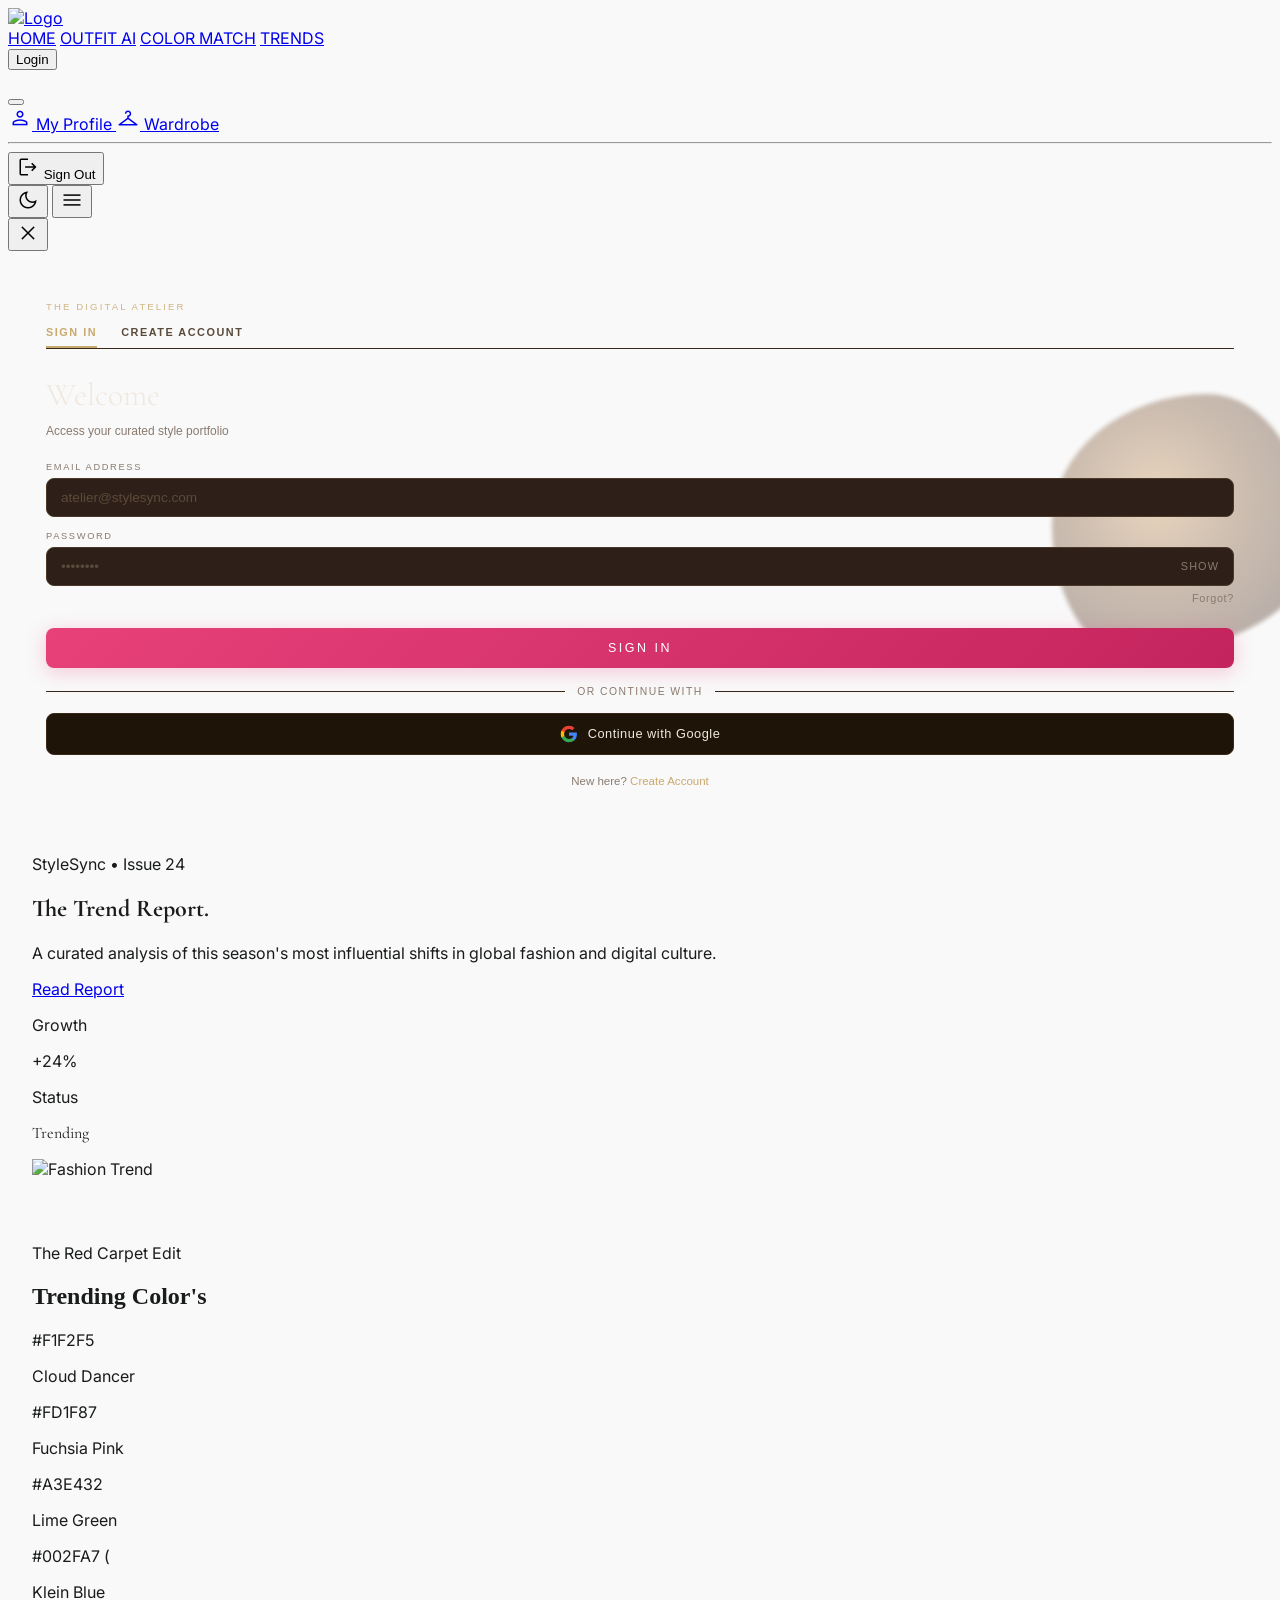
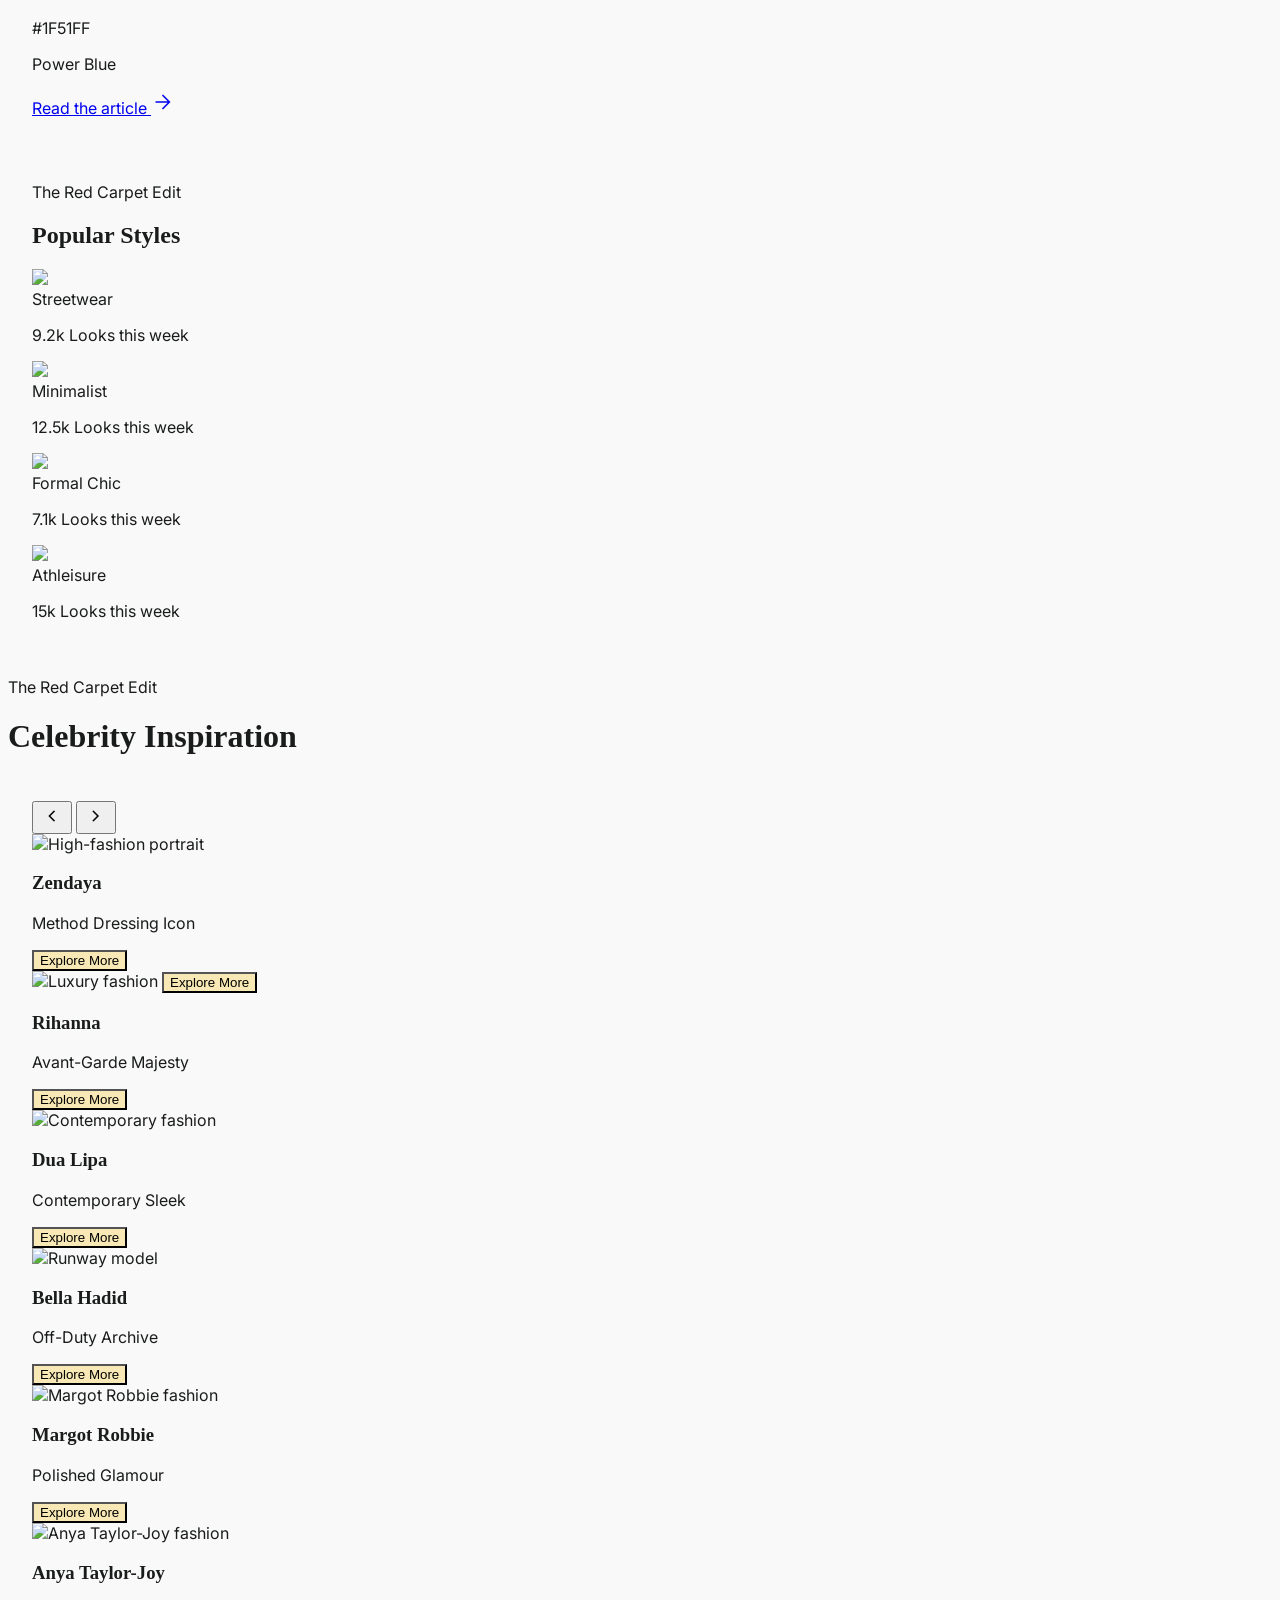
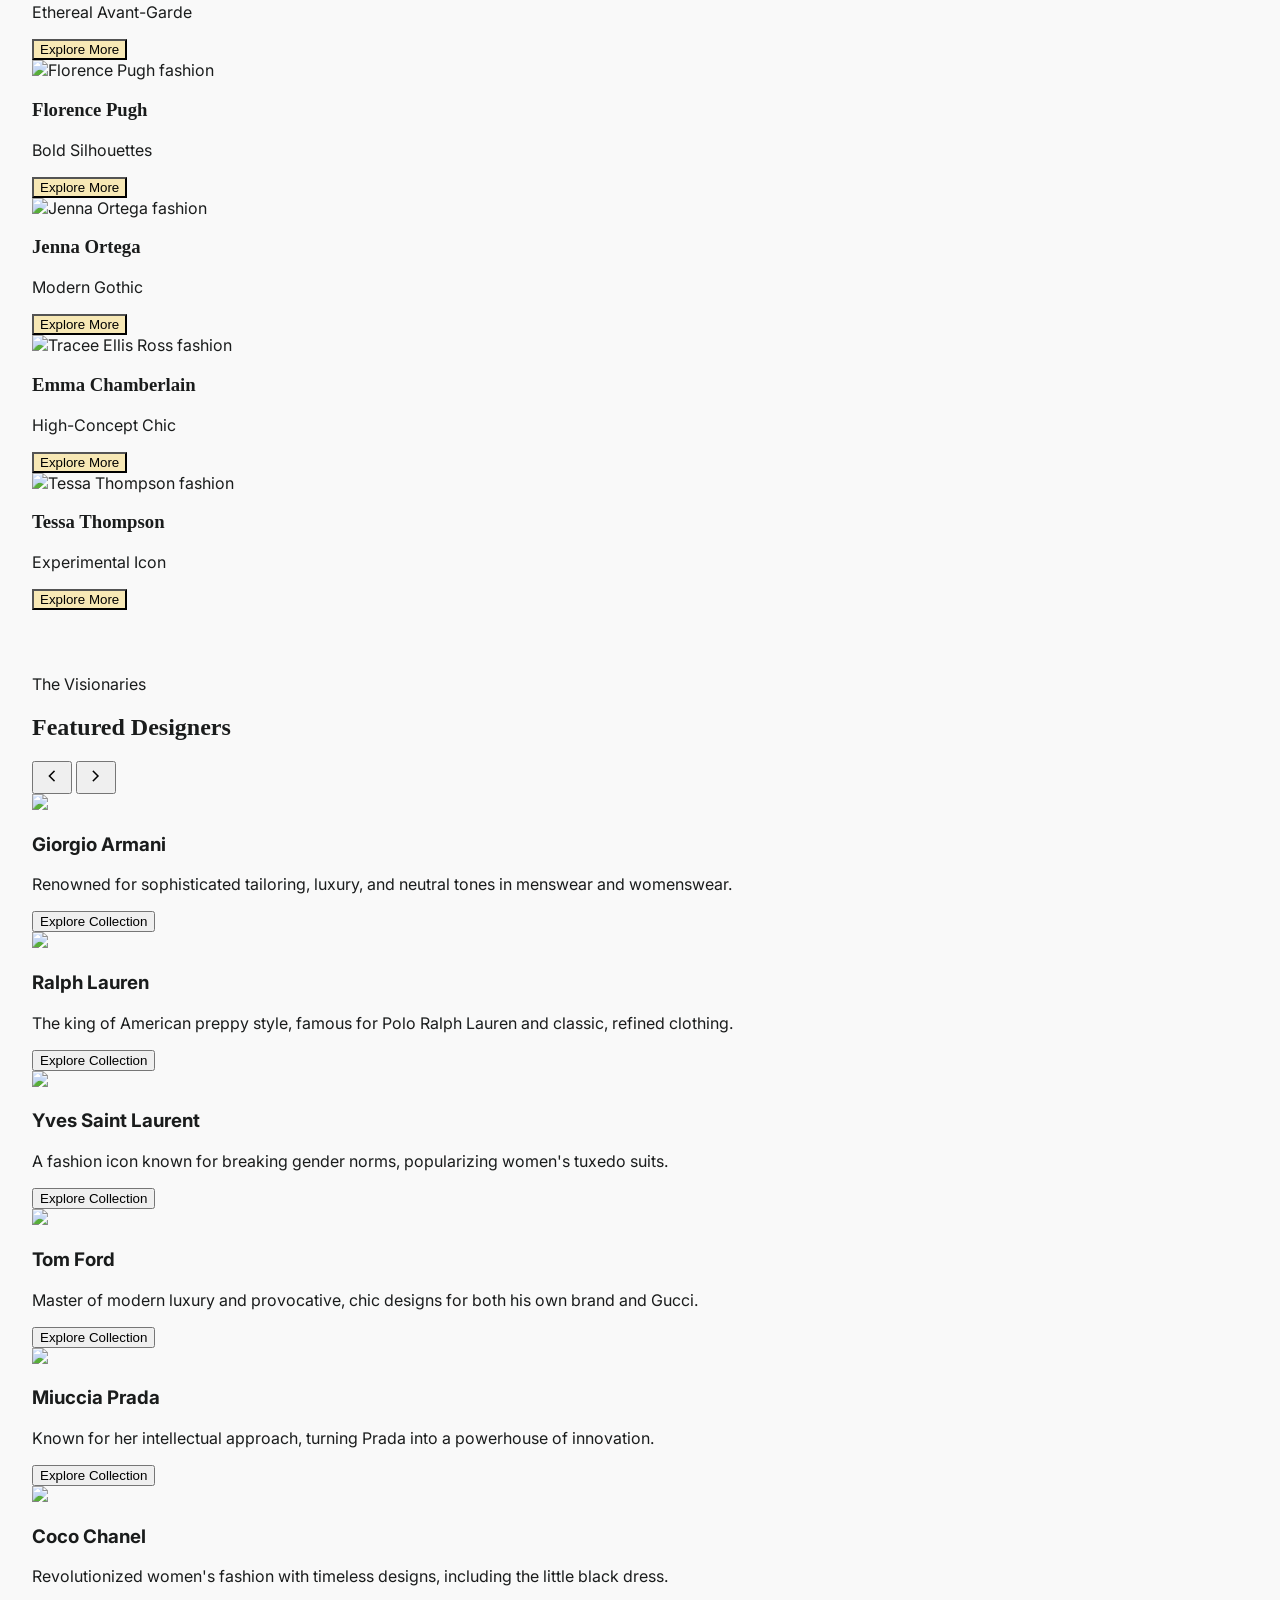
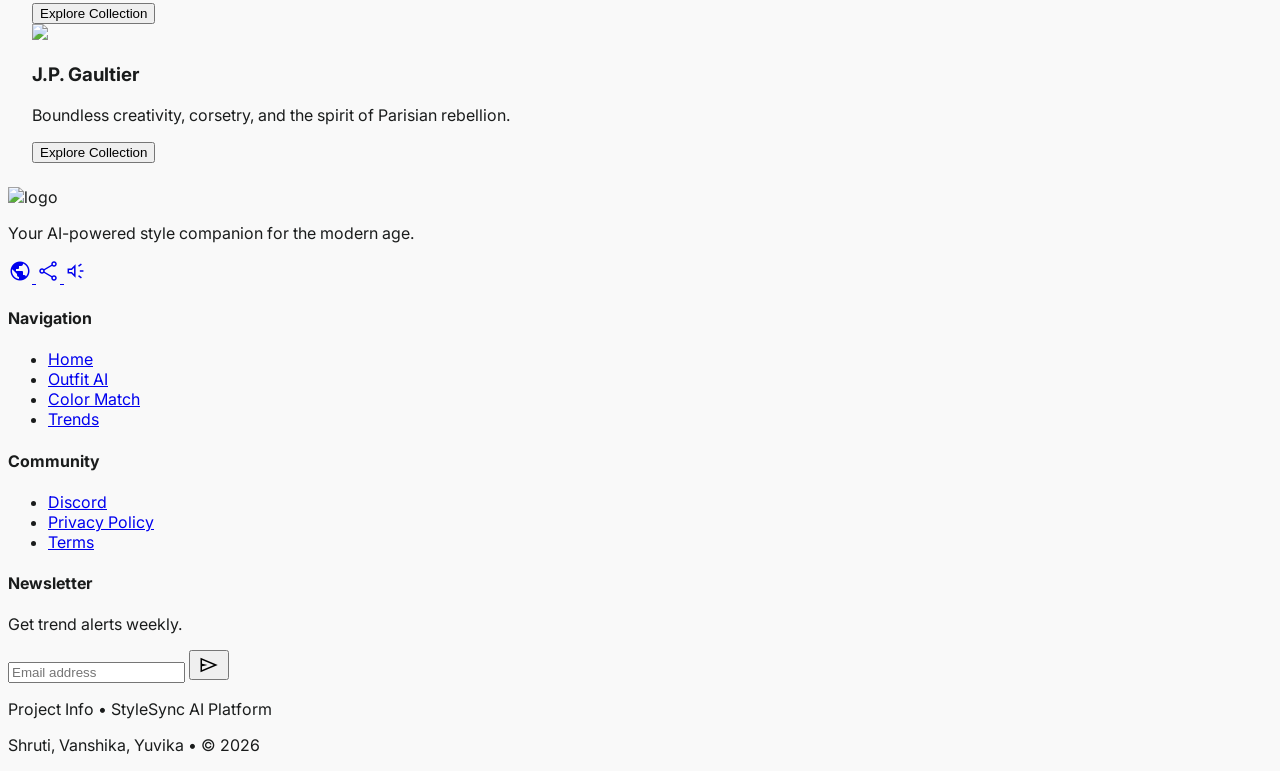
==== blog.html @ 33af54df "Add files via upload" ====
<!DOCTYPE html>
<!DOCTYPE html>

<html lang="en"><head>
<meta charset="utf-8"/>
<meta content="width=device-width, initial-scale=1.0" name="viewport"/>
<script src="https://cdn.tailwindcss.com?plugins=forms,container-queries"></script>
<link href="https://fonts.googleapis.com/css2?family=Inter:wght@400;500;600;700;800;900&amp;display=swap" rel="stylesheet"/>
<link href="https://fonts.googleapis.com/css2?family=Material+Symbols+Outlined:wght,FILL@100..700,0..1&amp;display=swap" rel="stylesheet"/>
<link href="https://fonts.googleapis.com/css2?family=Material+Symbols+Outlined:wght,FILL@100..700,0..1&amp;display=swap" rel="stylesheet"/>
<title>StyleSync - Your Digital Personal Stylist</title>
<link rel="icon" type="image/png" href="Home_images/logo.png">
<script src="https://cdn.tailwindcss.com?plugins=forms,container-queries"></script>
<link href="https://fonts.googleapis.com/css2?family=Inter:wght@300;400;500;600;700;800;900&amp;display=swap" rel="stylesheet"/>
<link href="https://fonts.googleapis.com/css2?family=Material+Symbols+Outlined:wght,FILL@100..700,0..1&amp;display=swap" rel="stylesheet"/>
<link href="https://fonts.googleapis.com/css2?family=Material+Symbols+Outlined:wght,FILL@100..700,0..1&amp;display=swap" rel="stylesheet"/>
<link rel="stylesheet" href="common.css">
<link rel="stylesheet" href="color.css">
<script id="tailwind-config">
        tailwind.config = {
            darkMode: "class",
            theme: {
                extend: {
                    colors: {
                        "primary": "#1f1f1f", // Charcoal
                        "accent": "#D4AF37", // Soft Gold
                        "background-light": "#FDFCF8", // Ivory
                        "background-dark": "#191919",
                        "brown": "#5D4037",
                        "second":"#E8B4B8"
                    },
                    fontFamily: {
                        "display": ["Inter", "sans-serif"]
                    },
                    borderRadius: {
                        "DEFAULT": "0.25rem",
                        "lg": "0.5rem",
                        "xl": "0.75rem",
                        "full": "9999px"
                    },
                },
            },
        }
        
    </script>
<style>
        body {
            font-family: 'Inter', sans-serif;
        }
        .gold-gradient {
            background: linear-gradient(135deg, #D4AF37 0%, #F1D37E 100%);
        }
        
        @keyframes upIn {
  from {
    opacity: 0;
    transform: translateY(-20px);
  }
  to {
    opacity: 1;            /* must be 1 */
    transform: translateY(0);
  }
}
 .material-symbols-outlined {
            font-variation-settings: 'FILL' 0, 'wght' 300, 'GRAD' 0, 'opsz' 24;
        }
        .text-shadow-subtle {
            text-shadow: 0 2px 4px rgba(0,0,0,0.05);
        }
        body {
            background-color: #f9f9f9;
            color: #1a1c1c;
        }
        .hide-scrollbar::-webkit-scrollbar {
            display: none;
        }
        .hide-scrollbar {
            -ms-overflow-style: none;
            scrollbar-width: none;
        }
        .designer-card {
            box-shadow: 0 10px 30px -10px rgba(0,0,0,0.05);
        }
        .hide-scrollbar::-webkit-scrollbar {
            display: none;
        }
        .hide-scrollbar {
            -ms-overflow-style: none;
            scrollbar-width: none;
        }
        .carousel-container {
            scroll-behavior: smooth;
            scroll-snap-type: x mandatory;
        }
        .carousel-item button {
        background-color: #f7e8b5;
        transition: all 0.5s ease-out;
        }

        .carousel-item button:hover {
        background-color: #dbcfb2;
        color: #584400;
        transform: translateY(-4px);
        letter-spacing: 0.25em;
        box-shadow: 0 10px 20px rgba(212, 175, 55, 0.3);
        }
        .carousel-item {
            scroll-snap-align: start;
            flex: 0 0 auto;
        }
        .font-headline { font-family: "Newsreader", serif; }
</style>
</head>
<body class="bg-background-light dark:bg-background-dark text-primary dark:text-slate-100 font-display">
<div class="relative flex h-auto min-h-screen w-full flex-col group/design-root overflow-x-hidden">
<div class="layout-container flex h-full grow flex-col">

<!-- ========== HEADER ========== -->
<header id="main-header" class="fixed top-0 inset-x-0 z-50 transition-all duration-300">
  <nav class="max-w-7xl mx-auto px-4 sm:px-6 lg:px-8 mt-4">
    <div id="nav-container" class="flex justify-between items-center py-3 px-6 rounded-full border border-white/10 shadow-lg bg-white/10 backdrop-blur-md transition-all duration-300">
      
      <a class="flex-none" href="index.html" aria-label="Style Sync">
        <img src="Home_images/logo.png" alt="Logo" class="w-6 h-10" />
      </a>

      <div class="flex items-center gap-8">
        <nav class="hidden md:flex items-center gap-8">
          <a class="text-primary/70 text-xs font-bold uppercase tracking-widest hover:text-accent hover:underline dark:text-white/60 transition-colors" href="index.html">HOME</a>
          <a class="text-primary/70 text-xs font-bold uppercase tracking-widest hover:text-accent hover:underline dark:text-white/60 transition-colors" href="Outfit.html">OUTFIT AI</a>
          <a class="text-primary/70 text-xs font-bold uppercase tracking-widest hover:text-accent hover:underline dark:text-white/60 transition-colors" href="color.html">COLOR MATCH</a>
          <a class="text-primary text-xs font-bold uppercase tracking-widest hover:text-accent hover:underline  dark:text-white transition-colors" href="#">TRENDS</a>
        </nav>

       <!-- ========== Login Button (shown when logged OUT) ========== -->
<button
  id="login-btn"
  onclick="openLogin()"
  class="bg-primary dark:bg-white text-white dark:text-primary px-5 py-2 rounded-full text-[10px] font-black uppercase tracking-widest ml-4">
  Login
</button>

<!-- ========== User Profile (shown when logged IN) ========== -->
<div id="user-profile"
  class="hidden items-center gap-3 pl-4 border-l border-white/10">
  <div class="text-right hidden sm:block">
    <p id="user-name"
      class="text-[9px] font-black uppercase tracking-tighter text-primary dark:text-white leading-none">
      <!-- filled by JS -->
    </p>
    <p id="user-role"
      class="text-[8px] font-bold text-accent uppercase tracking-widest">
      <!-- filled by JS -->
    </p>
  </div>

  <!-- Avatar + dropdown trigger -->
  <div class="relative">
    <button
      id="avatar-btn"
      onclick="toggleProfileMenu()"
      class="size-10 rounded-full border-2 border-accent overflow-hidden hover:scale-105 transition-transform bg-primary/20 flex items-center justify-center">
      <span id="avatar-initials"
        class="text-[11px] font-black text-white uppercase tracking-wider">
        <!-- filled by JS -->
      </span>
    </button>

    <!-- Dropdown -->
    <div id="profile-menu"
      class="hidden absolute right-0 top-12 w-44 bg-white dark:bg-stone-900 border border-stone-200 dark:border-stone-700 rounded-2xl shadow-xl overflow-hidden z-50">
      <a href="profile.html"
        class="flex items-center gap-2 px-4 py-3 text-[11px] font-semibold uppercase tracking-widest text-stone-700 dark:text-stone-200 hover:bg-stone-100 dark:hover:bg-stone-800 transition-colors">
        <span class="material-symbols-outlined text-[16px]">person</span>
        My Profile
      </a>
      <a href="wardrobe.html"
        class="flex items-center gap-2 px-4 py-3 text-[11px] font-semibold uppercase tracking-widest text-stone-700 dark:text-stone-200 hover:bg-stone-100 dark:hover:bg-stone-800 transition-colors">
        <span class="material-symbols-outlined text-[16px]">checkroom</span>
        Wardrobe
      </a>
      <hr class="border-stone-200 dark:border-stone-700">
      <button
        onclick="handleLogout()"
        class="w-full flex items-center gap-2 px-4 py-3 text-[11px] font-semibold uppercase tracking-widest text-red-500 hover:bg-red-50 dark:hover:bg-red-950/30 transition-colors">
        <span class="material-symbols-outlined text-[16px]">logout</span>
        Sign Out
      </button>
    </div>
  </div>
</div>

<!-- ========== Theme + Menu buttons ========== -->
<button id="theme-btn" type="button"
  class="flex justify-center items-center size-9 rounded-full hover:bg-white/10 transition-all">
  <span class="material-symbols-outlined text-primary dark:text-white">dark_mode</span>
</button>

<button type="button"
  class="md:hidden size-8 flex justify-center items-center text-white bg-brown rounded-lg">
  <span class="material-symbols-outlined">menu</span>
</button>

<!-- ========== Login / Register Modal ========== -->
<div id="login-modal" class="fixed inset-0 z-[100] hidden items-center justify-center">
  <div class="absolute inset-0 bg-black/60 backdrop-blur-md" onclick="closeLogin()"></div>
  <div class="relative w-full max-w-md bg-[#1a1208] mt-80 rounded-3xl overflow-hidden shadow-2xl border border-[#3a2818]" style="animation: authFadeUp 0.45s cubic-bezier(.22,1,.36,1) both;">

    <!-- Close -->
    <button onclick="closeLogin()" class="absolute top-4 right-4 z-10 size-8 flex items-center justify-center rounded-full bg-black/30 hover:bg-black/50 transition-colors text-white">
      <span class="material-symbols-outlined text-[18px]">close</span>
    </button>

    <!-- Decorative blob -->
    <div style="position:absolute;width:260px;height:260px;right:-40px;top:50%;transform:translateY(-50%);background:radial-gradient(ellipse at 40% 40%,#c9944e 0%,#7a4e2a 40%,#3a2010 80%,transparent 100%);border-radius:60% 40% 70% 30%/50% 60% 40% 50%;filter:blur(2px);opacity:0.35;animation:morphBlob 9s ease-in-out infinite alternate;pointer-events:none;z-index:0;"></div>

    <div style="position:relative;z-index:1;padding:40px 38px 32px;">

      <!-- Eyebrow + logo -->
      <p style="font-size:0.6rem;letter-spacing:0.22em;text-transform:uppercase;color:#c9a96e;font-family:'Jost',sans-serif;margin-bottom:6px;opacity:0.85;">The Digital Atelier</p>

      <!-- Tab switcher -->
      <div style="display:flex;gap:0;margin-bottom:28px;border-bottom:1px solid #3a2818;">
        <button id="auth-tab-login" onclick="switchAuthTab('login')" style="padding:8px 0;margin-right:24px;font-family:'Jost',sans-serif;font-size:0.68rem;font-weight:600;letter-spacing:0.14em;text-transform:uppercase;background:none;border:none;cursor:pointer;color:#c9a96e;border-bottom:2px solid #c9a96e;transition:all 0.2s;">Sign In</button>
        <button id="auth-tab-register" onclick="switchAuthTab('register')" style="padding:8px 0;font-family:'Jost',sans-serif;font-size:0.68rem;font-weight:600;letter-spacing:0.14em;text-transform:uppercase;background:none;border:none;cursor:pointer;color:#5a4a3a;border-bottom:2px solid transparent;transition:all 0.2s;">Create Account</button>
      </div>

      <!-- ── LOGIN PANEL ── -->
      <div id="auth-panel-login">
        <h2 style="font-family:'Cormorant Garamond',serif;font-size:2rem;font-weight:300;color:#f0e8df;line-height:1.1;margin-bottom:4px;">Welcome</h2>
        <p style="font-size:0.75rem;color:#8a7a6e;margin-bottom:24px;font-family:'Jost',sans-serif;">Access your curated style portfolio</p>

        <div style="margin-bottom:14px;">
          <label style="display:block;font-size:0.58rem;letter-spacing:0.18em;text-transform:uppercase;color:#8a7a6e;font-family:'Jost',sans-serif;margin-bottom:6px;">Email Address</label>
          <div class="auth-field-row" id="login-email-row">
            <input type="email" id="login-email" placeholder="atelier@stylesync.com" autocomplete="email" class="auth-input" />
          </div>
        </div>

        <div style="margin-bottom:6px;">
          <label style="display:block;font-size:0.58rem;letter-spacing:0.18em;text-transform:uppercase;color:#8a7a6e;font-family:'Jost',sans-serif;margin-bottom:6px;">Password</label>
          <div class="auth-field-row" id="login-pass-row">
            <input type="password" id="login-password" placeholder="••••••••" autocomplete="current-password" class="auth-input" />
            <button class="auth-toggle-pass" onclick="authTogglePass('login-password','login-toggle-btn')" id="login-toggle-btn">Show</button>
          </div>
          <a href="#" style="display:block;text-align:right;font-size:0.68rem;color:#8a7a6e;margin-top:6px;text-decoration:none;font-family:'Jost',sans-serif;letter-spacing:0.06em;" onclick="showAuthToast('Password reset link sent to your inbox.'); return false;">Forgot?</a>
        </div>

        <button onclick="handleSignIn()" class="auth-btn-primary" style="margin-top:18px;margin-bottom:18px;"><span>Sign In</span></button>

        <div class="auth-divider">or continue with</div>

        <button onclick="showAuthToast('Redirecting to Google…')" class="auth-btn-google">
          <svg width="18" height="18" viewBox="0 0 24 24"><path d="M22.56 12.25c0-.78-.07-1.53-.2-2.25H12v4.26h5.92c-.26 1.37-1.04 2.53-2.21 3.31v2.77h3.57c2.08-1.92 3.28-4.74 3.28-8.09z" fill="#4285F4"/><path d="M12 23c2.97 0 5.46-.98 7.28-2.66l-3.57-2.77c-.98.66-2.23 1.06-3.71 1.06-2.86 0-5.29-1.93-6.16-4.53H2.18v2.84C3.99 20.53 7.7 23 12 23z" fill="#34A853"/><path d="M5.84 14.09c-.22-.66-.35-1.36-.35-2.09s.13-1.43.35-2.09V7.07H2.18C1.43 8.55 1 10.22 1 12s.43 3.45 1.18 4.93l3.66-2.84z" fill="#FBBC05"/><path d="M12 5.38c1.62 0 3.06.56 4.21 1.64l3.15-3.15C17.45 2.09 14.97 1 12 1 7.7 1 3.99 3.47 2.18 7.07l3.66 2.84c.87-2.6 3.3-4.53 6.16-4.53z" fill="#EA4335"/></svg>
          Continue with Google
        </button>

        <p style="text-align:center;font-size:0.72rem;color:#8a7a6e;font-family:'Jost',sans-serif;">New here? <a href="#" onclick="switchAuthTab('register');return false;" style="color:#c9a96e;font-weight:500;text-decoration:none;">Create Account</a></p>
      </div>

      <!-- ── REGISTER PANEL ── -->
      <div id="auth-panel-register" style="display:none;">
        <h2 style="font-family:'Cormorant Garamond',serif;font-size:2rem;font-weight:300;color:#f0e8df;line-height:1.1;margin-bottom:4px;">The Atelier<br>awaits</h2>
        <p style="font-size:0.75rem;color:#8a7a6e;margin-bottom:24px;font-family:'Jost',sans-serif;">Enter your creative space</p>

        <div style="margin-bottom:14px;">
          <label style="display:block;font-size:0.58rem;letter-spacing:0.18em;text-transform:uppercase;color:#8a7a6e;font-family:'Jost',sans-serif;margin-bottom:6px;">Username</label>
          <div class="auth-field-row">
            <input type="text" id="reg-username" placeholder="Email or Username" autocomplete="username" class="auth-input" />
          </div>
        </div>

        <div style="margin-bottom:14px;">
          <label style="display:block;font-size:0.58rem;letter-spacing:0.18em;text-transform:uppercase;color:#8a7a6e;font-family:'Jost',sans-serif;margin-bottom:6px;">Password</label>
          <div class="auth-field-row">
            <input type="password" id="reg-password" placeholder="••••••••" autocomplete="new-password" class="auth-input" />
            <button class="auth-toggle-pass" onclick="authTogglePass('reg-password','reg-toggle-btn1')" id="reg-toggle-btn1">Show</button>
          </div>
        </div>

        <div style="margin-bottom:18px;">
          <label style="display:block;font-size:0.58rem;letter-spacing:0.18em;text-transform:uppercase;color:#8a7a6e;font-family:'Jost',sans-serif;margin-bottom:6px;">Confirm Password</label>
          <div class="auth-field-row">
            <input type="password" id="reg-confirm" placeholder="••••••••" autocomplete="new-password" class="auth-input" />
            <button class="auth-toggle-pass" onclick="authTogglePass('reg-confirm','reg-toggle-btn2')" id="reg-toggle-btn2">Show</button>
          </div>
        </div>

        <button onclick="handleRegister()" class="auth-btn-primary" style="margin-bottom:18px;"><span>Create Account</span></button>

        <div class="auth-divider">or continue with</div>

        <button onclick="showAuthToast('Redirecting to Google…')" class="auth-btn-google">
          <svg width="18" height="18" viewBox="0 0 24 24"><path d="M22.56 12.25c0-.78-.07-1.53-.2-2.25H12v4.26h5.92c-.26 1.37-1.04 2.53-2.21 3.31v2.77h3.57c2.08-1.92 3.28-4.74 3.28-8.09z" fill="#4285F4"/><path d="M12 23c2.97 0 5.46-.98 7.28-2.66l-3.57-2.77c-.98.66-2.23 1.06-3.71 1.06-2.86 0-5.29-1.93-6.16-4.53H2.18v2.84C3.99 20.53 7.7 23 12 23z" fill="#34A853"/><path d="M5.84 14.09c-.22-.66-.35-1.36-.35-2.09s.13-1.43.35-2.09V7.07H2.18C1.43 8.55 1 10.22 1 12s.43 3.45 1.18 4.93l3.66-2.84z" fill="#FBBC05"/><path d="M12 5.38c1.62 0 3.06.56 4.21 1.64l3.15-3.15C17.45 2.09 14.97 1 12 1 7.7 1 3.99 3.47 2.18 7.07l3.66 2.84c.87-2.6 3.3-4.53 6.16-4.53z" fill="#EA4335"/></svg>
          Google
        </button>

        <p style="text-align:center;font-size:0.72rem;color:#8a7a6e;font-family:'Jost',sans-serif;">Already in the collective? <a href="#" onclick="switchAuthTab('login');return false;" style="color:#c9a96e;font-weight:500;text-decoration:none;">Sign In</a></p>
      </div>

    </div><!-- /inner -->
  </div><!-- /modal card -->
</div>

<style>
@keyframes authFadeUp { from{opacity:0;transform:translateY(20px)} to{opacity:1;transform:translateY(0)} }
@keyframes morphBlob {
  0%   { border-radius: 60% 40% 70% 30% / 50% 60% 40% 50%; }
  33%  { border-radius: 40% 60% 30% 70% / 60% 40% 60% 40%; }
  66%  { border-radius: 70% 30% 50% 50% / 40% 70% 30% 60%; }
  100% { border-radius: 50% 50% 40% 60% / 55% 45% 65% 35%; }
}
.auth-field-row {
  display:flex; align-items:center;
  background:#2e2018; border:1px solid #4a3828; border-radius:8px;
  transition:border-color 0.2s, box-shadow 0.2s; overflow:hidden;
}
.auth-field-row:focus-within { border-color:#e8417a; box-shadow:0 0 0 3px #e8417a33; }
.auth-input {
  flex:1; background:transparent; border:none; outline:none;
  padding:11px 14px; font-size:0.85rem; color:#f0e8df;
  font-family:'Jost',sans-serif; font-weight:300;
}
.auth-input::placeholder { color:#5a4a3a; }
.auth-toggle-pass {
  padding:0 14px; background:transparent; border:none; cursor:pointer;
  color:#8a7a6e; font-size:0.68rem; letter-spacing:0.1em;
  text-transform:uppercase; font-family:'Jost',sans-serif; transition:color 0.2s;
}
.auth-toggle-pass:hover { color:#f0e8df; }
.auth-btn-primary {
  width:100%; padding:13px;
  background:linear-gradient(135deg,#e8417a 0%,#c4245d 100%);
  border:none; border-radius:8px; color:#fff;
  font-family:'Jost',sans-serif; font-size:0.78rem; font-weight:500;
  letter-spacing:0.2em; text-transform:uppercase; cursor:pointer;
  position:relative; overflow:hidden;
  transition:transform 0.15s, box-shadow 0.2s;
  box-shadow:0 4px 20px #e8417a44;
}
.auth-btn-primary:hover { transform:translateY(-1px); box-shadow:0 6px 28px #e8417a66; }
.auth-btn-primary:active { transform:translateY(1px); }
.auth-btn-primary span { position:relative; z-index:1; }
.auth-divider {
  display:flex; align-items:center; gap:12px; margin-bottom:16px;
  color:#8a7a6e; font-size:0.65rem; letter-spacing:0.14em;
  text-transform:uppercase; font-family:'Jost',sans-serif;
}
.auth-divider::before,.auth-divider::after { content:''; flex:1; height:1px; background:#3a2818; }
.auth-btn-google {
  width:100%; display:flex; align-items:center; justify-content:center; gap:10px;
  padding:11px; background:#1e1408; border:1px solid #3a2818; border-radius:8px;
  color:#f0e8df; font-family:'Jost',sans-serif; font-size:0.8rem; font-weight:400;
  letter-spacing:0.04em; cursor:pointer; margin-bottom:20px;
  transition:background 0.2s,border-color 0.2s,transform 0.15s;
}
.auth-btn-google:hover { background:#2a1c0e; border-color:#5a3e28; transform:translateY(-1px); }
#auth-toast {
  position:fixed; bottom:28px; left:50%;
  transform:translateX(-50%) translateY(80px);
  background:#1a1208; border:1px solid #e8417a; color:#f0e8df;
  padding:12px 24px; border-radius:8px; font-family:'Jost',sans-serif;
  font-size:0.8rem; letter-spacing:0.05em; z-index:200;
  transition:transform 0.4s cubic-bezier(.22,1,.36,1), opacity 0.4s;
  opacity:0; white-space:nowrap; pointer-events:none;
}
#auth-toast.show { transform:translateX(-50%) translateY(0); opacity:1; }
</style>
<div id="auth-toast"></div>
  </nav>
</header>

<!-- SECTION1 -->
<section class="relative w-full h-screen flex flex-col md:flex-row bg-white dark:bg-[#0f0f0f] transition-colors duration-500">
  <div class="w-full md:w-1/2 h-full flex flex-col justify-center px-8 md:px-20 lg:px-32 relative z-10">
    <div class="space-y-6">
      <!-- Tagline -->
      <div class="text-[10px] font-bold uppercase tracking-[0.4em] text-[#c9a84c]">
        StyleSync • Issue 24
      </div>

      <!-- Headline -->
      <h1 class="text-[58px] md:text-[6.5vw] lg:text-[88px] font-serif font-bold leading-[0.88] tracking-[-0.02em] text-black dark:text-white animate-upIn" 
    style="animation-delay: 550ms;">
  
  <span class="block font-serif font-light italic text-gray-400 dark:text-gray-400 text-[0.4em] mb-1">
    The
  </span>

  <span class="inline-block text-[#e0c47a] italic relative">
    Trend
    <span class="absolute bottom-[-6px] left-0 right-0 h-[2px] bg-gradient-to-r from-[#e0c47a] via-[#e0c47a] to-transparent animate-lineGrow origin-left"
          style="animation-delay: 1200ms;"></span>
  </span>

  <span class="block">
    Report<span class="text-[#e0c47a]">.</span>
  </span>
</h1>


      <!-- Body text -->
      <p class="max-w-md text-slate-500 dark:text-slate-400 text-lg font-light leading-relaxed">
        A curated analysis of this season's most influential shifts in global fashion and digital culture.
      </p>
    </div>

    <!-- CTA button -->
    <div class="flex flex-wrap pt-4">
      <a
        href="https://heuritech.com/fashion-trends-2026/" target="_blank"
        class="outfit flex min-w-[100px] cursor-pointer items-center justify-center rounded-xl h-14 px-6 bg-[#D4AF37] text-white text-base font-bold shadow-xl hover:translate-y-[-2px] transition-all"
      >
        <span class="truncate">Read Report</span>
      </a>
    </div>

    <!-- Stats strip -->
    <div class="absolute bottom-12 flex gap-12 border-t border-slate-100 dark:border-white/5 pt-8 w-2/3">
      <div>
        <p class="text-[9px] uppercase tracking-widest text-slate-400 mb-1">Growth</p>
        <p class="text-xl font-medium dark:text-white">+24%</p>
      </div>
      <div>
        <p class="text-[9px] uppercase tracking-widest text-slate-400 mb-1">Status</p>
        <p class="text-xl font-medium dark:text-white italic font-serif">Trending</p>
      </div>
    </div>
  </div>

  <!-- Image block -->
  <div class="w-full md:w-1/2 h-full relative">
    <img
      src="Home_images/Untitled-design-2.png"
      alt="Fashion Trend"
      class="w-full h-full object-cover"
    />
    <!-- Gradient overlay -->
    <div class="absolute inset-0 bg-gradient-to-r from-white dark:from-[#0f0f0f] to-transparent md:opacity-100 opacity-30"></div>
  </div>
</section>




<main class="max-w-[1280px] mx-auto w-full px-4 py-8 flex flex-col gap-12">

<!-- SECTION 2 -->
<section class="flex flex-col gap-6">
<header class="mb-10 text-center">
<p class="text-[10px] tracking-[0.3em] uppercase text-secondary font-semibold mb-4">The Red Carpet Edit</p>
<h1 class="text-5xl md:text-7xl font-headline italic font-light text-on-surface mb-6">Trending Color's</h1>
<div class="w-24 h-[1px] bg-outline-variant mx-auto opacity-40"></div>
</header>

<div class="grid grid-cols-2 md:grid-cols-5 gap-4">
<div class="flex flex-col gap-2">
<div class="aspect-square w-full rounded-xl bg-[#F1F2F5] flex items-end p-4 border border-primary/20">
<span class="text-[10px] font-bold text-slate-700">#F1F2F5</span>
</div>
<p class="text-sm font-bold">Cloud Dancer</p>
</div>
<div class="flex flex-col gap-2">
<div class="aspect-square w-full rounded-xl bg-[#FD1F87] flex items-end p-4 border border-primary/20">
<span class="text-[10px] font-bold text-slate-700">#FD1F87 </span>
</div>
<p class="text-sm font-bold">Fuchsia Pink</p>
</div>
<div class="flex flex-col gap-2">
<div class="aspect-square w-full rounded-xl bg-[#A3E432] flex items-end p-4 border border-primary/20">
<span class="text-[10px] font-bold text-slate-700">#A3E432</span>
</div>
<p class="text-sm font-bold">Lime Green</p>
</div>
<div class="flex flex-col gap-2">
<div class="aspect-square w-full rounded-xl bg-[#002FA7] flex items-end p-4 border border-primary/20">
<span class="text-[10px] font-bold text-slate-700">#002FA7 ( </span>
</div>
<p class="text-sm font-bold">Klein Blue</p>
</div>
<div class="flex flex-col gap-2">
<div class="aspect-square w-full rounded-xl bg-[#1F51FF] flex items-end p-4 border border-primary/20">
<span class="text-[10px] font-bold text-slate-700">#1F51FF</span>
</div>
<p class="text-sm font-bold">Power Blue</p>
</div>
</div>
<a class="text-primary text-sm font-bold flex items-center gap-1 hover:underline" href="https://www.vogue.in/content/10-colour-trends-setting-the-tone-in-2026">Read the article <span class="material-symbols-outlined text-sm">arrow_forward</span></a>
</section>

<!-- SECTION3 -->
<section class="flex flex-col gap-6">
<header class="mb-10 text-center">
<p class="text-[10px] tracking-[0.3em] uppercase text-secondary font-semibold mb-4">The Red Carpet Edit</p>
<h1 class="text-5xl md:text-7xl font-headline italic font-light text-on-surface mb-6">Popular Styles</h1>
<div class="w-24 h-[1px] bg-outline-variant mx-auto opacity-40"></div>
</header>
<div class="grid grid-cols-1 sm:grid-cols-2 lg:grid-cols-4 gap-6">
<div class="flex flex-col gap-3 group">
<div class="aspect-[3/4] rounded-xl bg-primary/20 overflow-hidden relative">
<img class="w-full h-full object-cover grayscale group-hover:grayscale-0 transition-all duration-500" data-alt="Streetwear style with baggy pants and oversized hoodie" src="https://lh3.googleusercontent.com/aida-public/[base64]"/>
<div class="absolute bottom-4 left-4">
<span class="bg-white/90 px-3 py-1 rounded-full text-xs font-black text-slate-900 tracking-wider uppercase">Streetwear</span>
</div>
</div>
<p class="text-slate-500 text-sm font-medium">9.2k Looks this week</p>
</div>
<div class="flex flex-col gap-3 group">
<div class="aspect-[3/4] rounded-xl bg-primary/20 overflow-hidden relative">
<img class="w-full h-full object-cover grayscale group-hover:grayscale-0 transition-all duration-500" data-alt="Minimalist fashion with neutral tones and clean lines" src="https://lh3.googleusercontent.com/aida-public/[base64]"/>
<div class="absolute bottom-4 left-4">
<span class="bg-white/90 px-3 py-1 rounded-full text-xs font-black text-slate-900 tracking-wider uppercase">Minimalist</span>
</div>
</div>
<p class="text-slate-500 text-sm font-medium">12.5k Looks this week</p>
</div>
<div class="flex flex-col gap-3 group">
<div class="aspect-[3/4] rounded-xl bg-primary/20 overflow-hidden relative">
<img class="w-full h-full object-cover grayscale group-hover:grayscale-0 transition-all duration-500" data-alt="Formal chic attire with a modern twist blazer and accessories" src="https://lh3.googleusercontent.com/aida-public/[base64]"/>
<div class="absolute bottom-4 left-4">
<span class="bg-white/90 px-3 py-1 rounded-full text-xs font-black text-slate-900 tracking-wider uppercase">Formal Chic</span>
</div>
</div>
<p class="text-slate-500 text-sm font-medium">7.1k Looks this week</p>
</div>
<div class="flex flex-col gap-3 group">
<div class="aspect-[3/4] rounded-xl bg-primary/20 overflow-hidden relative">
<img class="w-full h-full object-cover grayscale group-hover:grayscale-0 transition-all duration-500" data-alt="Athleisure wear with yoga pants and stylish sports top" src="https://lh3.googleusercontent.com/aida-public/[base64]"/>
<div class="absolute bottom-4 left-4">
<span class="bg-white/90 px-3 py-1 rounded-full text-xs font-black text-slate-900 tracking-wider uppercase">Athleisure</span>
</div>
</div>
<p class="text-slate-500 text-sm font-medium">15k Looks this week</p>
</div>
</div>


<!-- SECTION 4 -->
</section>
<header class="mb-10 text-center">
<p class="text-[10px] tracking-[0.3em] uppercase text-secondary font-semibold mb-4">The Red Carpet Edit</p>
<h1 class="text-5xl md:text-7xl font-headline italic font-light text-on-surface mb-6">Celebrity Inspiration</h1>
<div class="w-24 h-[1px] bg-outline-variant mx-auto opacity-40"></div>
</header>
<!-- Gallery Enclosure with Carousel -->
<section class="bg-surface-container-lowest  p-8 md:p-16 relative group ring-2 ring-offset-4 ring-transparent" >
<!-- Navigation Arrows -->
<button class="absolute left-4 md:left-8 top-1/2 -translate-y-1/2 z-10 w-12 h-12 flex items-center justify-center bg-white/90 dark:bg-black/80  border-outline-variant/30 border border-outline-variant/30 hover:bg-white transition-all opacity-0 group-hover:opacity-100 shadow-sm" onclick="document.getElementById('carousel').scrollBy({left: -320, behavior: 'smooth'})">
<span class="material-symbols-outlined">chevron_left</span>
</button>
<button class="absolute right-4 md:right-8 top-1/2 -translate-y-1/2 z-10 w-12 h-12 flex items-center justify-center bg-white/90 border  dark:bg-black/80  border-outline-variant/30 hover:bg-white transition-all opacity-0 group-hover:opacity-100 shadow-sm" onclick="document.getElementById('carousel').scrollBy({left: 320, behavior: 'smooth'})">
<span class="material-symbols-outlined">chevron_right</span>
</button>
<!-- Scrollable Content -->
<div class="flex overflow-x-auto hide-scrollbar carousel-container gap-x-8 pb-4" id="carousel">
<!-- Card 1: Zendaya -->
<div class="carousel-item w-[300px]">
<div class="aspect-[3/4] overflow-hidden bg-surface-container mb-6 relative">
<img alt="High-fashion portrait" class="w-full h-full object-cover grayscale-[30%] hover:grayscale-0 transition-all duration-700" src="https://www.instyle.com/thmb/aUMpj4BoRQOKI2J7vAelXQC0F1g=/750x0/filters:no_upscale():max_bytes(150000):strip_icc():format(webp)/Zendaya-Hotel-Roma-GettyImages-1497018141-3c4a6ecb43ba4a12be6e0f78b10b3003.jpeg"/>
<div class="absolute inset-0 bg-black/5 pointer-events-none"></div>
</div>
<div class="text-center px-2">
<h3 class="font-headline text-2xl mb-2">Zendaya</h3>
<p class="text-[15px] tracking-widest uppercase text-primary mb-4 dark:text-white">Method Dressing Icon</p>
<button onclick="window.open('https://www.instyle.com/zendaya-outfits-7971706', '_blank');" 
    class="w-full py-3 text-[15px] tracking-[0.2em] font-bold uppercase 
           bg-secondary text-on-secondary border border-secondary
           transition-all duration-500
           hover:bg-transparent hover:text-secondary dark:text-black">
    Explore More
</button>
</div>
</div>

<!-- Card 2: Rihanna -->
<div class="carousel-item w-[300px]">
<div class="aspect-[3/4] overflow-hidden bg-surface-container mb-6 relative">
<img alt="Luxury fashion" class="w-full h-full object-cover grayscale-[30%] hover:grayscale-0 transition-all duration-700" src="https://assets.vogue.com/photos/6187f39056f3c900b54c9223/master/w_2048%2Cc_limit/GettyImages-1032947556.jpg"/>
<button onclick="window.open('https://www.instyle.com/zendaya-outfits-7971706', '_blank');" 
    class="w-full py-3 text-[15px] tracking-[0.2em] font-bold uppercase 
           bg-secondary text-on-secondary border border-secondary
           transition-all duration-500
           hover:bg-transparent hover:text-secondary">
    Explore More
</button>
<div class="absolute inset-0 bg-black/5 pointer-events-none"></div>
</div>
<div class="text-center px-2">
<h3 class="font-headline text-2xl mb-2">Rihanna</h3>
<p class="text-[15px] tracking-widest uppercase text-primary mb-4 dark:text-white">Avant-Garde Majesty</p>
<button onclick="window.open('https://www.vogue.com/slideshow/rihanna-style-statement-looks', '_blank');" 
    class="w-full py-3 text-[15px] tracking-[0.2em] font-bold uppercase 
           bg-secondary text-on-secondary border border-secondary
           transition-all duration-500
           hover:bg-transparent hover:text-secondary dark:text-black">
    Explore More
</button>
</div>
</div>

<!-- Card 3: Dua Lipa -->
<div class="carousel-item w-[300px]">
<div class="aspect-[3/4] overflow-hidden bg-surface-container mb-6 relative">
<img alt="Contemporary fashion" class="w-full h-full object-cover grayscale-[30%] hover:grayscale-0 transition-all duration-700" src="https://graziamagazine.com/wp-content/uploads/2019/11/GettyImages-1189826251.jpg"/>
<div class="absolute inset-0 bg-black/5 pointer-events-none"></div>
</div>
<div class="text-center px-2">
<h3 class="font-headline text-2xl mb-2">Dua Lipa</h3>
<p class="text-[15px] tracking-widest uppercase text-primary mb-4 dark:text-white">Contemporary Sleek</p>
<button onclick="window.open('https://graziamagazine.com/articles/dua-lipa-fashion-style-evolution/', '_blank');" 
    class="w-full py-3 text-[15px] tracking-[0.2em] font-bold uppercase 
           bg-secondary text-on-secondary border border-secondary
           transition-all duration-500
           hover:bg-transparent hover:text-secondary dark:text-black">
    Explore More
</button>
</div>
</div>
<!-- Card 6: Bella Hadid -->
<div class="carousel-item w-[300px]">
<div class="aspect-[3/4] overflow-hidden bg-surface-container mb-6 relative">
<img alt="Runway model" class="w-full h-full object-cover grayscale-[30%] hover:grayscale-0 transition-all duration-700" src="https://graziamagazine.com/wp-content/uploads/2018/09/GettyImages-1029993924.jpg"/>
<div class="absolute inset-0 bg-black/5 pointer-events-none"></div>
</div>
<div class="text-center px-2">
<h3 class="font-headline text-2xl mb-2">Bella Hadid</h3>
<p class="text-[15px] tracking-widest uppercase text-primary mb-4 dark:text-white">Off-Duty Archive</p>
<button onclick="window.open('https://graziamagazine.com/me/articles/bella-hadid-fashion-style-evolution/', '_blank');" 
    class="w-full py-3 text-[15px] tracking-[0.2em] font-bold uppercase 
           bg-secondary text-on-secondary border border-secondary
           transition-all duration-500
           hover:bg-transparent hover:text-secondary dark:text-black">
    Explore More
</button>
</div>
</div>
<!-- New Card 7: Margot Robbie -->
<div class="carousel-item w-[300px]">
<div class="aspect-[3/4] overflow-hidden bg-surface-container mb-6 relative">
<img alt="Margot Robbie fashion" class="w-full h-full object-cover grayscale-[30%] hover:grayscale-0 transition-all duration-700" src="https://hips.hearstapps.com/hmg-prod/images/margot-robbie-attends-warner-bros-pictures-and-mrc-presents-news-photo-1770316487.pjpeg?crop=1.00xw:0.915xh;0,0.0636xh"/>
<div class="absolute inset-0 bg-black/5 pointer-events-none"></div>
</div>
<div class="text-center px-2">
<h3 class="font-headline text-2xl mb-2">Margot Robbie</h3>
<p class="text-[15px] tracking-widest uppercase text-primary mb-4 dark:text-white">Polished Glamour</p>
<button onclick="window.open('https://www.harpersbazaar.com/celebrity/sports-athletes/g70257847/margot-robbie-wuthering-heights-press-tour-fashion-photos/', '_blank');" 
    class="w-full py-3 text-[15px] tracking-[0.2em] font-bold uppercase 
           bg-secondary text-on-secondary border border-secondary
           transition-all duration-500
           hover:bg-transparent hover:text-secondary dark:text-black">
    Explore More
</button>
</div>
</div>
<!-- New Card 8: Anya Taylor-Joy -->
<div class="carousel-item w-[300px]">
<div class="aspect-[3/4] overflow-hidden bg-surface-container mb-6 relative">
<img alt="Anya Taylor-Joy fashion" class="w-full h-full object-cover grayscale-[30%] hover:grayscale-0 transition-all duration-700" src="https://hips.hearstapps.com/hmg-prod/images/anya-taylor-joy-cannes-2024-6645dc14a53cd.jpg?crop=1xw:1xh;center,top"/>
<div class="absolute inset-0 bg-black/5 pointer-events-none"></div>
</div>
<div class="text-center px-2">
<h3 class="font-headline text-2xl mb-2">Anya Taylor-Joy</h3>
<p class="text-[15px] tracking-widest uppercase text-primary mb-4 dark:text-white">Ethereal Avant-Garde</p>
<button onclick="window.open('https://www.elle.com/uk/fashion/celebrity-style/g36002544/anya-taylor-joy-style/', '_blank');" 
    class="w-full py-3 text-[15px] tracking-[0.2em] font-bold uppercase 
           bg-secondary text-on-secondary border border-secondary
           transition-all duration-500
           hover:bg-transparent hover:text-secondary dark:text-black">
    Explore More
</button>
</div>
</div>

<!-- New Card 10: Florence Pugh -->
<div class="carousel-item w-[300px]">
<div class="aspect-[3/4] overflow-hidden bg-surface-container mb-6 relative">
<img alt="Florence Pugh fashion" class="w-full h-full object-cover grayscale-[30%] hover:grayscale-0 transition-all duration-700" src="https://www.copenhagenfashionsummit.com/wp-content/uploads/2025/12/Academy-Awards-Silver-Del-Core-Gown-March-2024-737x1024.png.webp"/>
<div class="absolute inset-0 bg-black/5 pointer-events-none"></div>
</div>
<div class="text-center px-2">
<h3 class="font-headline text-2xl mb-2">Florence Pugh</h3>
<p class="text-[15px] tracking-widest uppercase text-primary mb-4 dark:text-white">Bold Silhouettes</p>
<button onclick="window.open('https://www.copenhagenfashionsummit.com/florence-pughs-boldest-fashion-moments/', '_blank');" 
    class="w-full py-3 text-[15px] tracking-[0.2em] font-bold uppercase 
           bg-secondary text-on-secondary border border-secondary
           transition-all duration-500
           hover:bg-transparent hover:text-secondary dark:text-black">
    Explore More
</button>
</div>
</div>

<!-- New Card 12: Jenna Ortega -->
<div class="carousel-item w-[300px]">
<div class="aspect-[3/4] overflow-hidden bg-surface-container mb-6 relative">
<img alt="Jenna Ortega fashion" class="w-full h-full object-cover grayscale-[30%] hover:grayscale-0 transition-all duration-700" src="https://graziamagazine.com/wp-content/uploads/2025/06/GettyImages-1471817519-scaled.jpg"/>
<div class="absolute inset-0 bg-black/5 pointer-events-none"></div>
</div>
<div class="text-center px-2">
<h3 class="font-headline text-2xl mb-2">Jenna Ortega</h3>
<p class="text-[15px] tracking-widest uppercase text-primary mb-4 dark:text-white">Modern Gothic</p>
<button onclick="window.open('https://graziamagazine.com/articles/jenna-ortega-style-evolution/', '_blank');" 
    class="w-full py-3 text-[15px] tracking-[0.2em] font-bold uppercase 
           bg-secondary text-on-secondary border border-secondary
           transition-all duration-500
           hover:bg-transparent hover:text-secondary dark:text-black">
    Explore More
</button>
</div>
</div>

<!-- New Card 14: Emma Chamberlain -->
<div class="carousel-item w-[300px]">
<div class="aspect-[3/4] overflow-hidden bg-surface-container mb-6 relative">
<img alt="Tracee Ellis Ross fashion" class="w-full h-full object-cover grayscale-[30%] hover:grayscale-0 transition-all duration-700" src="https://wwd.com/wp-content/uploads/2025/04/emma-chamberlain-photosh.jpg?w=800"/>
<div class="absolute inset-0 bg-black/5 pointer-events-none"></div>
</div>
<div class="text-center px-2">
<h3 class="font-headline text-2xl mb-2">Emma Chamberlain</h3>
<p class="text-[15px] tracking-widest uppercase text-primary mb-4 dark:text-white">High-Concept Chic</p>
<button onclick="window.open('https://wwd.com/fashion-news/fashion-scoops/gallery/emma-chamberlain-style-photos-1237108910/the-2022-met-gala-celebrating-in-america-an-anthology-of-fashion-arrivals-153/', '_blank');" 
    class="w-full py-3 text-[15px] tracking-[0.2em] font-bold uppercase 
           bg-secondary text-on-secondary border border-secondary
           transition-all duration-500
           hover:bg-transparent hover:text-secondary dark:text-black">
    Explore More
</button>
</div>
</div>

<!-- New Card 16: Tessa Thompson -->
<div class="carousel-item w-[300px]">
<div class="aspect-[3/4] overflow-hidden bg-surface-container mb-6 relative">
<img alt="Tessa Thompson fashion" class="w-full h-full object-cover grayscale-[30%] hover:grayscale-0 transition-all duration-700" src="https://media1.popsugar-assets.com/files/thumbor/VMVZ66Yuo1lmMU4-sJh9HE-bHAw=/fit-in/1584x2222/filters:format_auto():upscale()/2022/08/02/855/n/1922564/9feedf786f3582f3_GettyImages-1388225534.jpg"/>
<div class="absolute inset-0 bg-black/5 pointer-events-none"></div>
</div>
<div class="text-center px-2">
<h3 class="font-headline text-2xl mb-2">Tessa Thompson</h3>
<p class="text-[15px] tracking-widest uppercase text-primary  dark:text-white mb-4">Experimental Icon</p>
<button onclick="window.open('https://www.popsugar.com/fashion/tessa-thompson-style-48016247', '_blank');" 
    class="w-full py-3 text-[15px] tracking-[0.2em] font-bold uppercase 
           bg-secondary text-on-secondary border border-secondary
           transition-all duration-500
           hover:bg-transparent hover:text-secondary dark:text-black">
    Explore More
</button>
</div>
</div>
</div>
</section>


<!-- SECTION 5 -->
<!-- Featured Designer Carousel -->
<section class="relative w-full py-24 bg-white dark:bg-[#191919] overflow-hidden">
    <header class="mb-10 text-center">
<p class="text-[10px] tracking-[0.3em] uppercase text-secondary font-semibold mb-4">The Visionaries</p>
<h1 class="text-5xl md:text-7xl font-headline italic font-light text-on-surface mb-6">Featured Designers</h1>
<div class="w-24 h-[1px] bg-outline-variant mx-auto opacity-40"></div>
</header>
    

    <div class="relative group">
        <button class="absolute left-4 top-1/2 -translate-y-1/2 z-30 w-12 h-12 rounded-full bg-white/90 dark:bg-black/80 border border-slate-200 dark:border-white/10 flex items-center justify-center shadow-xl opacity-0 group-hover:opacity-100 transition-opacity" 
                onclick="document.getElementById('carousel-container').scrollBy({left: -400, behavior: 'smooth'})">
            <span class="material-symbols-outlined">chevron_left</span>
        </button>
        
        <button class="absolute right-4 top-1/2 -translate-y-1/2 z-30 w-12 h-12 rounded-full bg-white/90 dark:bg-black/80 border border-slate-200 dark:border-white/10 flex items-center justify-center shadow-xl opacity-0 group-hover:opacity-100 transition-opacity" 
                onclick="document.getElementById('carousel-container').scrollBy({left: 400, behavior: 'smooth'})">
            <span class="material-symbols-outlined">chevron_right</span>
        </button>

        <div class="flex flex-nowrap gap-8 overflow-x-auto hide-scrollbar snap-x snap-mandatory scroll-smooth px-8 md:px-[10%]" id="carousel-container">
            
            <div class="flex-none w-[300px] md:w-[380px] shrink-0 snap-center">
                <div class="bg-white dark:bg-[#111] border border-stone-100 dark:border-white/5 rounded-[2rem] p-6 hover:shadow-2xl transition-all duration-500 flex flex-col h-full">
                    <div class="aspect-[4/5] overflow-hidden rounded-2xl mb-6 bg-stone-50">
                        <img src="https://www.luxurytribune.com/_next/image?url=https%3A%2F%2Fcontent.luxurytribune.com%2Fapp%2Fuploads%2F2024%2F10%2Fshutterstock_660911455-1.jpg&w=750&q=90" class="w-full h-full object-cover rounded-lg">
                    </div>
                    <div class="text-center flex-grow mb-6">
                        <h3 class="font-bold text-lg tracking-wider uppercase dark:text-white">Giorgio Armani</h3>
                        <p class="text-secondary text-xs leading-relaxed mt-2 dark:text-stone-400">Renowned for sophisticated tailoring, luxury, and neutral tones in menswear and womenswear.</p>
                    </div>
                    <button onclick="window.open('https://www.armani.com/', '_blank');" class="w-full py-3 border border-stone-200 dark:border-white/10 rounded-lg text-[10px] tracking-[0.2em] uppercase hover:bg-stone-900 hover:text-white dark:hover:bg-[#e0c47a] dark:hover:text-black transition-all">Explore Collection</button>
                </div>
            </div>

            <div class="flex-none w-[300px] md:w-[380px] shrink-0 snap-center">
                <div class="bg-white dark:bg-[#111] border border-stone-100 dark:border-white/5 rounded-[2rem] p-6 hover:shadow-2xl transition-all duration-500 flex flex-col h-full">
                    <div class="aspect-[4/5] overflow-hidden rounded-2xl mb-6 bg-stone-50">
                        <img src="https://cfda.com/wp-content/uploads/2016/09/Ralph-Lauren-Headshot_0.jpg" class="w-full h-full object-cover rounded-lg">
                    </div>
                    <div class="text-center flex-grow mb-6">
                        <h3 class="font-bold text-lg tracking-wider uppercase dark:text-white">Ralph Lauren</h3>
                        <p class="text-secondary text-xs leading-relaxed mt-2 dark:text-stone-400">The king of American preppy style, famous for Polo Ralph Lauren and classic, refined clothing.</p>
                    </div>
                    <button onclick="window.open('https://www.ralphlauren.global/', '_blank');" class="w-full py-3 border border-stone-200 dark:border-white/10 rounded-lg text-[10px] tracking-[0.2em] uppercase hover:bg-stone-900 hover:text-white dark:hover:bg-[#e0c47a] dark:hover:text-black transition-all">Explore Collection</button>
                </div>
            </div>

            <div class="flex-none w-[300px] md:w-[380px] shrink-0 snap-center">
                <div class="bg-white dark:bg-[#111] border border-stone-100 dark:border-white/5 rounded-[2rem] p-6 hover:shadow-2xl transition-all duration-500 flex flex-col h-full">
                    <div class="aspect-[4/5] overflow-hidden rounded-2xl mb-6 bg-stone-50">
                        <img src="https://i.pinimg.com/736x/e9/f1/6a/e9f16a1f5e8d49ad77e82de29e9ed43b.jpg" class="w-full h-full object-cover rounded-lg">
                    </div>
                    <div class="text-center flex-grow mb-6">
                        <h3 class="font-bold text-lg tracking-wider uppercase dark:text-white">Yves Saint Laurent</h3>
                        <p class="text-secondary text-xs leading-relaxed mt-2 dark:text-stone-400">A fashion icon known for breaking gender norms, popularizing women's tuxedo suits.</p>
                    </div>
                    <button onclick="window.open('https://www.ysl.com/', '_blank');" class="w-full py-3 border border-stone-200 dark:border-white/10 rounded-lg text-[10px] tracking-[0.2em] uppercase hover:bg-stone-900 hover:text-white dark:hover:bg-[#e0c47a] dark:hover:text-black transition-all">Explore Collection</button>
                </div>
            </div>

            <div class="flex-none w-[300px] md:w-[380px] shrink-0 snap-center">
                <div class="bg-white dark:bg-[#111] border border-stone-100 dark:border-white/5 rounded-[2rem] p-6 hover:shadow-2xl transition-all duration-500 flex flex-col h-full">
                    <div class="aspect-[4/5] overflow-hidden rounded-2xl mb-6 bg-stone-50">
                        <img src="https://www.sleek-mag.com/wp-content/uploads/2016/08/TomFord-1.jpg" class="w-full h-full object-cover rounded-lg">
                    </div>
                    <div class="text-center flex-grow mb-6">
                        <h3 class="font-bold text-lg tracking-wider uppercase dark:text-white">Tom Ford</h3>
                        <p class="text-secondary text-xs leading-relaxed mt-2 dark:text-stone-400">Master of modern luxury and provocative, chic designs for both his own brand and Gucci.</p>
                    </div>
                    <button onclick="window.open('https://www.tomfordfashion.com/', '_blank');" class="w-full py-3 border border-stone-200 dark:border-white/10 rounded-lg text-[10px] tracking-[0.2em] uppercase hover:bg-stone-900 hover:text-white dark:hover:bg-[#e0c47a] dark:hover:text-black transition-all">Explore Collection</button>
                </div>
            </div>

            <div class="flex-none w-[300px] md:w-[380px] shrink-0 snap-center">
                <div class="bg-white dark:bg-[#111] border border-stone-100 dark:border-white/5 rounded-[2rem] p-6 hover:shadow-2xl transition-all duration-500 flex flex-col h-full">
                    <div class="aspect-[4/5] overflow-hidden rounded-2xl mb-6 bg-stone-50">
                        <img src="https://thehula.com/cdn/shop/articles/300x300-px-miuccia-article-wordpress-cover_e9ddcffa-6bbc-4a7b-bd3f-e47fc8a6450a_300x.jpg?v=1672897592" class="w-full h-full object-cover rounded-lg">
                    </div>
                    <div class="text-center flex-grow mb-6">
                        <h3 class="font-bold text-lg tracking-wider uppercase dark:text-white">Miuccia Prada</h3>
                        <p class="text-secondary text-xs leading-relaxed mt-2 dark:text-stone-400">Known for her intellectual approach, turning Prada into a powerhouse of innovation.</p>
                    </div>
                    <button onclick="window.open('https://www.prada.com/', '_blank');" class="w-full py-3 border border-stone-200 dark:border-white/10 rounded-lg text-[10px] tracking-[0.2em] uppercase hover:bg-stone-900 hover:text-white dark:hover:bg-[#e0c47a] dark:hover:text-black transition-all">Explore Collection</button>
                </div>
            </div>

            <div class="flex-none w-[300px] md:w-[380px] shrink-0 snap-center">
                <div class="bg-white dark:bg-[#111] border border-stone-100 dark:border-white/5 rounded-[2rem] p-6 hover:shadow-2xl transition-all duration-500 flex flex-col h-full">
                    <div class="aspect-[4/5] overflow-hidden rounded-2xl mb-6 bg-stone-50">
                        <img src="https://i.pinimg.com/736x/b4/f1/98/b4f19859b77935a27c0fb9d0ed97216c.jpg" class="w-full h-full object-cover rounded-lg">
                    </div>
                    <div class="text-center flex-grow mb-6">
                        <h3 class="font-bold text-lg tracking-wider uppercase dark:text-white">Coco Chanel</h3>
                        <p class="text-secondary text-xs leading-relaxed mt-2 dark:text-stone-400">Revolutionized women's fashion with timeless designs, including the little black dress.</p>
                    </div>
                    <button onclick="window.open('https://www.chanel.com/', '_blank');" class="w-full py-3 border border-stone-200 dark:border-white/10 rounded-lg text-[10px] tracking-[0.2em] uppercase hover:bg-stone-900 hover:text-white dark:hover:bg-[#e0c47a] dark:hover:text-black transition-all">Explore Collection</button>
                </div>
            </div>

            <div class="flex-none w-[300px] md:w-[380px] shrink-0 snap-center">
                <div class="bg-white dark:bg-[#111] border border-stone-100 dark:border-white/5 rounded-[2rem] p-6 hover:shadow-2xl transition-all duration-500 flex flex-col h-full">
                    <div class="aspect-[4/5] overflow-hidden rounded-2xl mb-6 bg-stone-50">
                        <img src="http://www.eurochannel.com/images/stories/Gaultier_1.jpg" class="w-full h-full object-cover rounded-lg">
                    </div>
                    <div class="text-center flex-grow mb-6">
                        <h3 class="font-bold text-lg tracking-wider uppercase dark:text-white">J.P. Gaultier</h3>
                        <p class="text-secondary text-xs leading-relaxed mt-2 dark:text-stone-400">Boundless creativity, corsetry, and the spirit of Parisian rebellion.</p>
                    </div>
                    <button onclick="window.open('https://www.jeanpaulgaultier.com/', '_blank');" class="w-full py-3 border border-stone-200 dark:border-white/10 rounded-lg text-[10px] tracking-[0.2em] uppercase hover:bg-stone-900 hover:text-white dark:hover:bg-[#e0c47a] dark:hover:text-black transition-all">Explore Collection</button>
                </div>
            </div>

        </div>
    </div>
</section>

<style>
/* Hide scrollbar for Chrome, Safari and Opera */
.hide-scrollbar::-webkit-scrollbar {
    display: none;
}
/* Hide scrollbar for IE, Edge and Firefox */
.hide-scrollbar {
    -ms-overflow-style: none;  /* IE and Edge */
    scrollbar-width: none;  /* Firefox */
}
</style>

</main>

<div class="h-20"></div>

<!-- Footer -->
<footer class="bg-primary text-background-light py-12 px-6 md:px-20 mt-12">
    <div class="max-w-[1280px] mx-auto grid grid-cols-1 md:grid-cols-4 gap-12 border-b border-white/10 pb-12 mb-8">
        
        <div class="col-span-1 flex flex-col gap-4">
            <div class="flex items-center gap-3">
                <img src="Home_images/footer.png" alt="logo" class="h-30 w-auto object-contain">
            </div>
            <p class="text-sm text-white/70 font-medium leading-relaxed">
                Your AI-powered style companion for the modern age.
            </p>
            <div class="flex gap-4 mt-2">
                <a class="size-9 rounded-full bg-white/10 flex items-center justify-center hover:bg-background-light hover:text-primary transition-all" href="#">
                    <span class="material-symbols-outlined text-lg">public</span>
                </a>
                <a class="size-9 rounded-full bg-white/10 flex items-center justify-center hover:bg-background-light hover:text-primary transition-all" href="#">
                    <span class="material-symbols-outlined text-lg">share</span>
                </a>
                <a class="size-9 rounded-full bg-white/10 flex items-center justify-center hover:bg-background-light hover:text-primary transition-all" href="#">
                    <span class="material-symbols-outlined text-lg">brand_awareness</span>
                </a>
            </div>
        </div>

        <div class="flex flex-col gap-4">
            <h4 class="font-black text-xs uppercase tracking-widest text-white/50">Navigation</h4>
            <ul class="flex flex-col gap-2 text-sm font-bold">
                <li><a class="hover:text-white transition-colors" href="#">Home</a></li>
                <li><a class="hover:text-white transition-colors" href="#">Outfit AI</a></li>
                <li><a class="hover:text-white transition-colors" href="#">Color Match</a></li>
                <li><a class="hover:text-white transition-colors" href="#">Trends</a></li>
            </ul>
        </div>

        <div class="flex flex-col gap-4">
            <h4 class="font-black text-xs uppercase tracking-widest text-white/50">Community</h4>
            <ul class="flex flex-col gap-2 text-sm font-bold">
                <li><a class="hover:text-white transition-colors" href="#">Discord</a></li>
                <li><a class="hover:text-white transition-colors" href="#">Privacy Policy</a></li>
                <li><a class="hover:text-white transition-colors" href="#">Terms</a></li>
            </ul>
        </div>

        <div class="flex flex-col gap-4">
            <h4 class="font-black text-xs uppercase tracking-widest text-white/50">Newsletter</h4>
            <p class="text-xs text-white/70 font-medium">Get trend alerts weekly.</p>
            <div class="flex gap-2">
                <input class="bg-white/10 border-none rounded-lg py-2.5 px-3 text-sm placeholder:text-white/40 focus:ring-1 focus:ring-white w-full text-white" placeholder="Email address" type="email"/>
                <button class="bg-background-light px-3 py-2 rounded-lg text-primary hover:bg-white transition-all material-symbols-outlined">send</button>
            </div>
        </div>
    </div>

    <div class="max-w-[1280px] mx-auto flex flex-col md:flex-row justify-between items-center gap-4 text-white/40 text-[10px] md:text-xs uppercase tracking-[0.2em] font-bold">
        <p>Project Info • StyleSync AI Platform</p>
        <p>Shruti, Vanshika, Yuvika • © 2026</p>
    </div>
</footer>

<script src="common.js"></script>
<script>
    const container = document.getElementById('carousel-container');
    const dots = document.querySelectorAll('.flex.justify-center.gap-3.mt-8 > div');
    
    container.addEventListener('scroll', () => {
        const scrollPercentage = container.scrollLeft / (container.scrollWidth - container.clientWidth);
        const activeIndex = Math.min(dots.length - 1, Math.floor(scrollPercentage * dots.length));
        
        dots.forEach((dot, index) => {
            if (index === activeIndex) {
                dot.className = 'w-8 h-1 bg-tertiary-container rounded-full transition-all duration-300';
            } else {
                dot.className = 'w-2 h-1 bg-stone-200 rounded-full transition-all duration-300';
            }
        });
    });


// ── Auth State ────────────────────────────────────────────────────────────
function checkAuthState() {
    const isLoggedIn = localStorage.getItem('isLoggedIn') === 'true';
    const loginBtn = document.getElementById('login-btn');
    const userProfile = document.getElementById('user-profile');
    if (isLoggedIn && loginBtn && userProfile) {
        const name = localStorage.getItem('userName') || 'Member';
        const role = localStorage.getItem('userRole') || 'Member';
        document.getElementById('user-name').textContent = name;
        document.getElementById('user-role').textContent = role;
        const initials = name.split(' ').map(w => w[0]).join('').slice(0,2).toUpperCase();
        document.getElementById('avatar-initials').textContent = initials;
        loginBtn.classList.add('hidden');
        userProfile.classList.remove('hidden');
        userProfile.classList.add('flex');
    } else {
        if (loginBtn) loginBtn.classList.remove('hidden');
        if (userProfile) { userProfile.classList.add('hidden'); userProfile.classList.remove('flex'); }
    }
}

function handleLogout() {
    localStorage.clear();
    location.reload();
}

// ── Modal open/close ──────────────────────────────────────────────────────
function openLogin() {
    const modal = document.getElementById('login-modal');
    modal.classList.remove('hidden');
    modal.classList.add('flex');
    document.body.style.overflow = 'hidden';
    switchAuthTab('login');
}

function closeLogin() {
    const modal = document.getElementById('login-modal');
    if (modal) {
        modal.classList.add('hidden');
        modal.classList.remove('flex');
        document.body.style.overflow = '';
    }
}

// ── Tab switcher ──────────────────────────────────────────────────────────
function switchAuthTab(tab) {
    const loginPanel = document.getElementById('auth-panel-login');
    const regPanel   = document.getElementById('auth-panel-register');
    const loginTab   = document.getElementById('auth-tab-login');
    const regTab     = document.getElementById('auth-tab-register');
    if (tab === 'login') {
        loginPanel.style.display = ''; regPanel.style.display = 'none';
        loginTab.style.color = '#c9a96e'; loginTab.style.borderBottomColor = '#c9a96e';
        regTab.style.color   = '#5a4a3a'; regTab.style.borderBottomColor   = 'transparent';
    } else {
        loginPanel.style.display = 'none'; regPanel.style.display = '';
        regTab.style.color   = '#c9a96e'; regTab.style.borderBottomColor   = '#c9a96e';
        loginTab.style.color = '#5a4a3a'; loginTab.style.borderBottomColor = 'transparent';
    }
}

// ── Toast ─────────────────────────────────────────────────────────────────
function showAuthToast(msg) {
    const t = document.getElementById('auth-toast');
    t.textContent = msg;
    t.classList.add('show');
    setTimeout(() => t.classList.remove('show'), 3000);
}

// ── Password toggle ───────────────────────────────────────────────────────
function authTogglePass(inputId, btnId) {
    const inp = document.getElementById(inputId);
    const btn = document.getElementById(btnId);
    if (inp.type === 'password') { inp.type = 'text';     btn.textContent = 'Hide'; }
    else                         { inp.type = 'password'; btn.textContent = 'Show'; }
}

// ── Sign In ───────────────────────────────────────────────────────────────
function handleSignIn() {
    const email    = document.getElementById('login-email').value.trim();
    const password = document.getElementById('login-password').value;
    if (!email || !password) { showAuthToast('Please fill in all fields.'); return; }

    const btn = document.querySelector('#auth-panel-login .auth-btn-primary');
    btn.innerHTML = '<span>Authenticating…</span>'; btn.disabled = true;

    setTimeout(() => {
        localStorage.setItem('isLoggedIn', 'true');
        localStorage.setItem('userName',   email.split('@')[0]);
        localStorage.setItem('userRole',   'Pro Member');
        btn.innerHTML = '<span>Sign In</span>'; btn.disabled = false;
        showAuthToast('Welcome back!');
        setTimeout(() => { closeLogin(); checkAuthState(); }, 800);
    }, 1200);
}

// ── Register ──────────────────────────────────────────────────────────────
function handleRegister() {
    const username = document.getElementById('reg-username').value.trim();
    const password = document.getElementById('reg-password').value;
    const confirm  = document.getElementById('reg-confirm').value;
    if (!username)              { showAuthToast('Please enter a username or email.'); return; }
    if (!password)              { showAuthToast('Please enter a password.'); return; }
    if (password.length < 6)   { showAuthToast('Password must be at least 6 characters.'); return; }
    if (password !== confirm)  { showAuthToast('Passwords do not match.'); return; }

    localStorage.setItem('isLoggedIn', 'true');
    localStorage.setItem('userName',   username.split('@')[0]);
    localStorage.setItem('userRole',   'New Member');
    showAuthToast('Welcome to the Atelier! Account created.');
    setTimeout(() => { closeLogin(); checkAuthState(); }, 1200);
}

// ── Profile dropdown ──────────────────────────────────────────────────────
function toggleProfileMenu() {
    document.getElementById('profile-menu')?.classList.toggle('hidden');
}
function closeProfileMenu() {
    document.getElementById('profile-menu')?.classList.add('hidden');
}
document.addEventListener('click', (e) => {
    const avatarBtn = document.getElementById('avatar-btn');
    const menu      = document.getElementById('profile-menu');
    if (menu && avatarBtn && !avatarBtn.contains(e.target) && !menu.contains(e.target)) closeProfileMenu();
});

// ── Init ──────────────────────────────────────────────────────────────────
document.addEventListener('DOMContentLoaded', checkAuthState);

</script>

</div>
</body></html>
---- common.css ----
/*remove scollbar */
::-webkit-scrollbar {
  display: none;
}
html {
  scrollbar-width: none;
}

/* --- Warring Alert Updated Styling --- */
.dark-toast {
  position: fixed; 
  bottom: 20px; /* Moved to bottom */
  right: 20px;
  width: 330px;
  height: 80px;
  border-radius: 12px;
  box-sizing: border-box;
  padding: 10px 15px;
  background-color: #ffffff;
  box-shadow: 0 10px 30px rgba(0, 0, 0, 0.1);
  overflow: hidden;
  display: none; /* Hidden by default */
  opacity: 0;    /* For fade-in effect */
  align-items: center;
  justify-content: space-around;
  gap: 15px;
  z-index: 999;
  transition: opacity 0.4s ease, transform 0.4s ease;
  border: 1px solid rgba(0,0,0,0.05);
  transform: translateY(20px); /* Slide up effect */
}

/* Show state */
.dark-toast.show {
  display: flex;
  opacity: 1;
  transform: translateY(0);
}

/* --- Keep your Dark Mode Overrides and Waves as they were --- */
.dark .dark-toast {
  background-color: #1e293b;
  border-color: rgba(255,255,255,0.1);
  box-shadow: 0 10px 30px rgba(0, 0, 0, 0.5);
}
.wave {
  position: absolute;
  transform: rotate(90deg);
  left: -31px;
  top: 32px;
  width: 80px;
  fill: #1152d422; /* Primary color at low opacity */
  transition: fill 0.3s ease;
}

.dark .wave {
  fill: #8b861d33; /* Slightly brighter blue for dark mode */
}

.icon-container {
  width: 40px;
  height: 40px;
  display: flex;
  justify-content: center;
  align-items: center;
  background-color: #1152d415;
  border-radius: 50%;
  margin-left: 8px;
}

.dark .icon-container {
  background-color: #f3f5f9a7;
}

.icon {
  font-size: 20px !important;
  color: #c4b464;
}

.dark .icon {
  color: #e9ecf1d0;
}

.message-text-container {
  display: flex;
  flex-direction: column;
  justify-content: center;
  align-items: flex-start;
  flex-grow: 1;
}

.message-text {
  color: #ffffff;
  font-size: 16px;
  font-weight: 700;
  margin: 0;
}

.dark .message-text {
  color: #b2aa58;
}

.sub-text {
  font-size: 12px;
  color: #64748b;
  margin: 0;
}

.dark .sub-text {
  color: #94a3b8;
}

.cross-icon {
  width: 18px;
  height: 18px;
  color: #94a3b8;
  cursor: pointer;
  transition: color 0.2s;
}

.cross-icon:hover {
  color: #ef4444;
}



/* Header */
.dark header.scrolled {
     /* Using your background-dark color */
    border-bottom: 1px solid rgba(255,255,255,0.1);
}

/* Theme Icon Visibility */
.sun { display: none; }
.moon { display: block; }

.dark .sun { display: block; }
.dark .moon { display: none; }


/*Hero section */
/*texting effect */
.about {
  position: relative;
  text-align: center;
  font-size: 8vmin;
  text-transform: uppercase;
  letter-spacing: 5px;
  line-height: .8;
  background: linear-gradient(90deg, #D4AF37, #fff, #D4AF37);
  background-size: 80% 100%;
  background-repeat: no-repeat;
  background-clip: text;
  -webkit-background-clip: text;
  -webkit-text-fill-color: transparent;
  animation: shine 5s linear infinite;
}

@keyframes shine {
  0% {
    background-position-x: -500%;
  }
  
  100% {
    background-position-x: 500%;
  }
}


/* ===== hero button ===== */
.btn-wrapper {
  position: relative;
  display: inline-block;
}

.btn {
  --highlight-color-hue: 210;

  position: relative;
  display: inline-block;
  padding: 12px 28px;

  font-family: "Poppins", sans-serif;
  font-size: 16px;
  color: white;

  background: #e70f94;
  border-radius: 24px;
  cursor: pointer;

  transition: all 0.4s ease;
  overflow: hidden;
}

/* Outer glow frame */
.btn::before {
  content: "";
  position: absolute;
  inset: -4px;
  border-radius: inherit;
  z-index: -1;

  background: linear-gradient(0deg, rgba(240, 192, 104, 0.267), rgba(244, 194, 14, 0.667));
  box-shadow:
    1px 1px 1px rgba(255,255,255,0.15),
    -1px -1px 1px rgba(0,0,0,0.3);
}

/* Highlight overlay */
.btn::after {
  content: "";
  position: absolute;
  inset: 0;
  border-radius: inherit;
  opacity: 0;

  background: linear-gradient(
    0deg,
    white,
    hsl(var(--highlight-color-hue),100%,70%),
    transparent
  );

  transition: opacity 0.4s ease;
}

/* Hover effect */
.btn:hover {
  border-color: hsl(var(--highlight-color-hue),100%,70%);
}

.btn:hover::after {
  opacity: 0.6;
}

/* Click effect */
.btn:active {
  transform: scale(0.97);
  background: hsl(var(--highlight-color-hue),50%,20%);
}




 /* 3D Gallery Effects */
        .perspective-container {
            perspective: 1200px;
            perspective-origin: center;
        }
        
        .gallery-card-wrapper {
            transition: transform 0.6s cubic-bezier(0.22, 1, 0.36, 1), opacity 0.6s ease;
            transform-style: preserve-3d;
            backface-visibility: hidden;
        }

        @supports (view-timeline: --gallery) {
            .gallery-scroll-container {
                view-timeline: --gallery inline;
            }
            .gallery-card-wrapper {
                animation: linear coverflow both;
                animation-timeline: view(inline);
            }
            @keyframes coverflow {
                0% { 
                    transform: translateX(50px) rotateY(-35deg) scale(0.85); 
                    opacity: 0.6;
                }
                50% { 
                    transform: translateX(0) rotateY(0deg) scale(1); 
                    opacity: 1;
                    z-index: 10;
                }
                100% { 
                    transform: translateX(-50px) rotateY(35deg) scale(0.85); 
                    opacity: 0.6;
                }
            }
        }

        /* Card Snippet Integration */
        .custom-card {
            position: relative;
            width: 100%;
            height: 380px;
            background: #fff;
            border-radius: 24px;
            transition: 0.5s cubic-bezier(0.4, 0, 0.2, 1);
            box-shadow: 0 35px 80px rgba(0,0,0,0.1);
            overflow: hidden;
        }
        .dark .custom-card {
            background: #1e293b;
        }
        .custom-card:hover {
            height: 460px; 
            box-shadow: 0 45px 100px rgba(0,0,0,0.2);
        }
        .img-box {
            position: absolute;
            left: 50%;
            top: -15%; 
            transform: translateX(-50%);
            width: 260px;
            height: 300px;
            background: #fff;
            border-radius: 20px;
            box-shadow: 0 15px 50px rgba(0,0,0,0.25);
            overflow: hidden;
            transition: 0.5s cubic-bezier(0.4, 0, 0.2, 1);
            z-index: 2;
        }
        .custom-card:hover .img-box {
            width: 280px;
            height: 320px;
            top: -25%; 
        }
        .img-box img {
            position: absolute;
            top: 0;
            left: 0;
            width: 100%;
            height: 100%;
            object-fit: cover;
        }
        .card-content {
            position: absolute;
            width: 100%;
            height: 100%;
            display: flex;
            justify-content: center;
            align-items: flex-end;
            padding-bottom: 20px;
            overflow: hidden;
            z-index: 1;
        }
        .card-details {
            padding: 20px;
            text-align: center;
            width: 100%;
            transition: 0.5s cubic-bezier(0.4, 0, 0.2, 1);
            transform: translateY(120px); 
            opacity: 1;
        }
        .custom-card:hover .card-details {
            transform: translateY(0px);
        }
        .card-details p,
        .card-details button {
            opacity: 0;
            transition: 0.5s ease;
            transform: translateY(20px);
        }
        .custom-card:hover .card-details p,
        .custom-card:hover .card-details button {
            opacity: 1;
            transform: translateY(0);
        }


/* About section */
.title-section {
  text-align: center;
  color: rgb(126, 125, 125);
  font-family: 'Inter', sans-serif;
}
/* Main heading */
.main-heading {
  font-size: 3rem;
  font-weight: 300;
  letter-spacing: -2px;
  color:#D4AF37;
}
/* Rotating container */
.rotating-wrapper {
  height: 60px;
  overflow: hidden;
  margin: 10px 0;
}
/* List */
.rotating-list {
  list-style: none;
  padding: 0;
  margin: 0;
  animation: scrollText 10s infinite;
}
/* Items */
.rotating-list li {
  font-size: 2rem;
  font-weight: 600;
  height: 60px;
  display: flex;
  align-items: left;
  justify-content: left;
  color:#dbaa86;
}
/* Animation */
@keyframes scrollText {
  0% { transform: translateY(0); }
  20% { transform: translateY(-60px); }
  40% { transform: translateY(-120px); }
  60% { transform: translateY(-180px); }
  80% { transform: translateY(-240px); }
  100% { transform: translateY(0); }
}
/* Subheading */
.sub-heading {
  font-size: 1rem;
  margin-top: 10px;
  opacity: 0.8;
}


/* Card's section */
/* Card Height & Width adjustments */
 .reveal {
  opacity: 0;
  transform: translateY(28px);
  transition: opacity 0.55s ease, transform 0.55s ease;
}
.reveal.visible {
  opacity: 1;
  transform: translateY(0);
}
---- color.css ----
@import url('https://fonts.googleapis.com/css2?family=Cormorant+Garamond:ital,wght@0,600;1,600&family=Plus+Jakarta+Sans:wght@300;400;500;700;800&display=swap');
    body {
        font-family: 'Plus Jakarta Sans', sans-serif;
    }

    .font-serif {
        font-family: 'Cormorant Garamond', serif;
    }





  /* SIDEBAR */
  aside {
    display: flex;
    flex-direction: column;
    gap: 32px;
  }

  section {
    background: var(--bg2);
    border: 1px solid var(--border);
    border-radius: 18px;
    padding: 24px;
  }

  .section-header {
    display: flex;
    align-items: center;
    justify-content: space-between;
    margin-bottom: 20px;
  }

  /* Color swatches */
  /* Color palette — Uiverse 3D neighbor-scale style */
  .container-items {
    grid-template-columns: repeat(auto-fill, minmax(36px, 36px));
    gap: 16px;
    padding: 28px 12px 12px;
    transform-style: preserve-3d;
    transform: perspective(1000px);
    justify-items: start;
  }

  .item-color {
    position: relative;
    flex-shrink: 0;
    width: 32px;
    height: 40px;
    border: none;
    outline: none;
    background: transparent;
    transition: 500ms cubic-bezier(0.175, 0.885, 0.32, 1.1);
    cursor: pointer;
  }

  .item-color::after {
    position: absolute;
    content: "";
    inset: 0;
    width: 40px;
    height: 40px;
    background-color: var(--color);
    border-radius: 6px;
    transform: scale(1.2);
    pointer-events: none;
    transition: 500ms cubic-bezier(0.175, 0.885, 0.32, 1.1);
    box-shadow: 0 2px 8px rgba(0,0,0,0.35);
  }

  .item-color::before {
    position: absolute;
    content: attr(aria-color);
    left: 65%;
    bottom: 52px;
    font-size: 8px;
    line-height: 12px;
    white-space: nowrap;
    transform: translateX(-50%);
    padding: 3px 6px;
    background-color: #ffffff;
    color: #111;
    border-radius: 6px;
    pointer-events: none;
    opacity: 0;
    visibility: hidden;
    transition: 500ms cubic-bezier(0.175, 0.885, 0.32, 1.1);
    font-family: 'DM Sans', sans-serif;
    font-weight: 600;
    letter-spacing: 0.03em;
    z-index: 100000;
  }

  .item-color:hover {
    transform: scale(1.5);
    z-index: 99999;
  }

  .item-color:hover::before {
    opacity: 1;
    visibility: visible;
  }

  .item-color:active::after {
    transform: scale(1.1);
  }

  .item-color:hover + .item-color {
    transform: scale(1.3);
    z-index: 9999;
  }

  .item-color:hover + .item-color + .item-color {
    transform: scale(1.15);
    z-index: 999;
  }

  .item-color:has(+ .item-color:hover) {
    transform: scale(1.3);
    z-index: 9999;
  }

  .item-color:has(+ .item-color + .item-color:hover) {
    transform: scale(1.15);
    z-index: 999;
  }

  /* Selected ring on the ::after pseudo */
  .item-color.selected::after {
    outline: 2.5px solid var(--accent);
    outline-offset: 3px;
    box-shadow: 0 0 0 4px rgba(201,168,76,0.25), 0 2px 8px rgba(0,0,0,0.35);
  }

  /* Mood pills */
  .mood-row {
    display: flex;
    flex-wrap: wrap;
    gap: 10px;
  }

  .mood-btn {
    padding: 8px 18px;
    border-radius: 999px;
    background: #eae9e9;
    border: 1px solid var(--border);
    color: var(--text);
    font-family: 'DM Sans', sans-serif;
    font-size: 0.8rem;
    font-weight: 500;
    cursor: pointer;
    transition: all 0.2s;
    letter-spacing: 0.02em;
  }
  .mood-btn:hover {
    background: rgba(201,168,76,0.15);
    border-color: var(--accent);
    color: var(--accent2);
  }
  .mood-btn.selected {
    background: #eae9e9;
    color: #0e0e0e;
    border-color: var(--accent);
    font-weight: 700;
  }

  /* Occasion select */
  .occasion-select {
    width: 100%;
    padding: 12px 16px;
    border-radius: 12px;
    background: rgba(255,255,255,0.04);
    border: 1px solid var(--border);
    color: var(--text);
    font-family: 'DM Sans', sans-serif;
    font-size: 0.85rem;
    cursor: pointer;
    appearance: none;
    -webkit-appearance: none;
    background-image: url("data:image/svg+xml,%3Csvg xmlns='http://www.w3.org/2000/svg' width='12' height='12' viewBox='0 0 12 12'%3E%3Cpath fill='%23c9a84c' d='M6 8L1 3h10z'/%3E%3C/svg%3E");
    background-repeat: no-repeat;
    background-position: right 14px center;
    padding-right: 36px;
    transition: border-color 0.2s;
  }
  .occasion-select:focus { outline: none; border-color: var(--accent); }
  .occasion-select option { background: #1e1e1e; }

  /* Tip box */
  .tip-box {
    background: linear-gradient(135deg, rgba(201,168,76,0.08), rgba(201,168,76,0.02));
    border: 1px solid rgba(201,168,76,0.2);
    border-radius: 14px;
    padding: 18px 20px;
  }
  .tip-box h4 {
    font-family: 'Cormorant Garamond', serif;
    font-size: 1rem;
    font-weight: 600;
    color: var(--accent2);
    margin-bottom: 6px;
  }
  .tip-box p {
    font-size: 0.8rem;
    line-height: 1.6;
    color: var(--muted);
  }

  /* RIGHT PANEL */
  .right-panel { min-width: 0; }

  .results-header {
    display: flex;
    align-items: center;
    justify-content: space-between;
    margin-bottom: 32px;
    flex-wrap: wrap;
    gap: 8px;
  }

  .results-title {
    font-size: 0.62rem;
    font-weight: 700;
    letter-spacing: 0.2em;
    text-transform: uppercase;
    color: var(--muted);
  }

  .results-for {
    font-size: 0.72rem;
    color: var(--muted);
    font-weight: 400;
  }
  .results-for strong {
    color: var(--text);
    text-decoration: underline;
    text-underline-offset: 3px;
  }

  /* Cards */
  .cards-grid {
    display: grid;
    grid-template-columns: repeat(3, 1fr);
    gap: 20px;
  }

  @media(max-width: 680px) {
    .cards-grid { grid-template-columns: 1fr; }
  }

  .outfit-card {
    background: var(--card-bg);
    border: 1px solid var(--border);
    border-radius: 20px;
    padding: 22px;
    transition: border-color 0.25s, transform 0.25s, box-shadow 0.25s;
    cursor: default;
  }
  .outfit-card:hover {
    border-color: rgba(201,168,76,0.35);
    transform: translateY(-3px);
    box-shadow: 0 16px 40px rgba(0,0,0,0.4);
  }

  .card-top {
    display: flex;
    align-items: center;
    justify-content: space-between;
    margin-bottom: 18px;
  }

  .card-label {
    font-size: 0.58rem;
    font-weight: 900;
    letter-spacing: 0.22em;
    text-transform: uppercase;
    color: var(--accent);
  }

  .card-icon {
    font-family: 'Material Symbols Outlined';
    font-size: 1.2rem;
    color: rgba(255,255,255,0.12);
    transition: color 0.25s;
    font-variation-settings: 'FILL' 0, 'wght' 300, 'GRAD' 0, 'opsz' 24;
  }
  .outfit-card:hover .card-icon { color: var(--accent); }

  .color-block {
    width: 100%;
    height: 280px;
    aspect-ratio: 4/5;
    border-radius: 14px;
    margin-bottom: 18px;
    display: flex;
    align-items: center;
    justify-content: center;
    overflow: hidden;
    position: relative;
  }

  .color-label-ghost {
    font-size: 2.2rem;
    font-weight: 900;
    letter-spacing: 0.08em;
    opacity: 0.12;
    text-transform: uppercase;
    font-family: 'DM Sans', sans-serif;
    color: white;
    text-align: center;
    user-select: none;
  }

  .card-name {
    font-family: 'Cormorant Garamond', serif;
    font-size: 1.15rem;
    font-weight: 600;
    margin-bottom: 0.5rem;
  /* Prevent text wrapping from pushing the card height */
  white-space: nowrap;
  overflow: hidden;
  text-overflow: ellipsis;
  }

  .card-color-row {
    display: flex;
    align-items: center;
    gap: 8px;
  }

  .color-dot {
    width: 12px;
    height: 12px;
    border-radius: 50%;
    border: 1px solid rgba(255,255,255,0.15);
    flex-shrink: 0;
  }

  .color-name {
    font-size: 0.72rem;
    color: var(--muted);
  }

  /* Dots */
  .dots {
    display: flex;
    gap: 8px;
    justify-content: center;
    margin-top: 24px;
  }
  .dot {
    width: 8px;
    height: 8px;
    border-radius: 50%;
    background: rgba(255,255,255,0.2);
    border: none;
    cursor: pointer;
    transition: background 0.2s;
  }
  .dot.active { background: var(--accent); width: 22px; border-radius: 4px; }

  /* Why box */
  .why-box {
    margin-top: 28px;
    padding: 22px 24px;
    border-radius: 16px;
    background: rgba(255,255,255,0.03);
    border: 1px solid var(--border);
    position: relative;
    overflow: hidden;
  }
  .why-box::before {
    content: '';
    position: absolute;
    left: 0; top: 0; bottom: 0;
    width: 3px;
    background: linear-gradient(to bottom, var(--accent), transparent);
    border-radius: 3px 0 0 3px;
  }
  .why-box h4 {
    font-family: 'Cormorant Garamond', serif;
    font-size: 1rem;
    font-weight: 600;
    color: var(--accent2);
    margin-bottom: 8px;
  }
  .why-box p {
    font-size: 0.82rem;
    line-height: 1.65;
    color: var(--muted);
  }

  /* Save button */
  .save-wrap {
    margin-top: 36px;
    display: flex;
    justify-content: center;
  }

  .save-btn {
    background: var(--accent);
    color: #0e0e0e;
    border: none;
    border-radius: 999px;
    padding: 15px 36px;
    font-family: 'DM Sans', sans-serif;
    font-size: 0.82rem;
    font-weight: 700;
    letter-spacing: 0.06em;
    text-transform: uppercase;
    cursor: pointer;
    display: flex;
    align-items: center;
    gap: 10px;
    transition: all 0.25s;
    box-shadow: 0 0 0 rgba(201,168,76,0);
  }
  .save-btn:hover {
    transform: scale(1.04);
    box-shadow: 0 0 28px rgba(201,168,76,0.4);
  }
  .save-btn:active { transform: scale(0.98); }
  .save-btn .material-symbols-outlined {
    font-size: 1rem;
    font-variation-settings: 'FILL' 1, 'wght' 400, 'GRAD' 0, 'opsz' 24;
  }
  .save-btn.saved {
    background: rgba(201,168,76,0.15);
    color: var(--accent2);
    border: 1px solid var(--accent);
  }

  /* Toast */
  .toast {
    position: fixed;
    bottom: 32px;
    right: 32px;
    background: var(--accent);
    color: #0e0e0e;
    padding: 14px 22px;
    border-radius: 12px;
    font-size: 0.8rem;
    font-weight: 700;
    letter-spacing: 0.04em;
    box-shadow: 0 8px 32px rgba(0,0,0,0.4);
    opacity: 0;
    transform: translateY(12px);
    transition: all 0.3s;
    pointer-events: none;
    z-index: 9998;
  }
  
  .toast.show { opacity: 1; transform: translateY(0); }

  /* Transition animation */
  .cards-grid {
    animation: fadeUp 0.4s ease;
  }
  @keyframes fadeUp {
    from { opacity: 0; transform: translateY(16px); }
    to { opacity: 1; transform: translateY(0); }
  }
  .animate-in { animation: fadeUp 0.4s ease; }
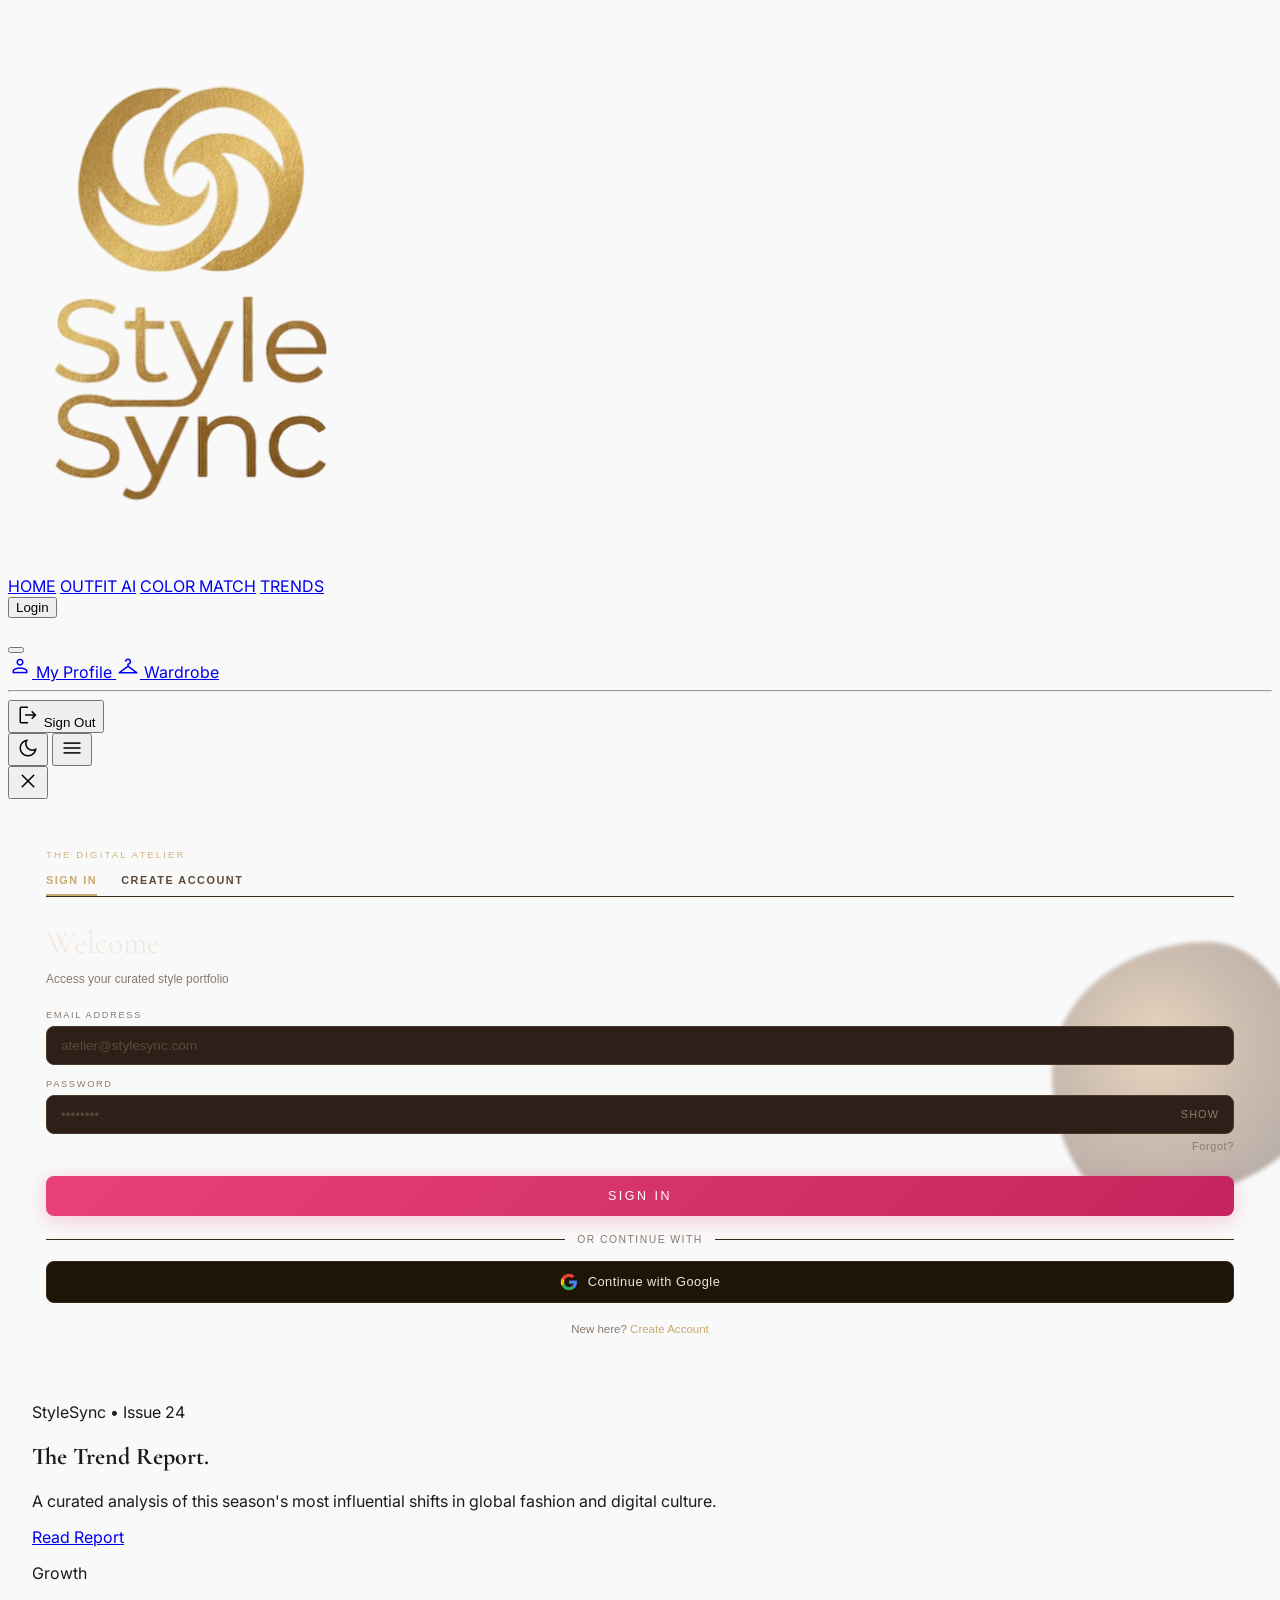
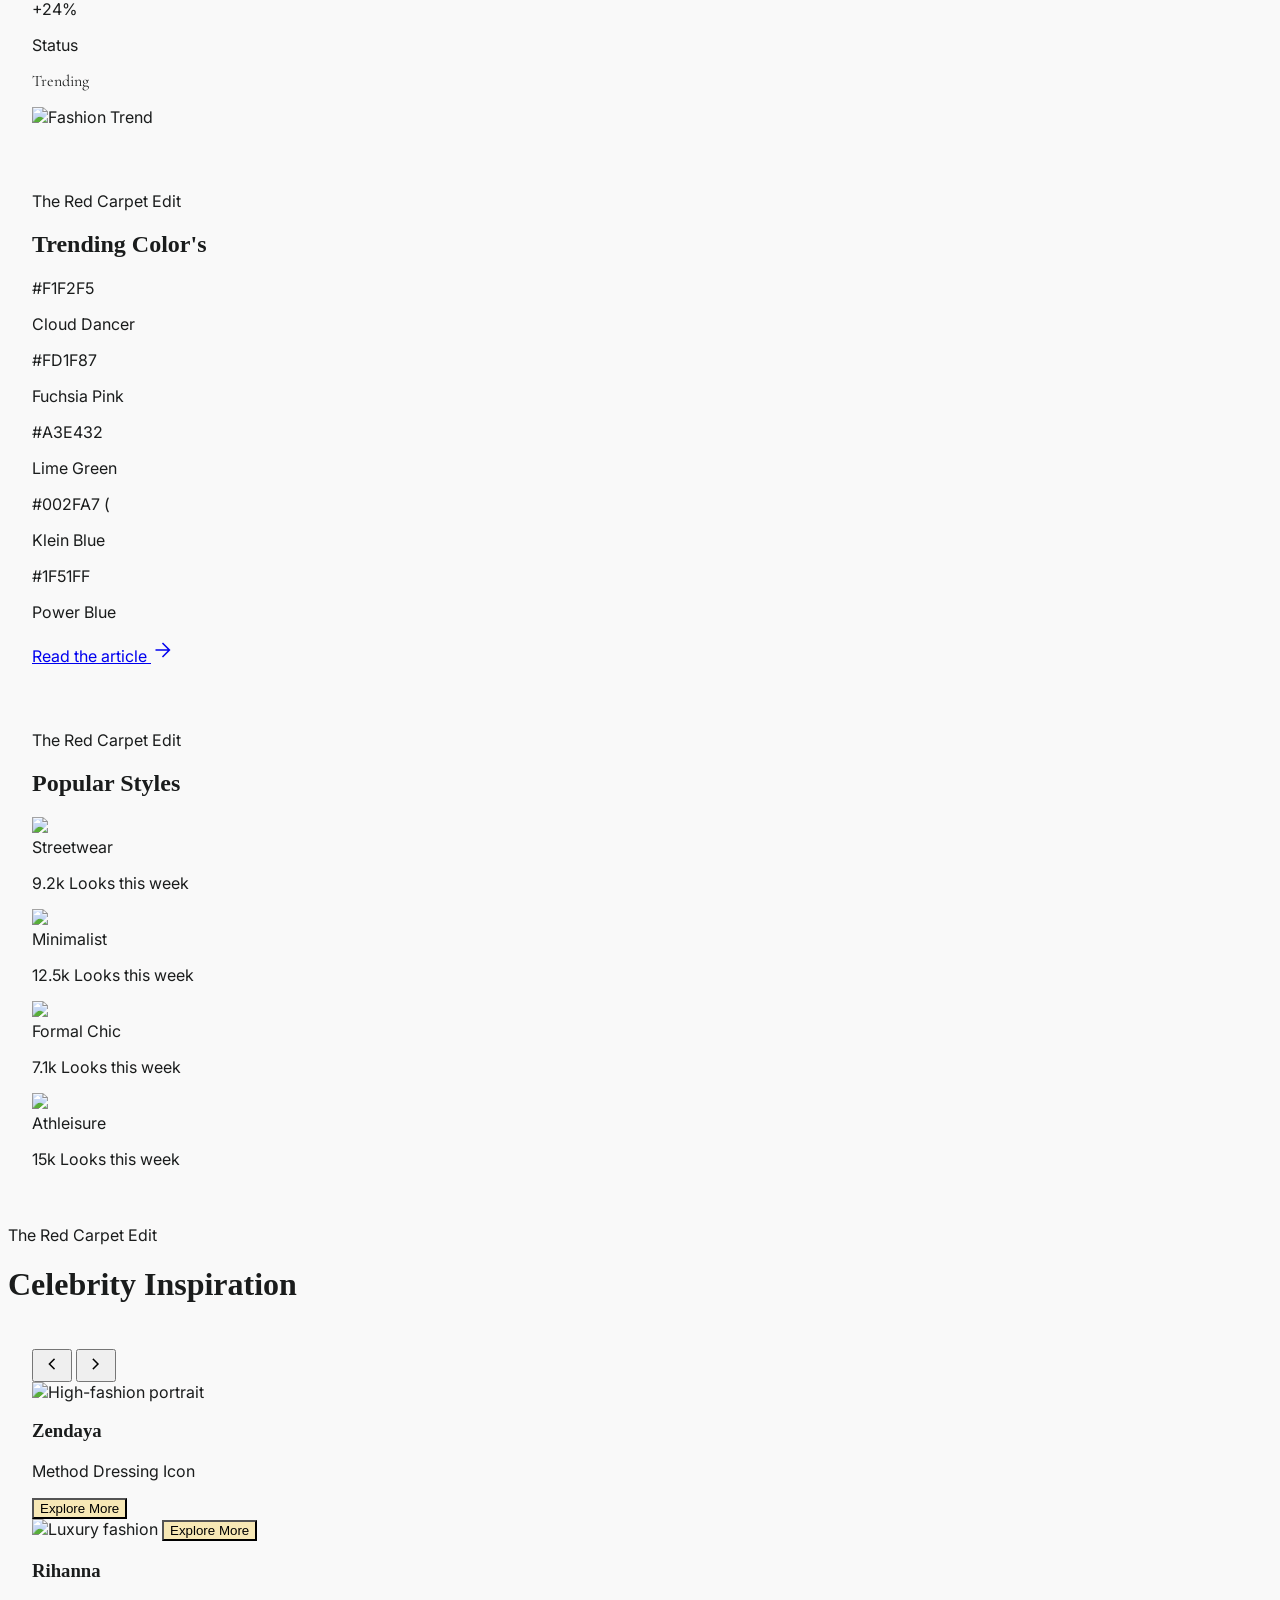
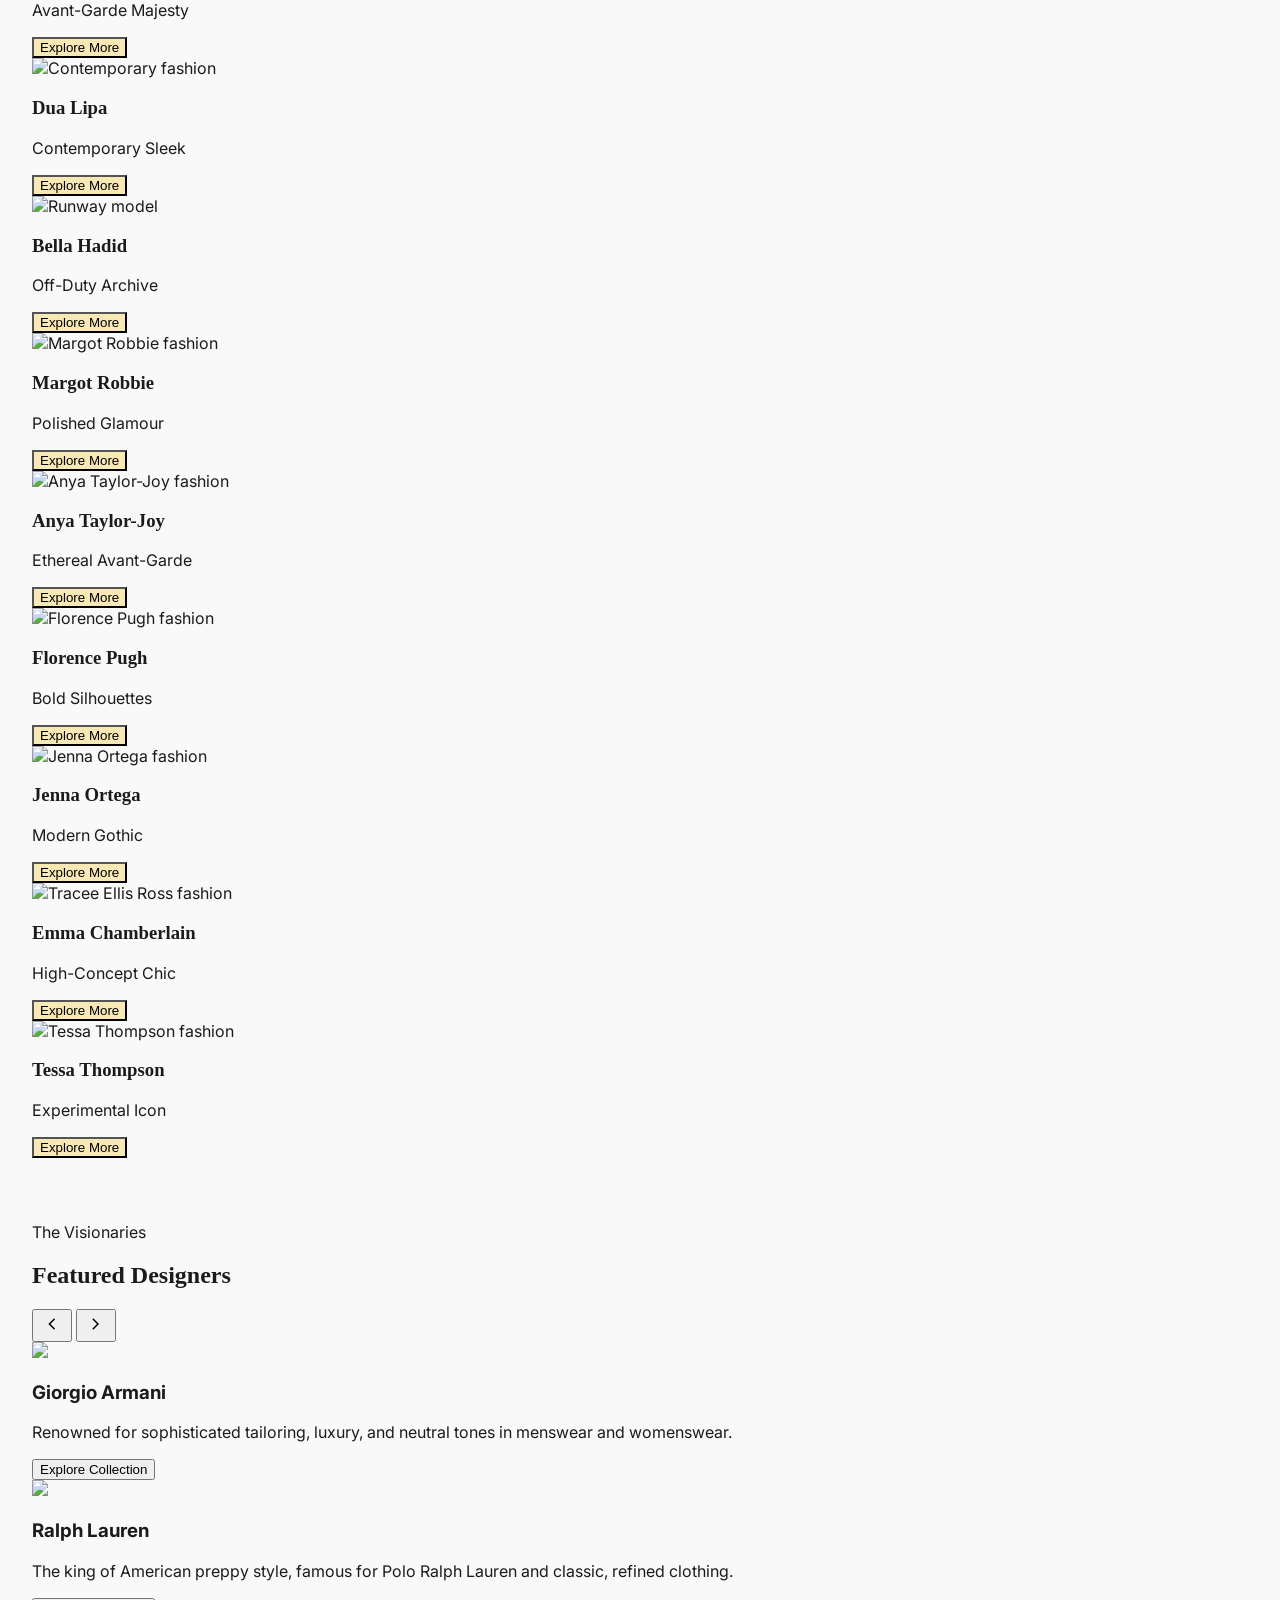
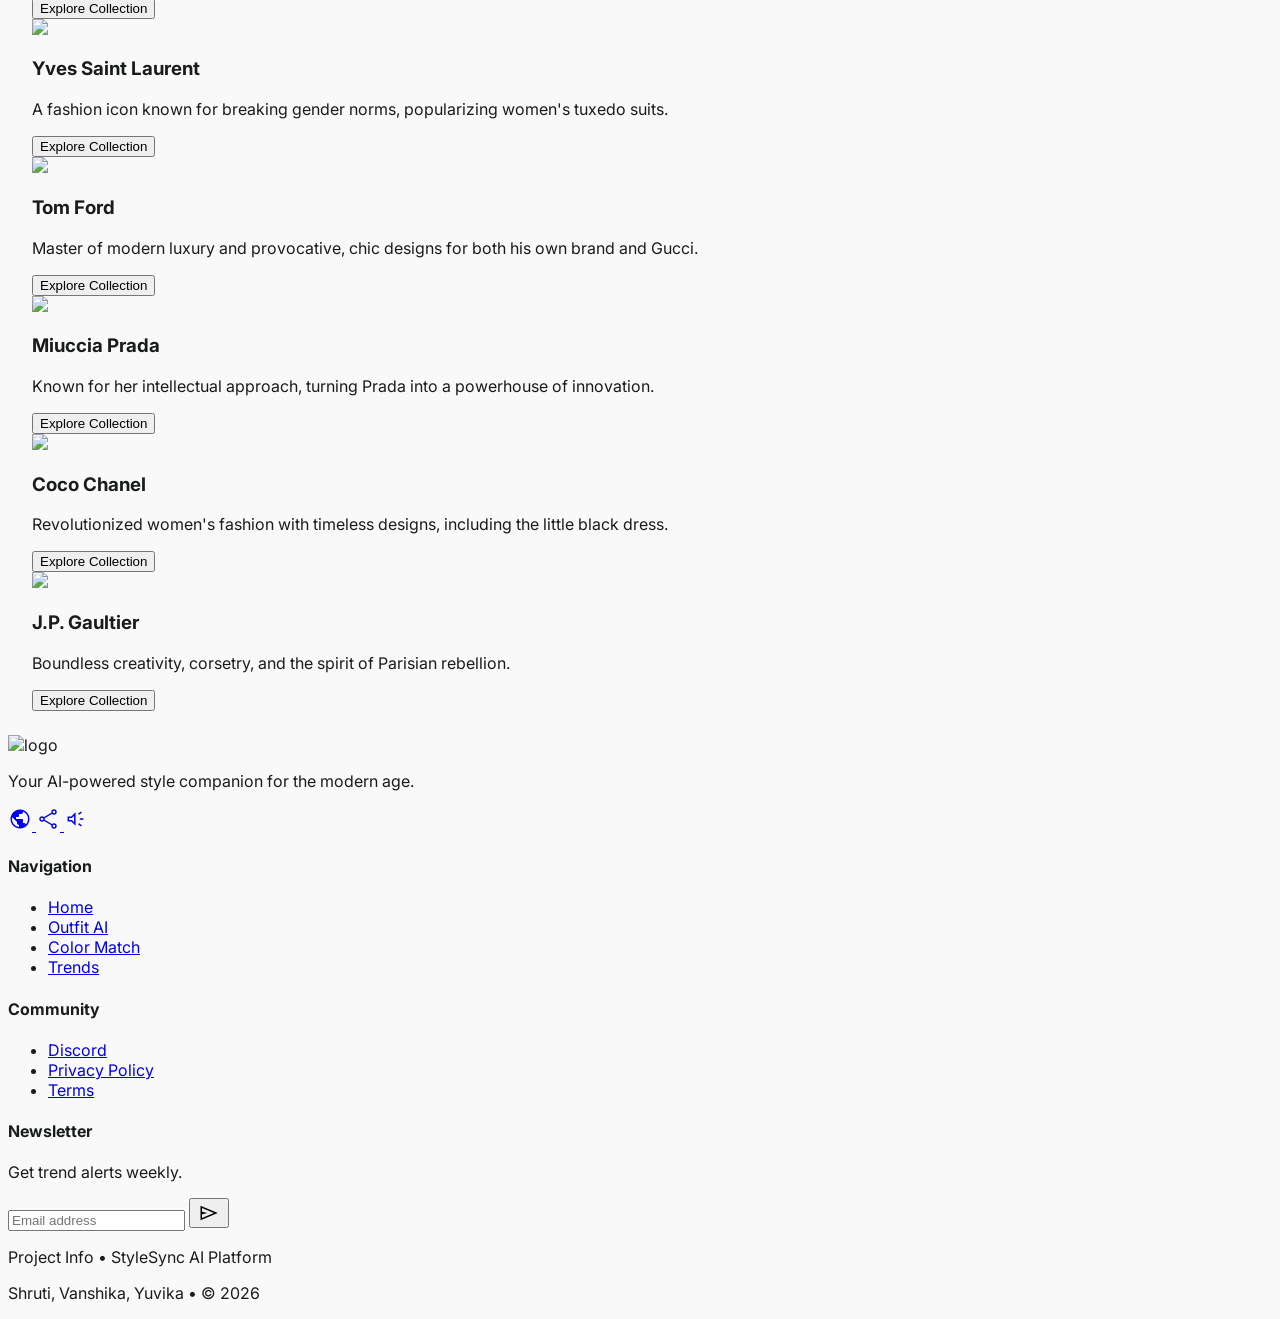
==== commit b98d05e1: "Update blog.html" ====
--- a/blog.html
+++ b/blog.html
@@ -9,7 +9,7 @@
 <link href="https://fonts.googleapis.com/css2?family=Material+Symbols+Outlined:wght,FILL@100..700,0..1&amp;display=swap" rel="stylesheet"/>
 <link href="https://fonts.googleapis.com/css2?family=Material+Symbols+Outlined:wght,FILL@100..700,0..1&amp;display=swap" rel="stylesheet"/>
 <title>StyleSync - Your Digital Personal Stylist</title>
-<link rel="icon" type="image/png" href="Home_images/logo.png">
+<link rel="icon" type="image/png" href="logo.png">
 <script src="https://cdn.tailwindcss.com?plugins=forms,container-queries"></script>
 <link href="https://fonts.googleapis.com/css2?family=Inter:wght@300;400;500;600;700;800;900&amp;display=swap" rel="stylesheet"/>
 <link href="https://fonts.googleapis.com/css2?family=Material+Symbols+Outlined:wght,FILL@100..700,0..1&amp;display=swap" rel="stylesheet"/>
@@ -121,7 +121,7 @@
     <div id="nav-container" class="flex justify-between items-center py-3 px-6 rounded-full border border-white/10 shadow-lg bg-white/10 backdrop-blur-md transition-all duration-300">
       
       <a class="flex-none" href="index.html" aria-label="Style Sync">
-        <img src="Home_images/logo.png" alt="Logo" class="w-6 h-10" />
+        <img src="logo.png" alt="Logo" class="w-6 h-10" />
       </a>
 
       <div class="flex items-center gap-8">
@@ -1094,4 +1094,4 @@
 </script>
 
 </div>
-</body></html>+</body></html>
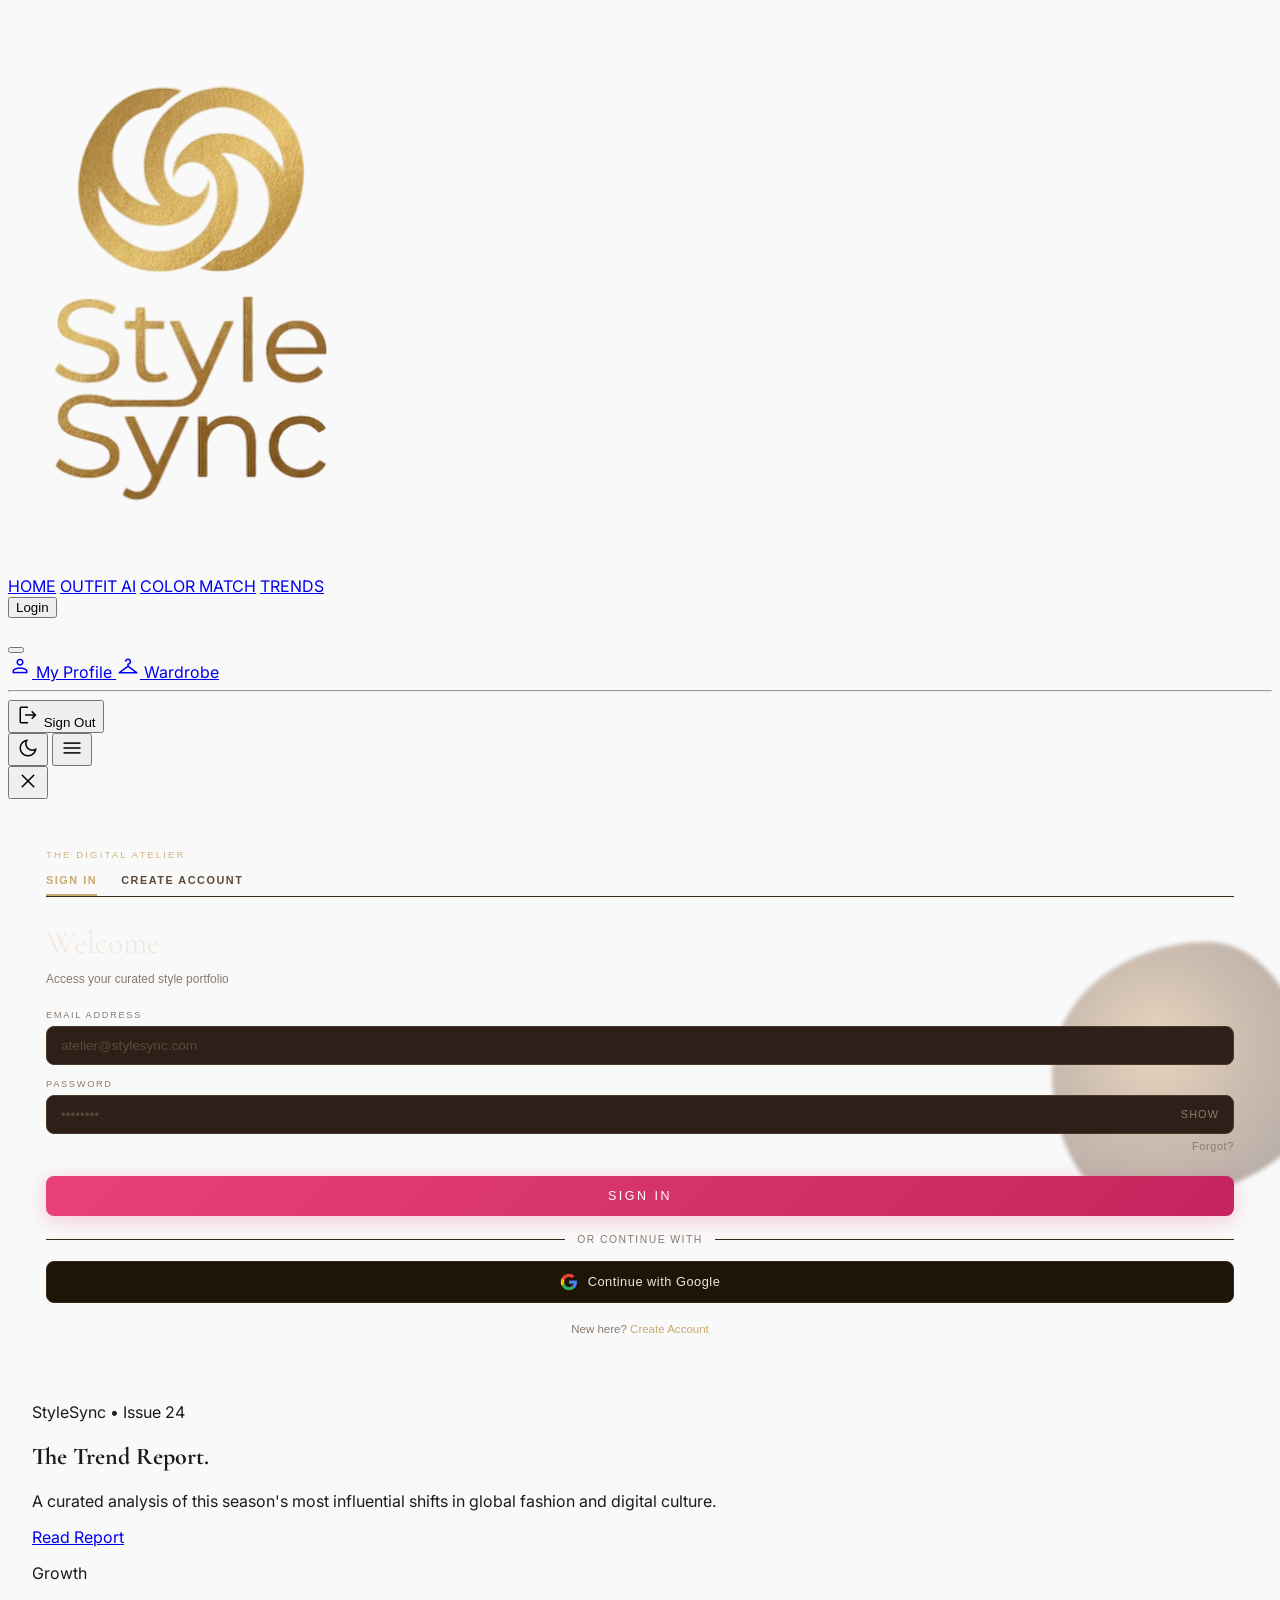
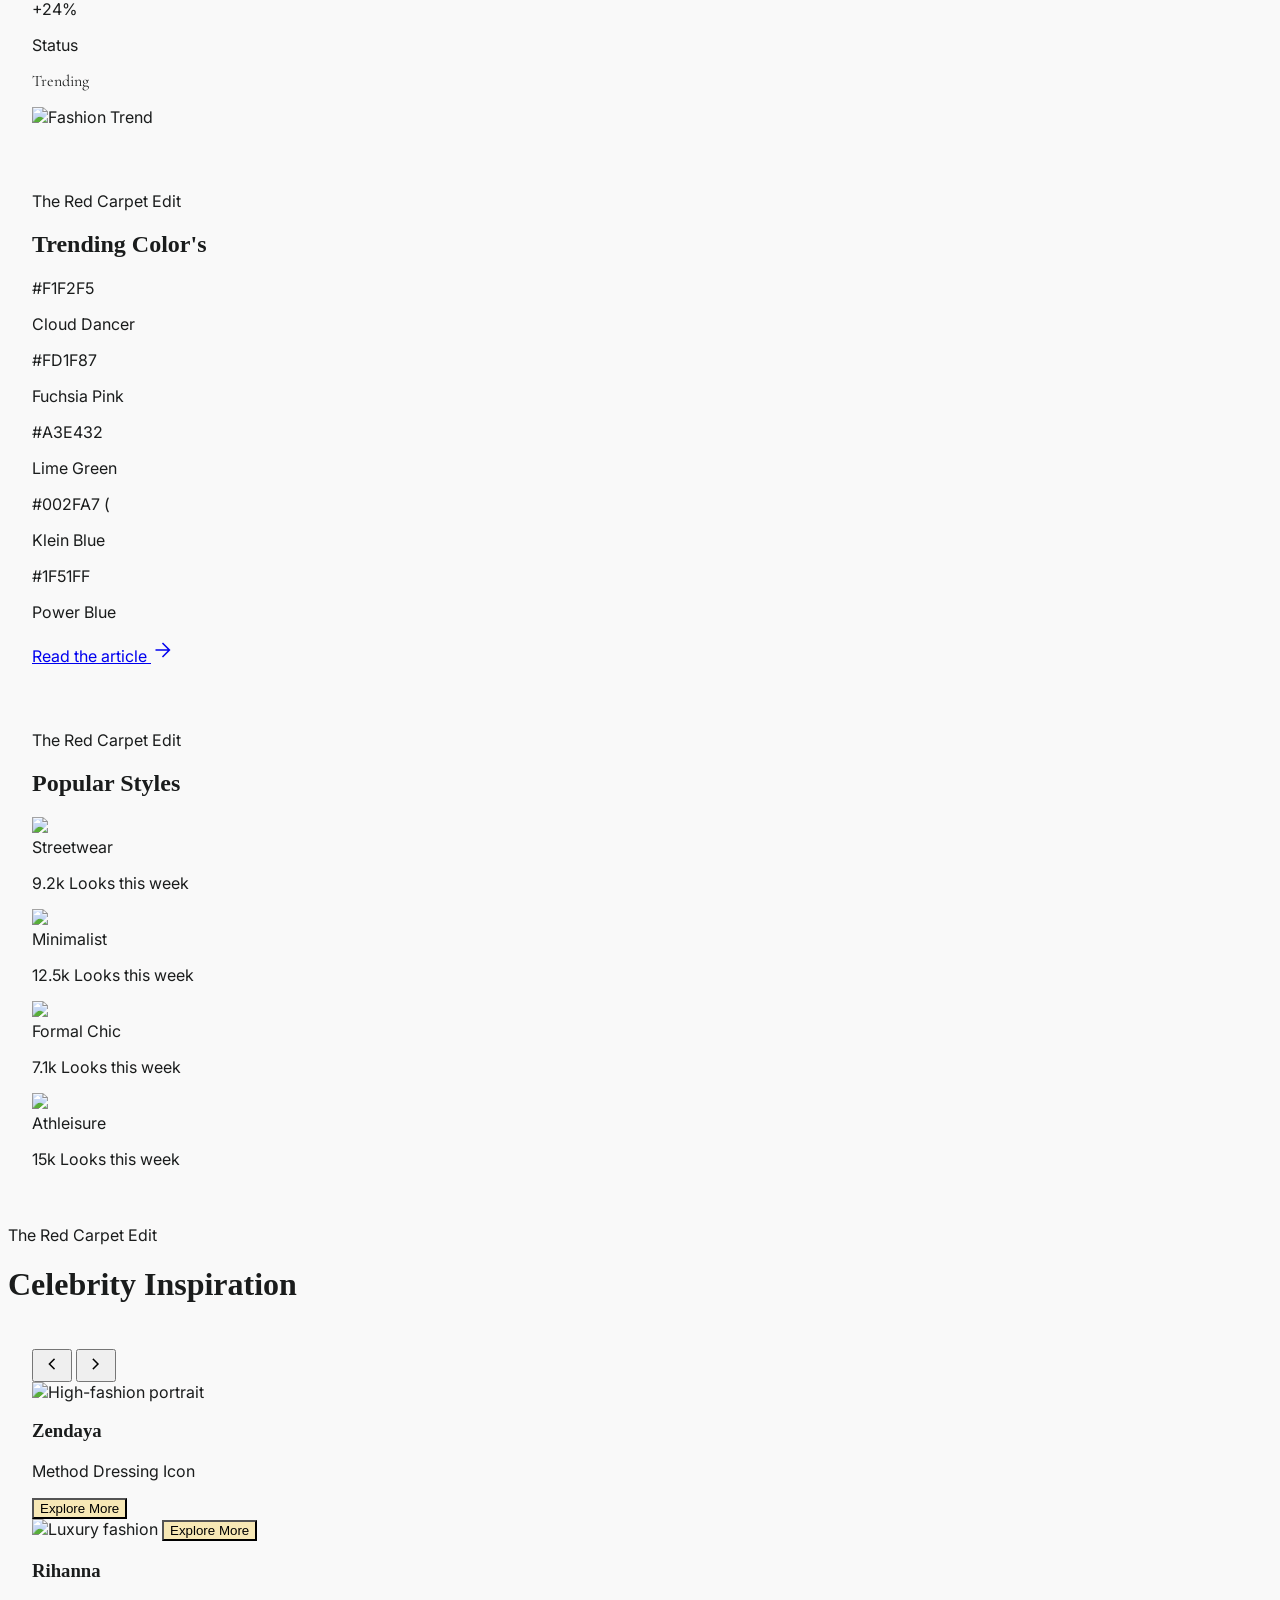
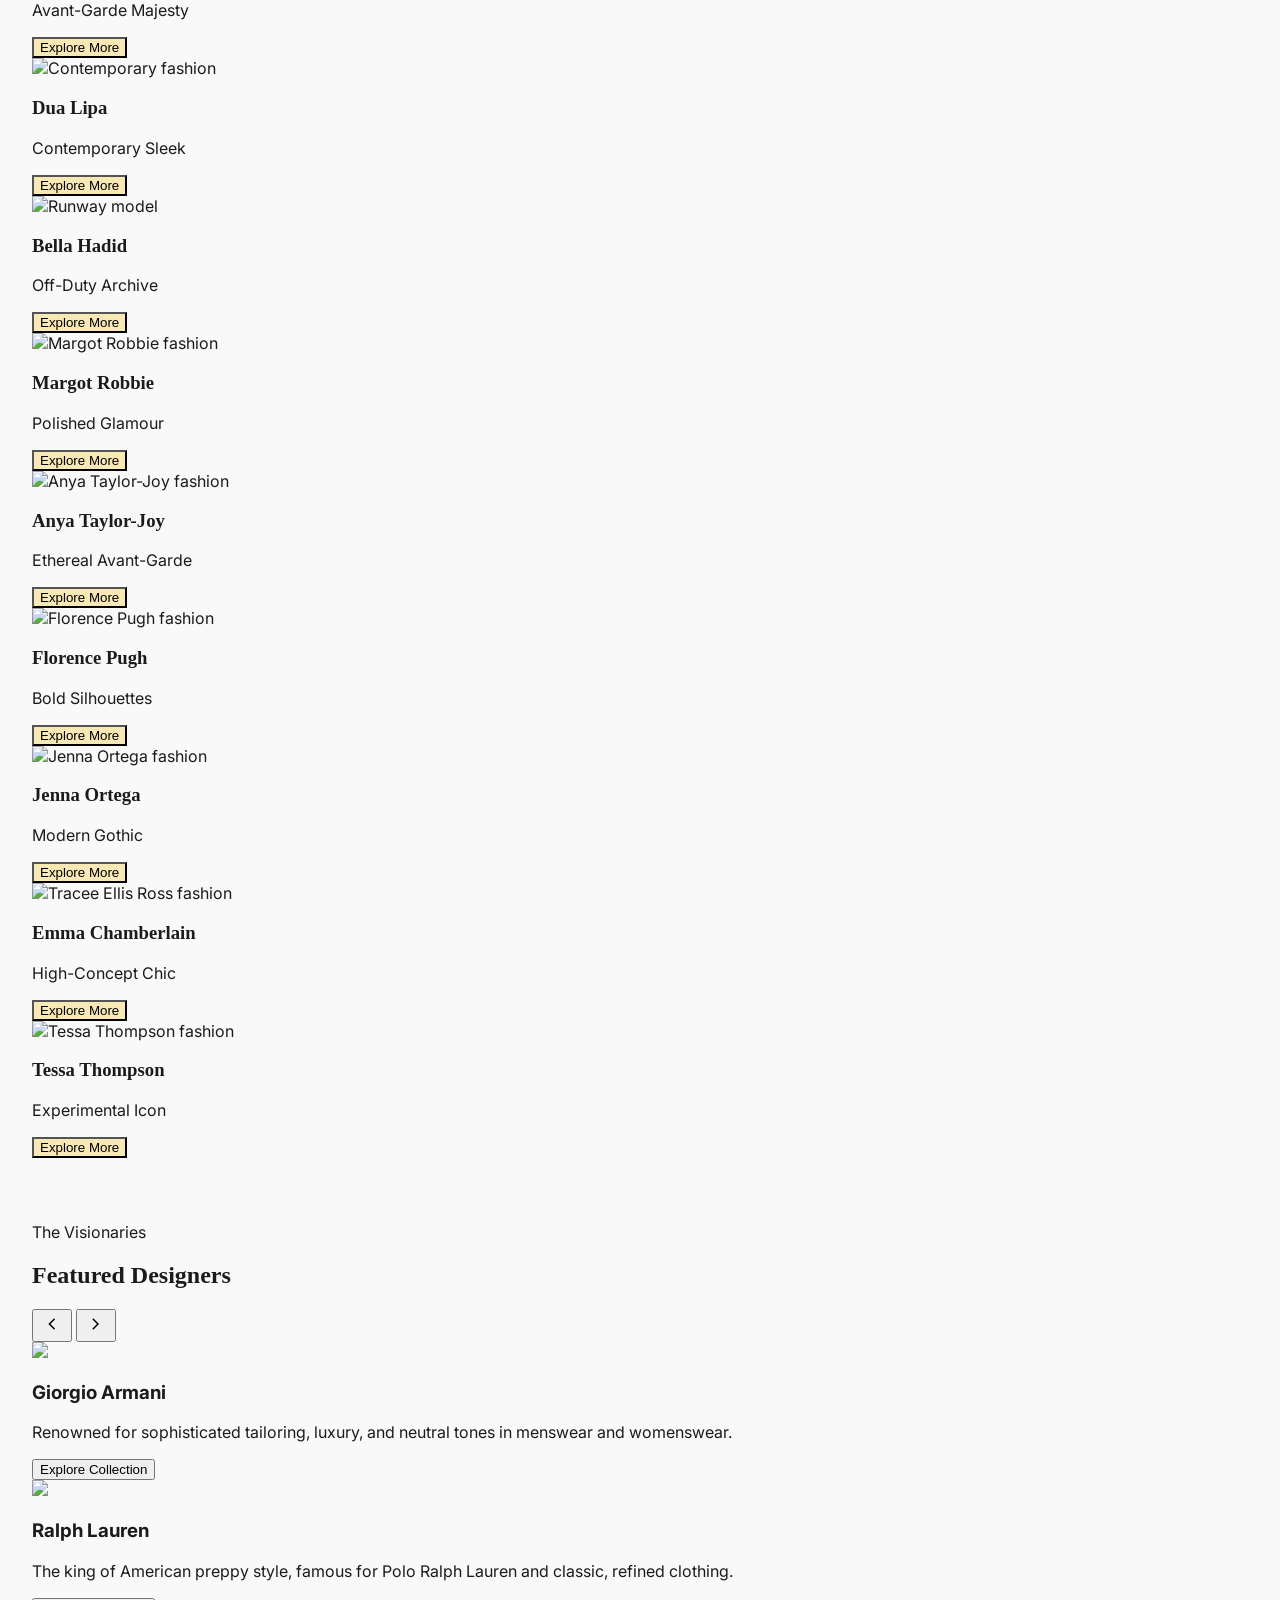
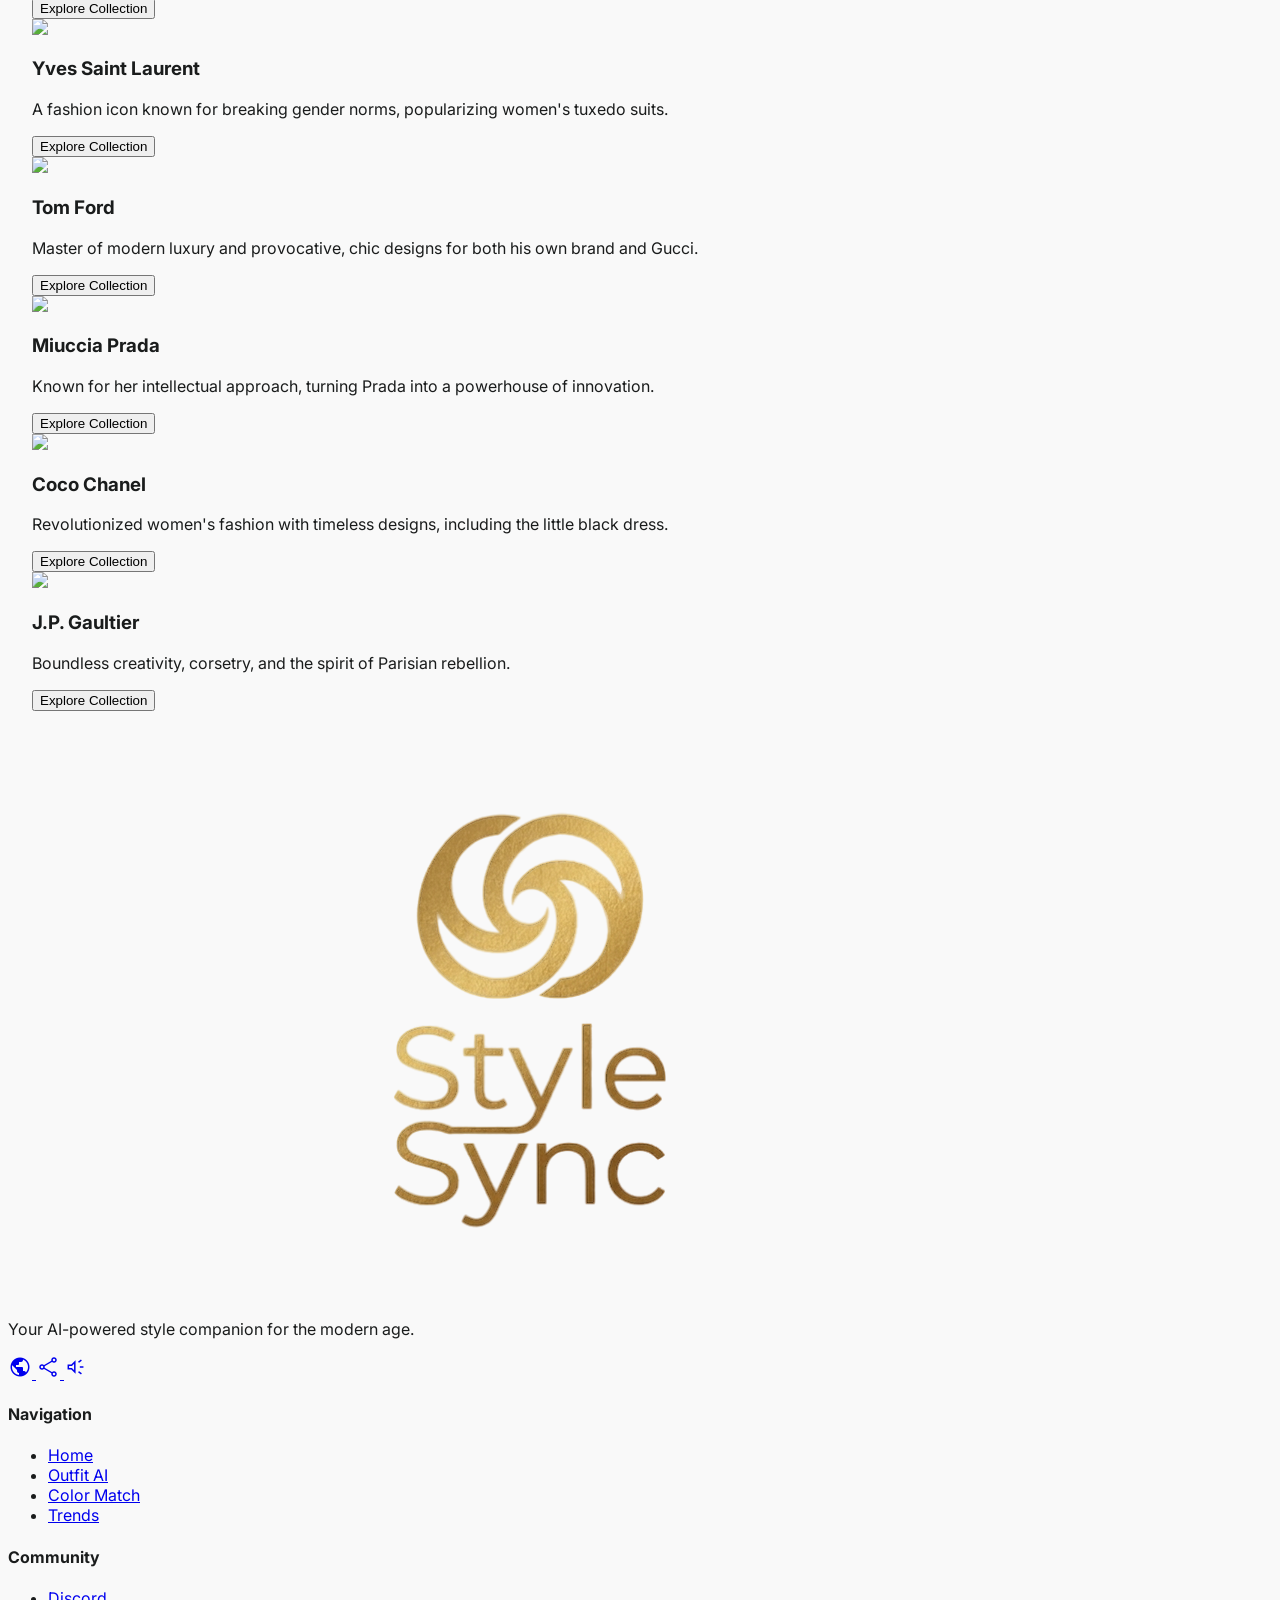
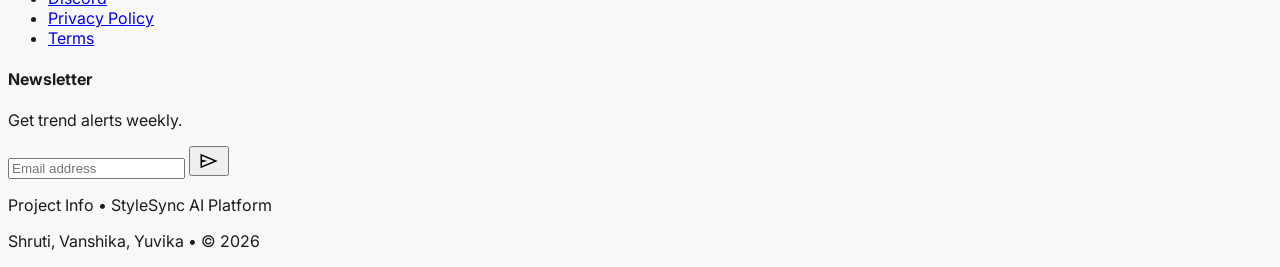
==== commit 1a06e0cb: "Update blog.html" ====
--- a/blog.html
+++ b/blog.html
@@ -890,7 +890,7 @@
         
         <div class="col-span-1 flex flex-col gap-4">
             <div class="flex items-center gap-3">
-                <img src="Home_images/footer.png" alt="logo" class="h-30 w-auto object-contain">
+                <img src="footer.png" alt="logo" class="h-30 w-auto object-contain">
             </div>
             <p class="text-sm text-white/70 font-medium leading-relaxed">
                 Your AI-powered style companion for the modern age.
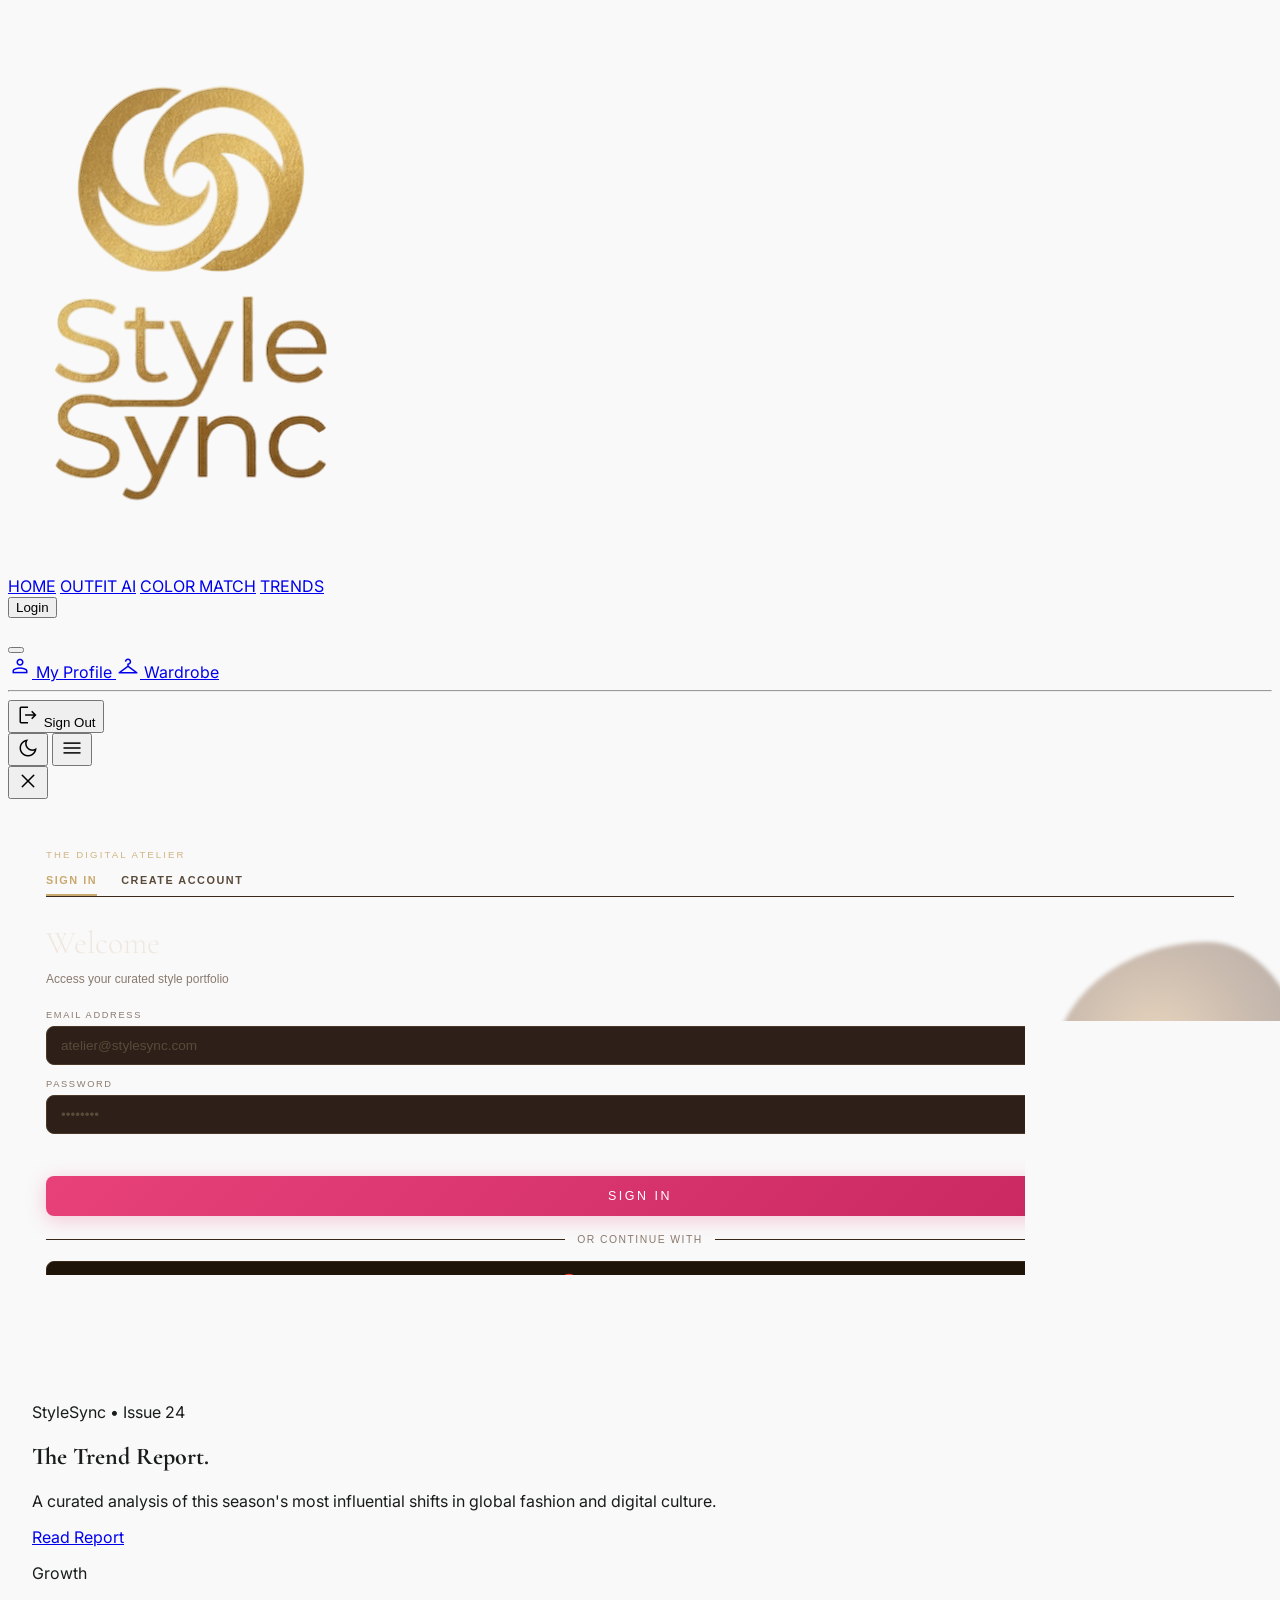
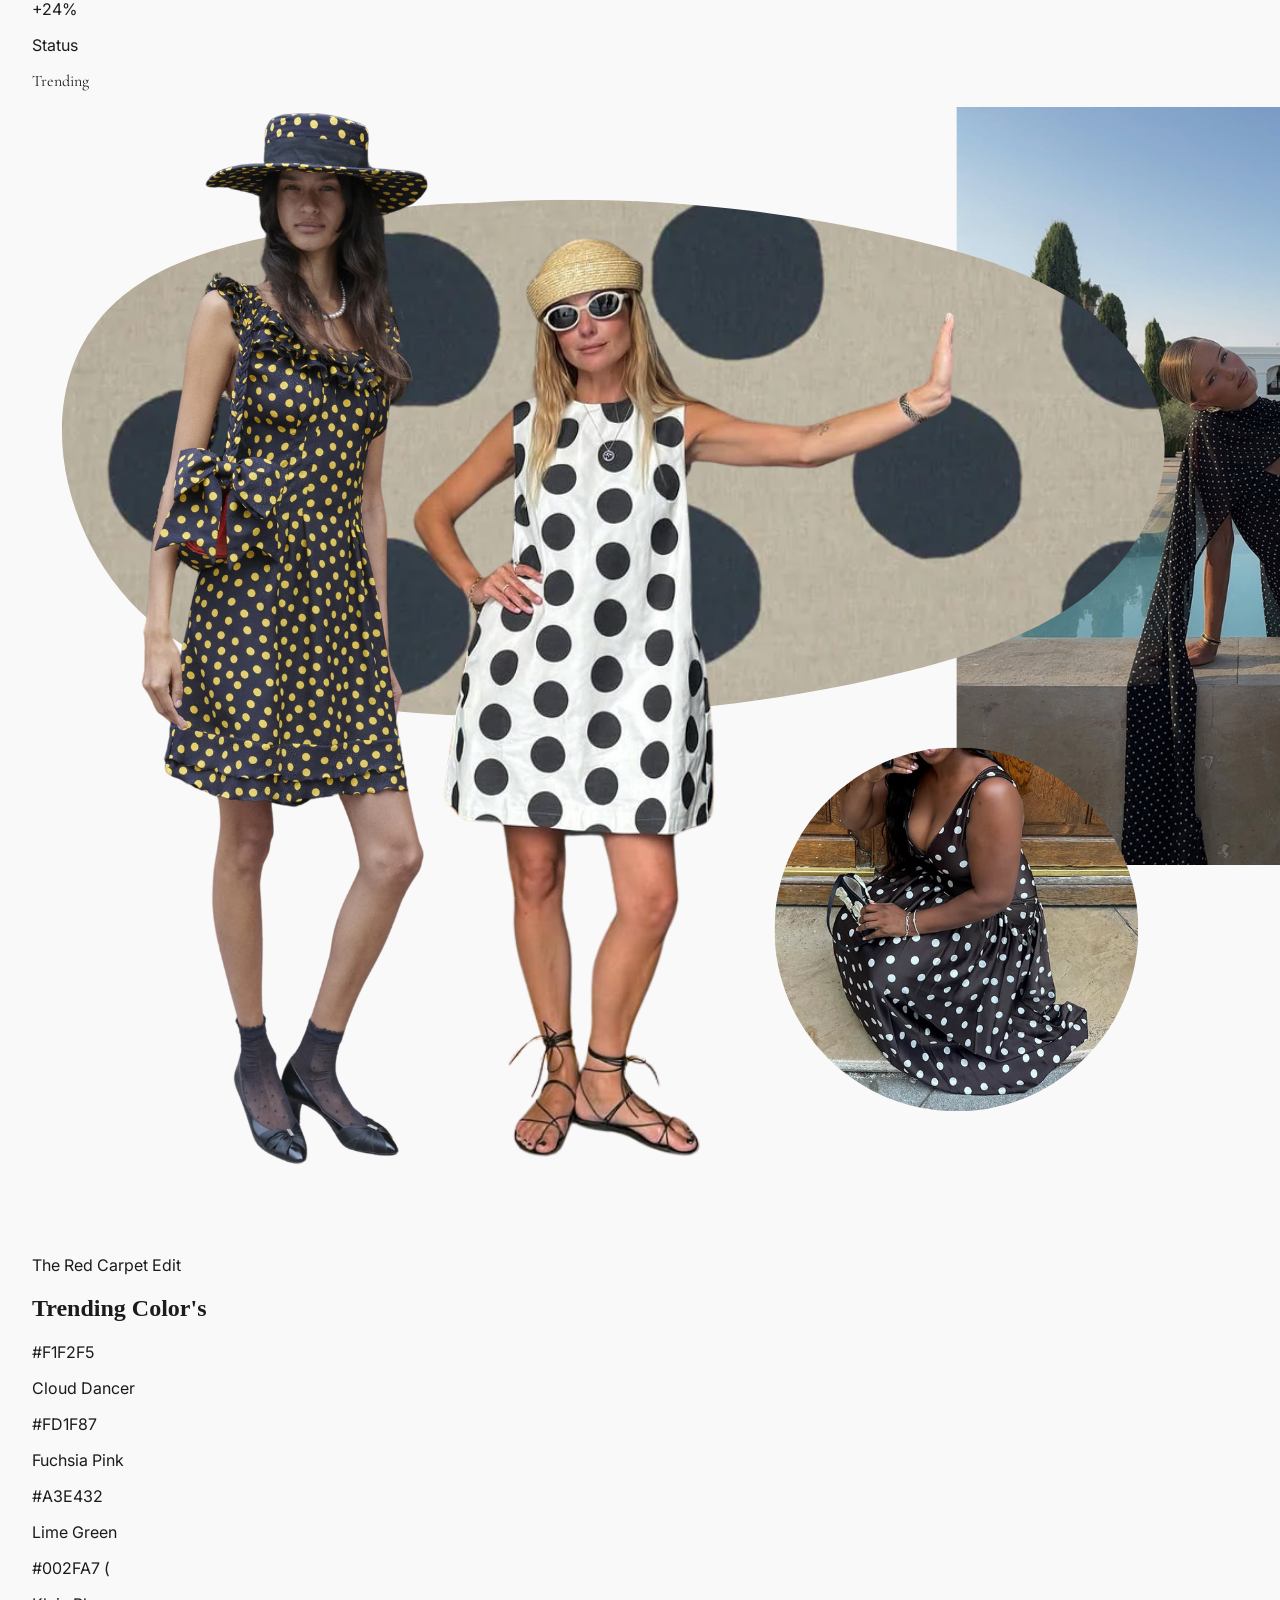
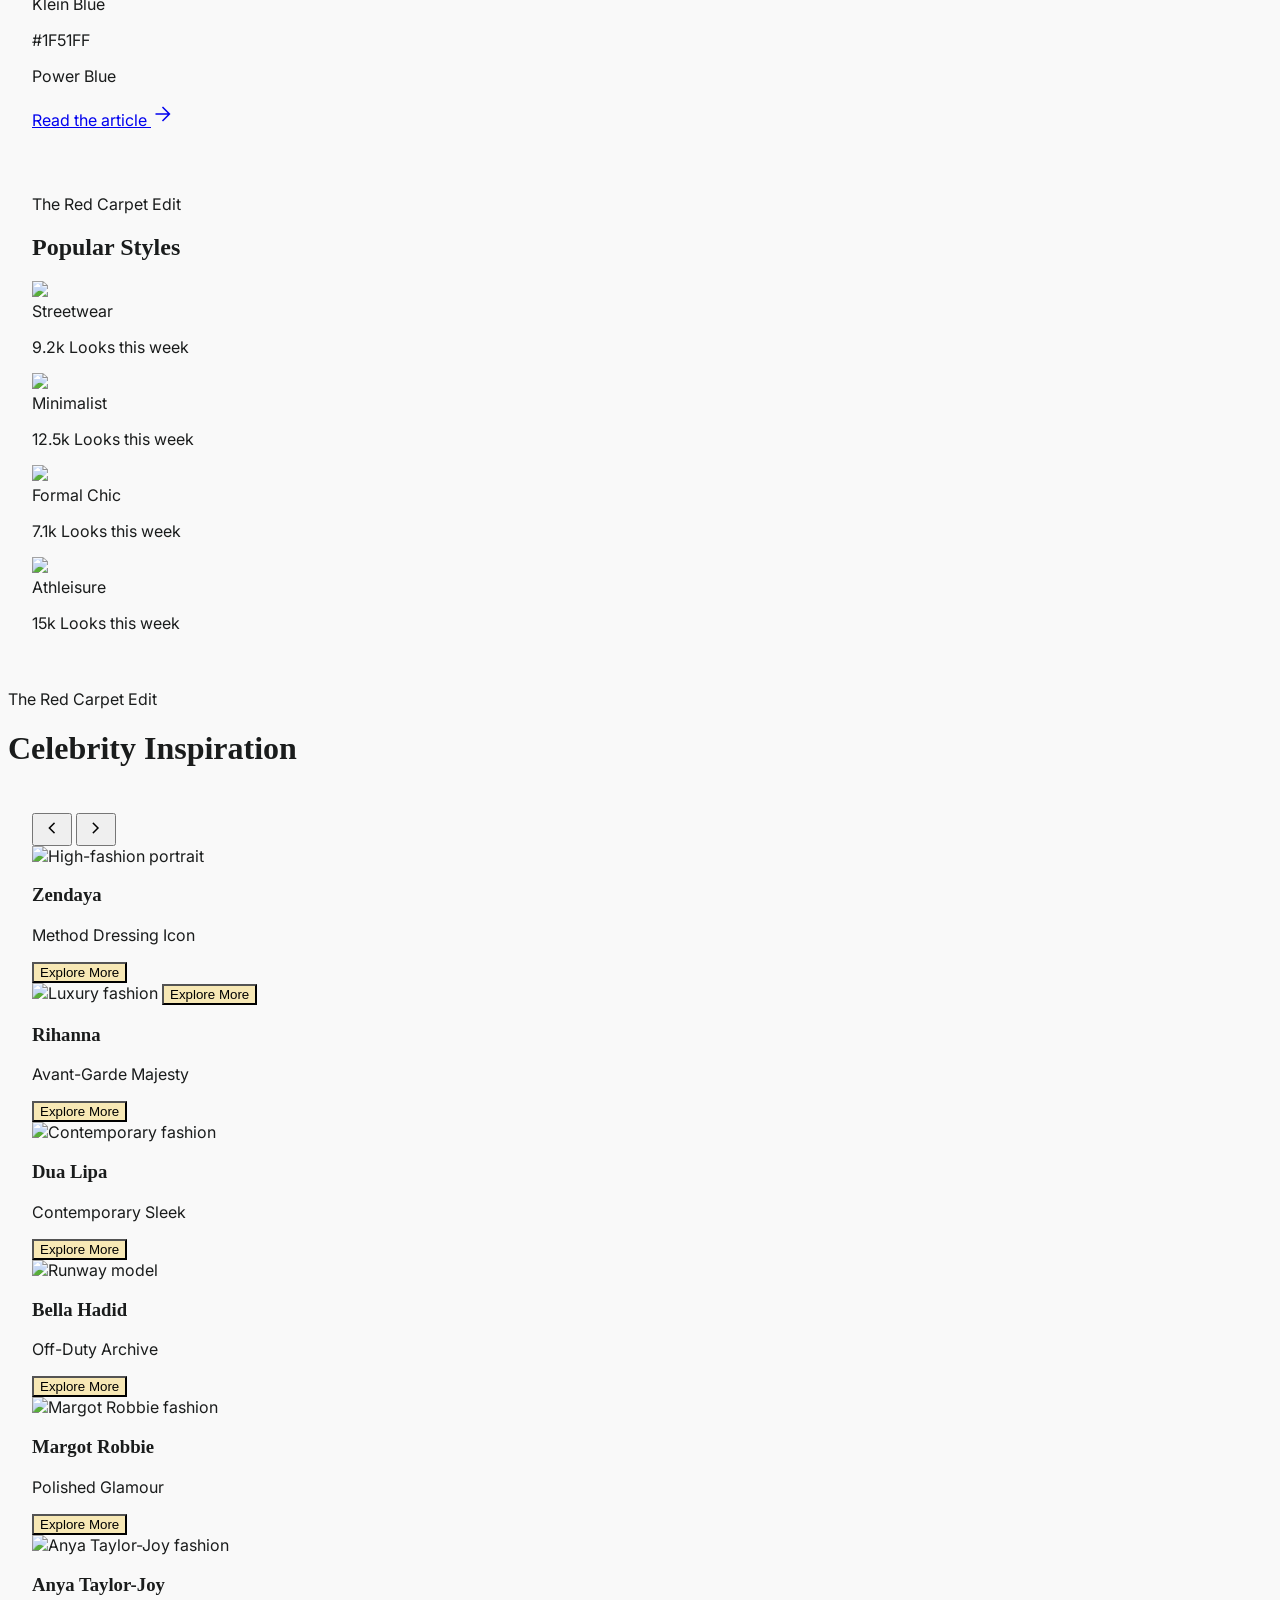
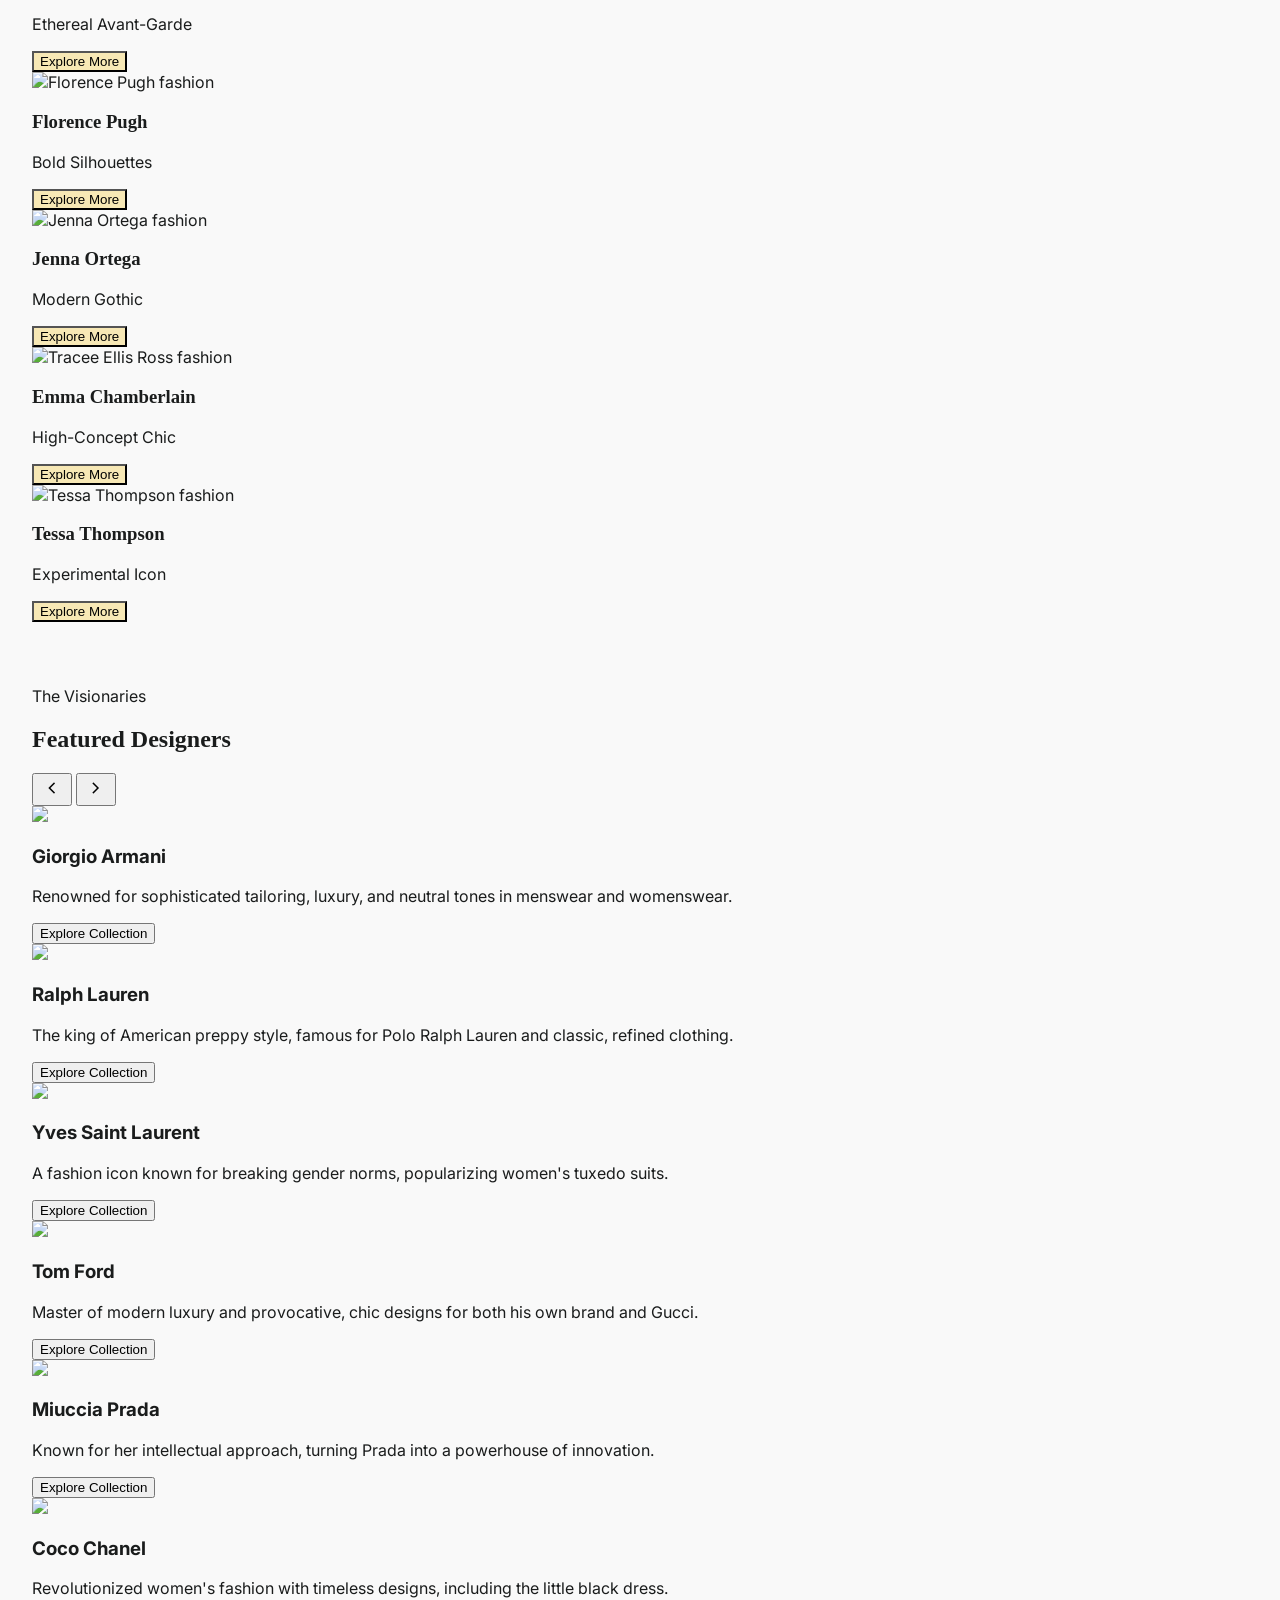
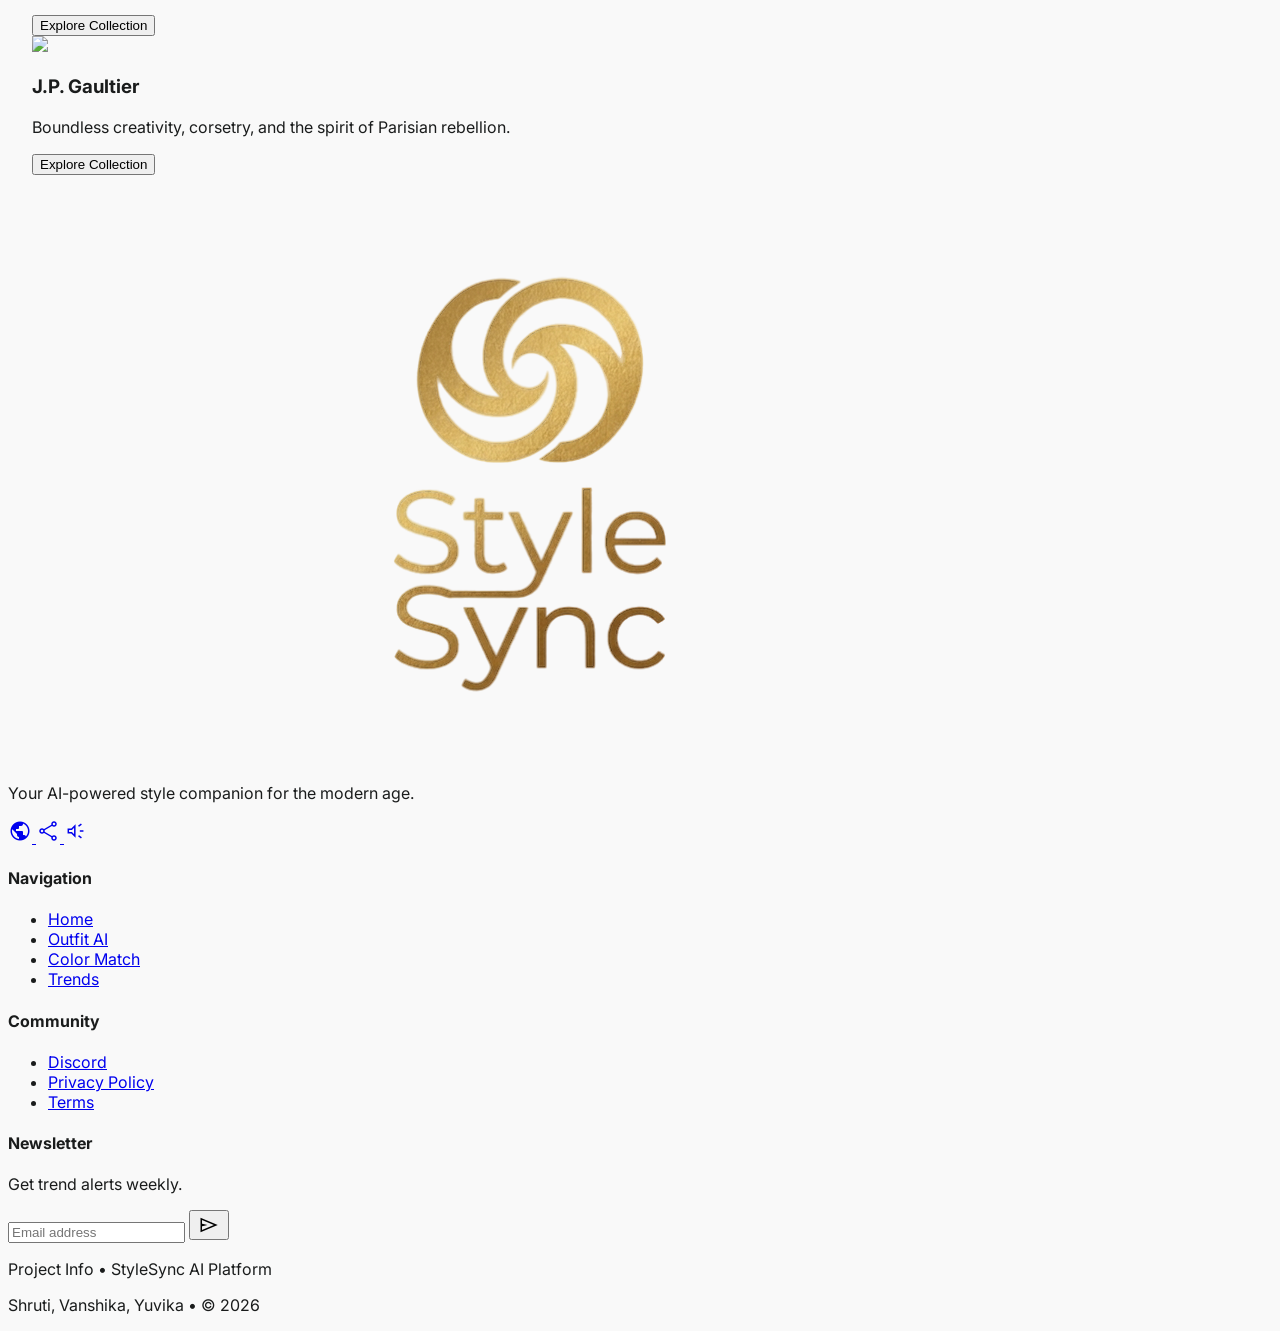
==== commit 5762ca01: "Update blog.html" ====
--- a/blog.html
+++ b/blog.html
@@ -431,7 +431,7 @@
   <!-- Image block -->
   <div class="w-full md:w-1/2 h-full relative">
     <img
-      src="Home_images/Untitled-design-2.png"
+      src="Untitled-design-2.png"
       alt="Fashion Trend"
       class="w-full h-full object-cover"
     />
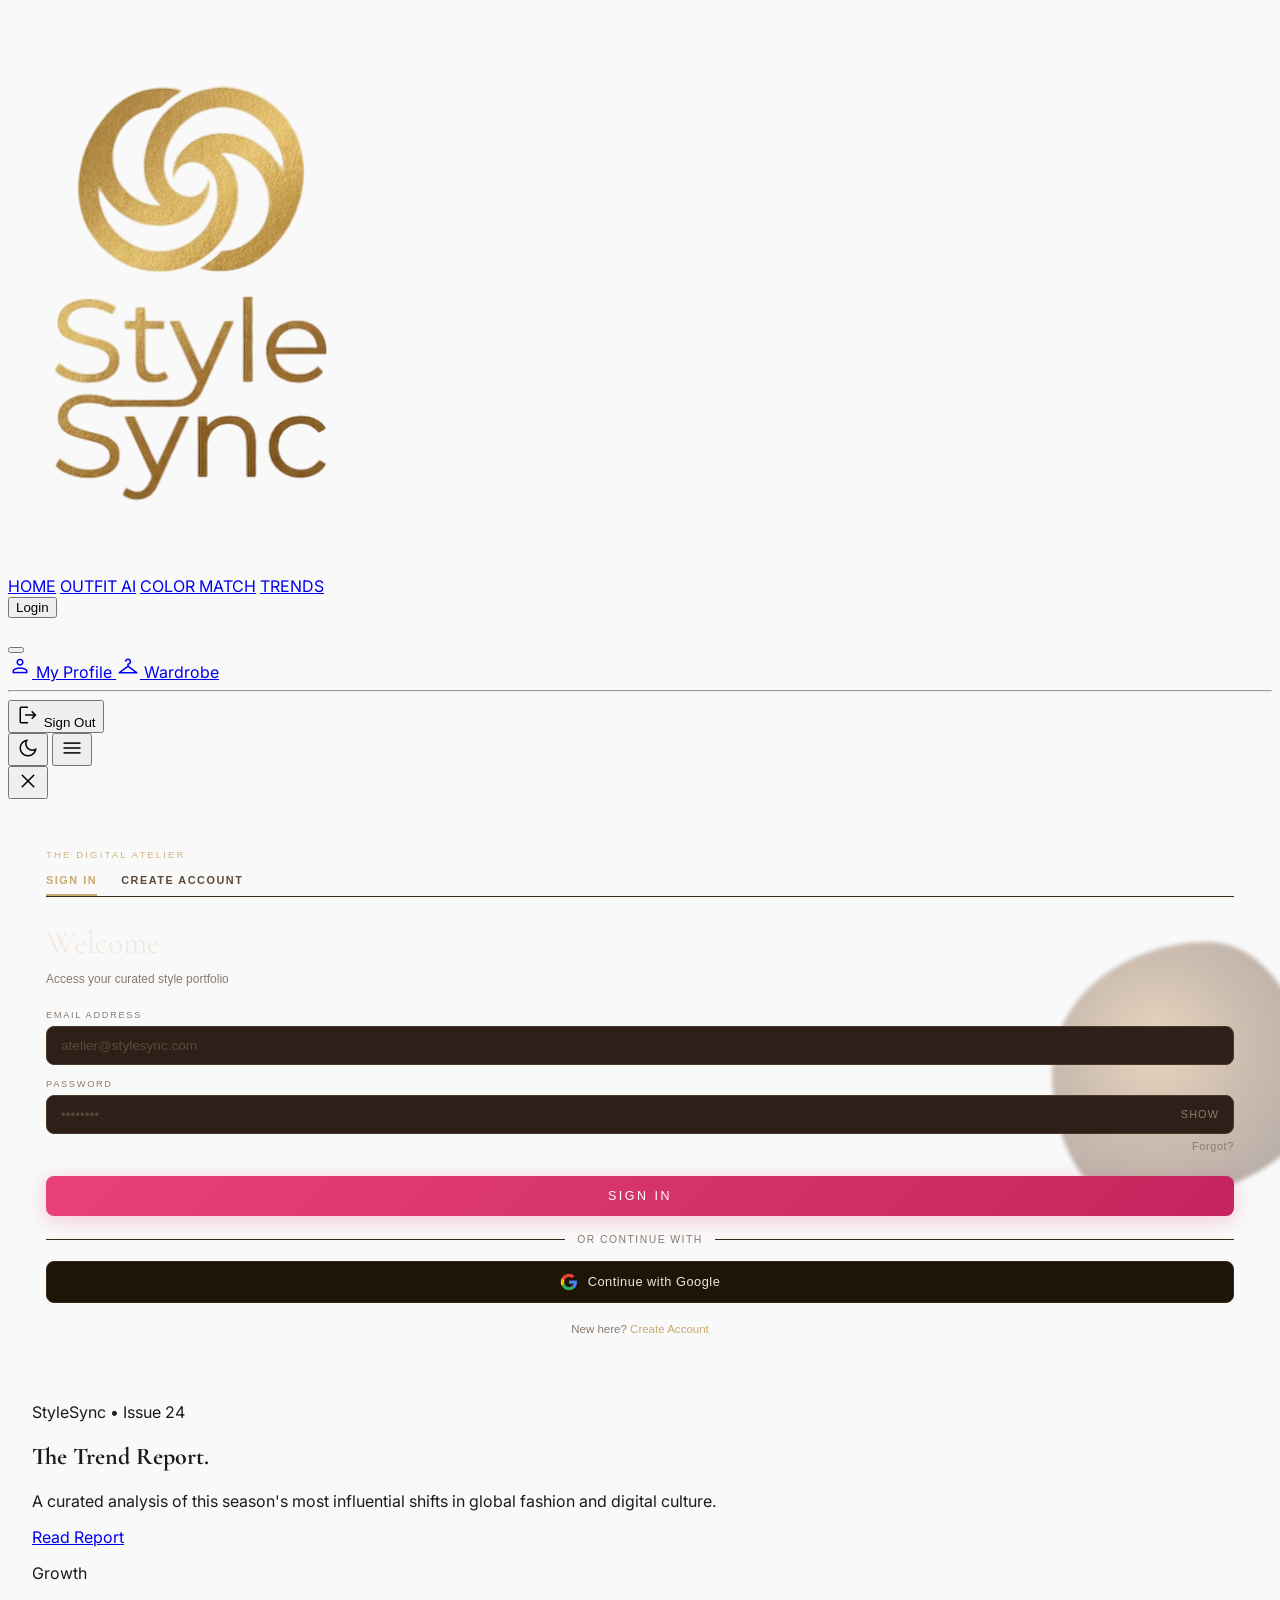
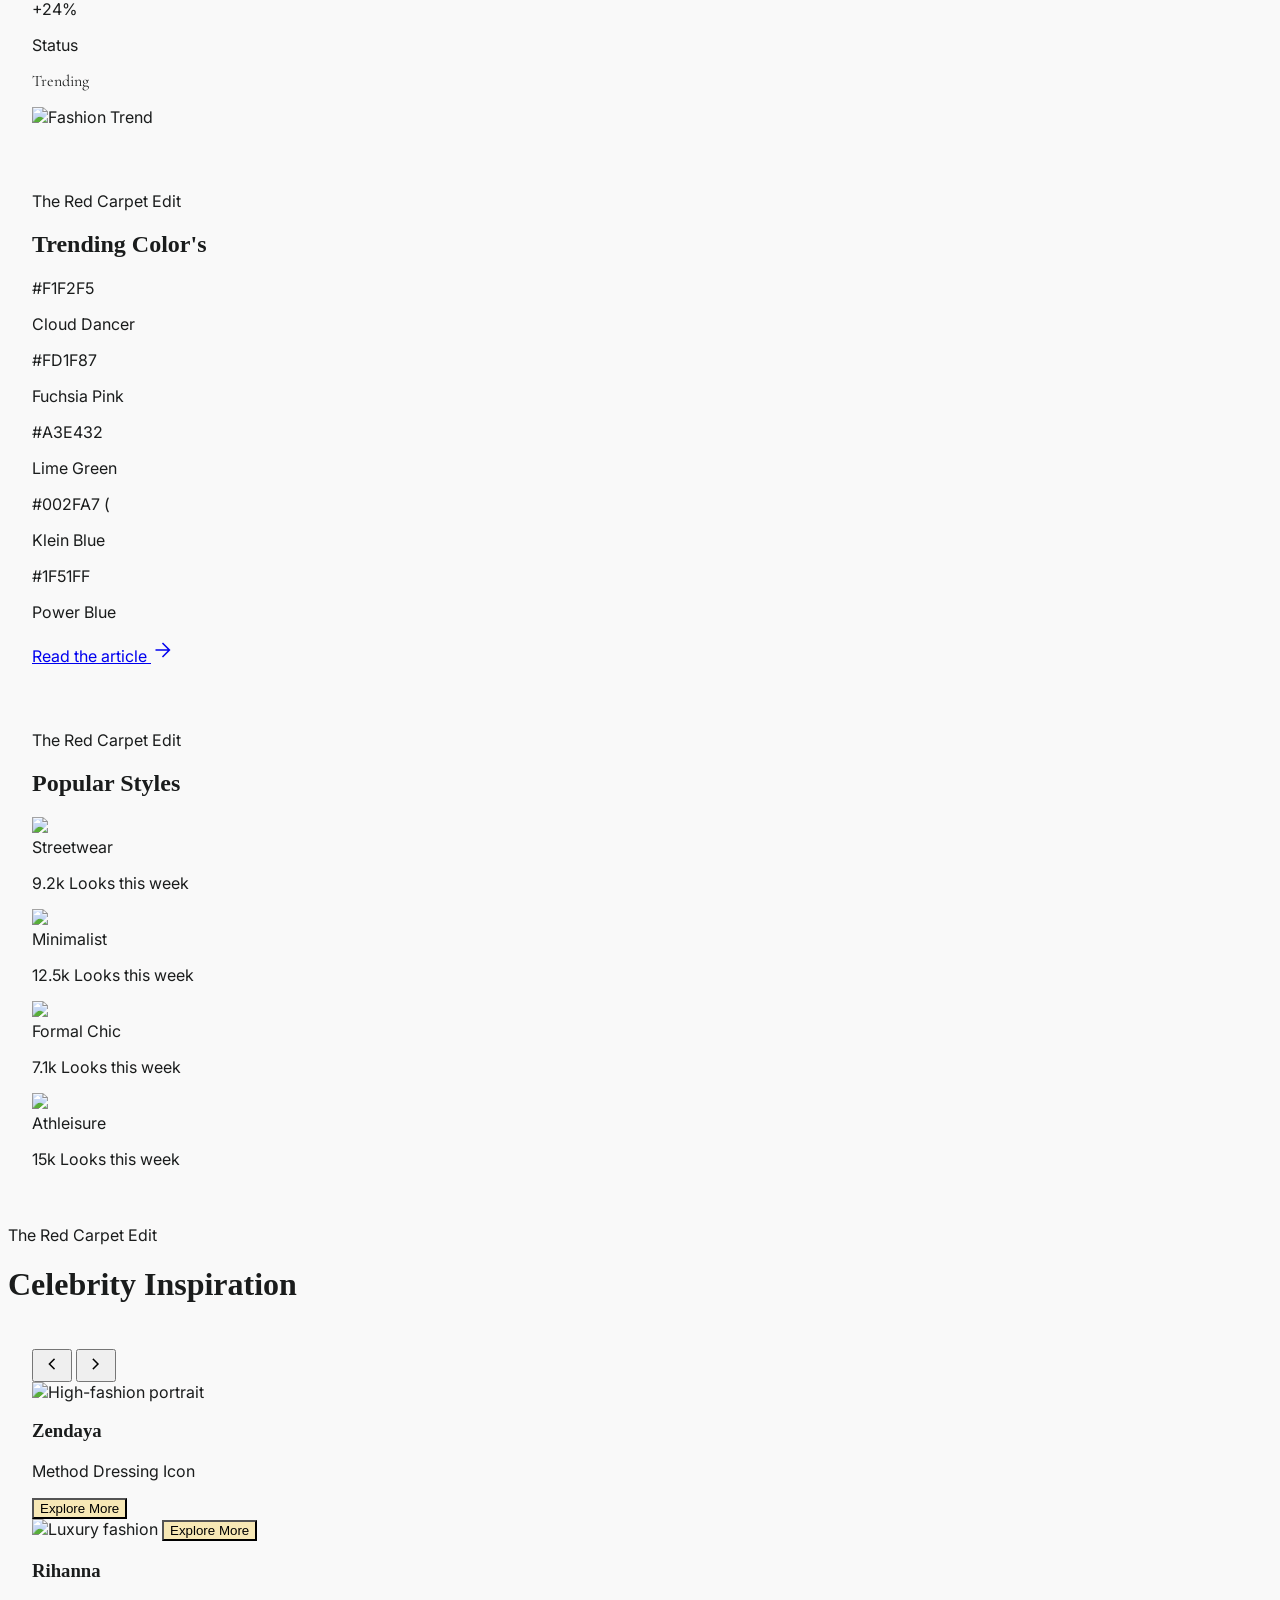
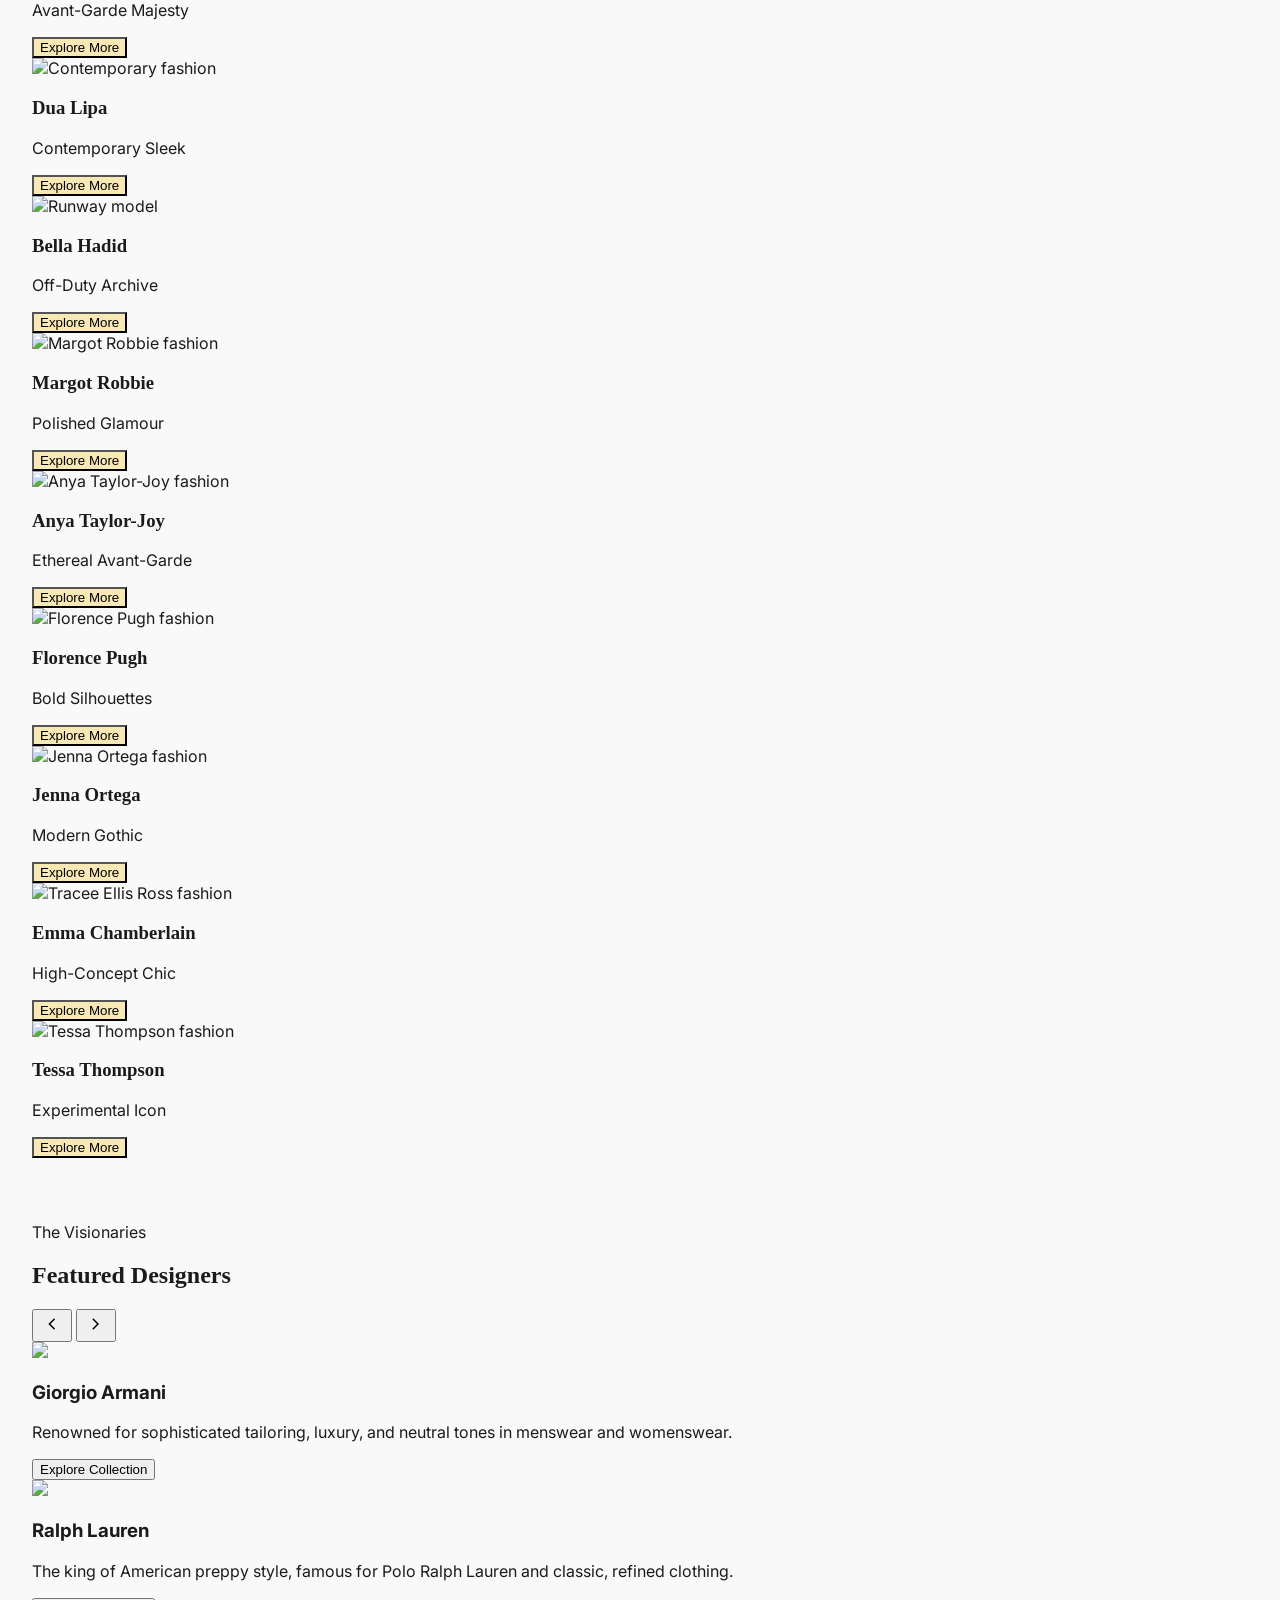
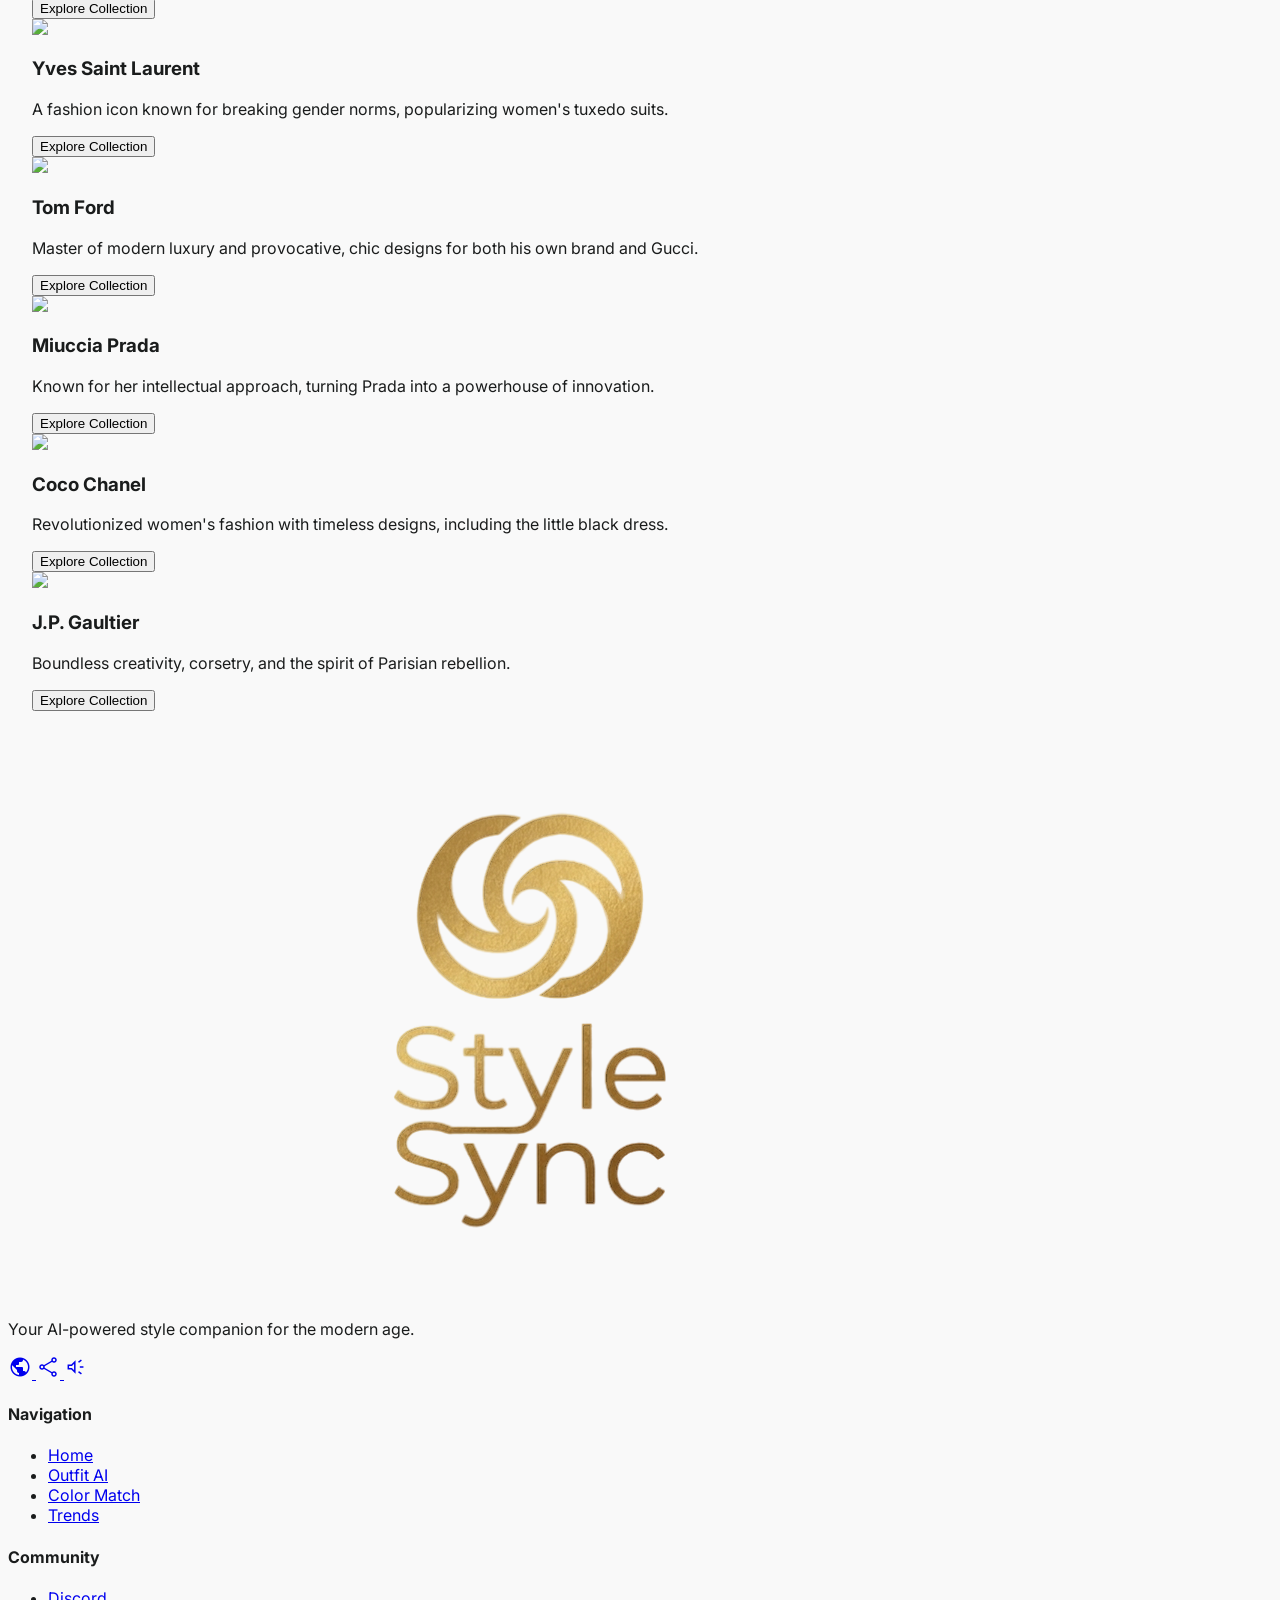
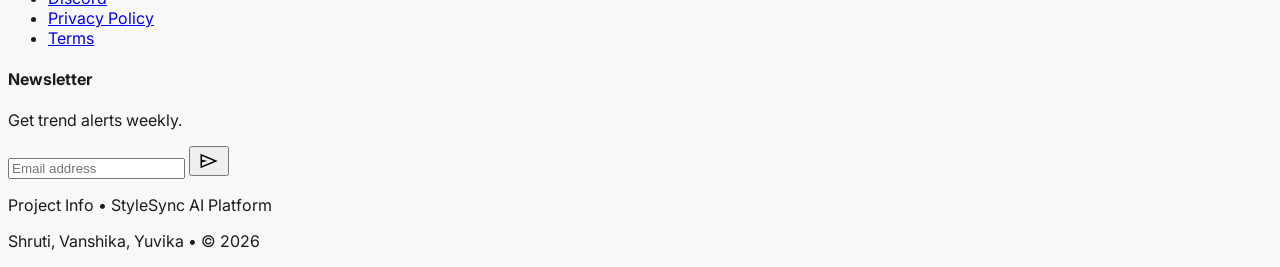
==== commit 6174caf4: "Update blog.html" ====
--- a/blog.html
+++ b/blog.html
@@ -431,7 +431,7 @@
   <!-- Image block -->
   <div class="w-full md:w-1/2 h-full relative">
     <img
-      src="Untitled-design-2.png"
+      src="https://heuritech.com/wp-content/uploads/2025/09/Untitled-design-2-1536x864.png"
       alt="Fashion Trend"
       class="w-full h-full object-cover"
     />
